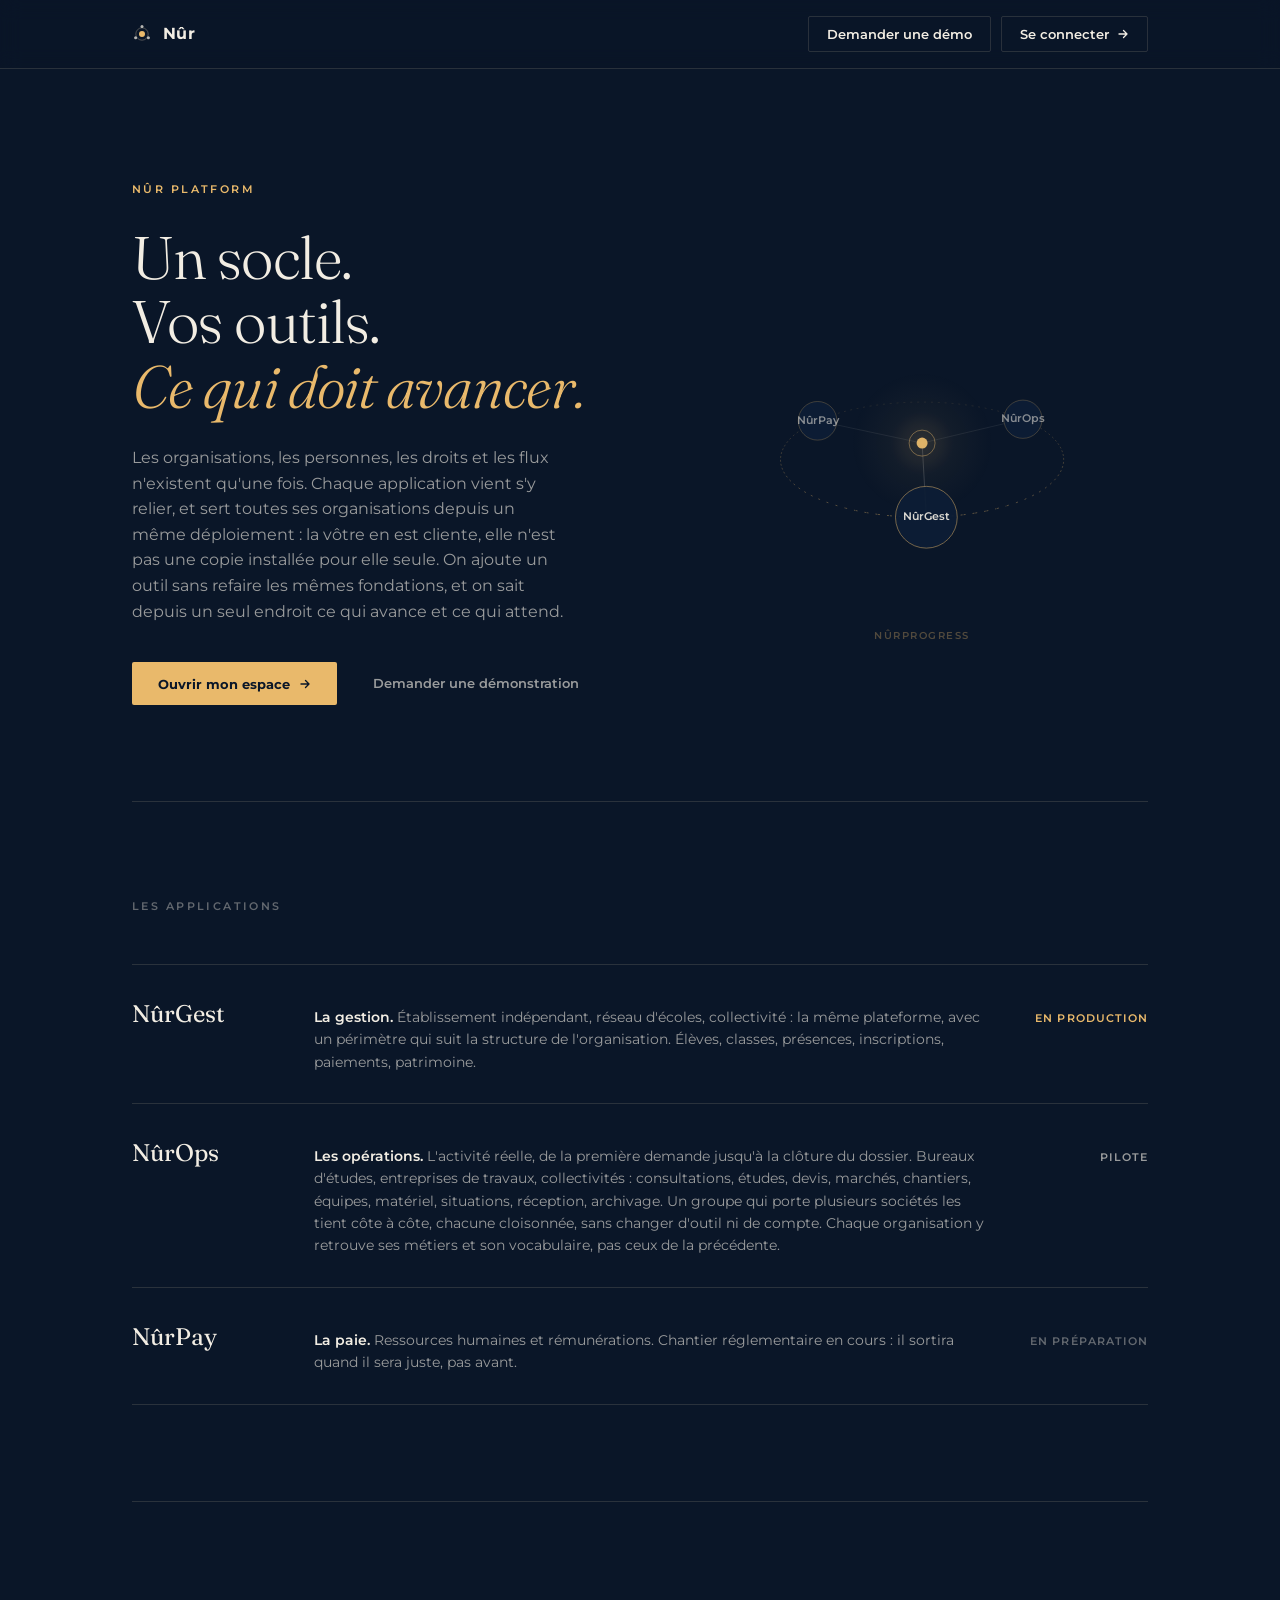
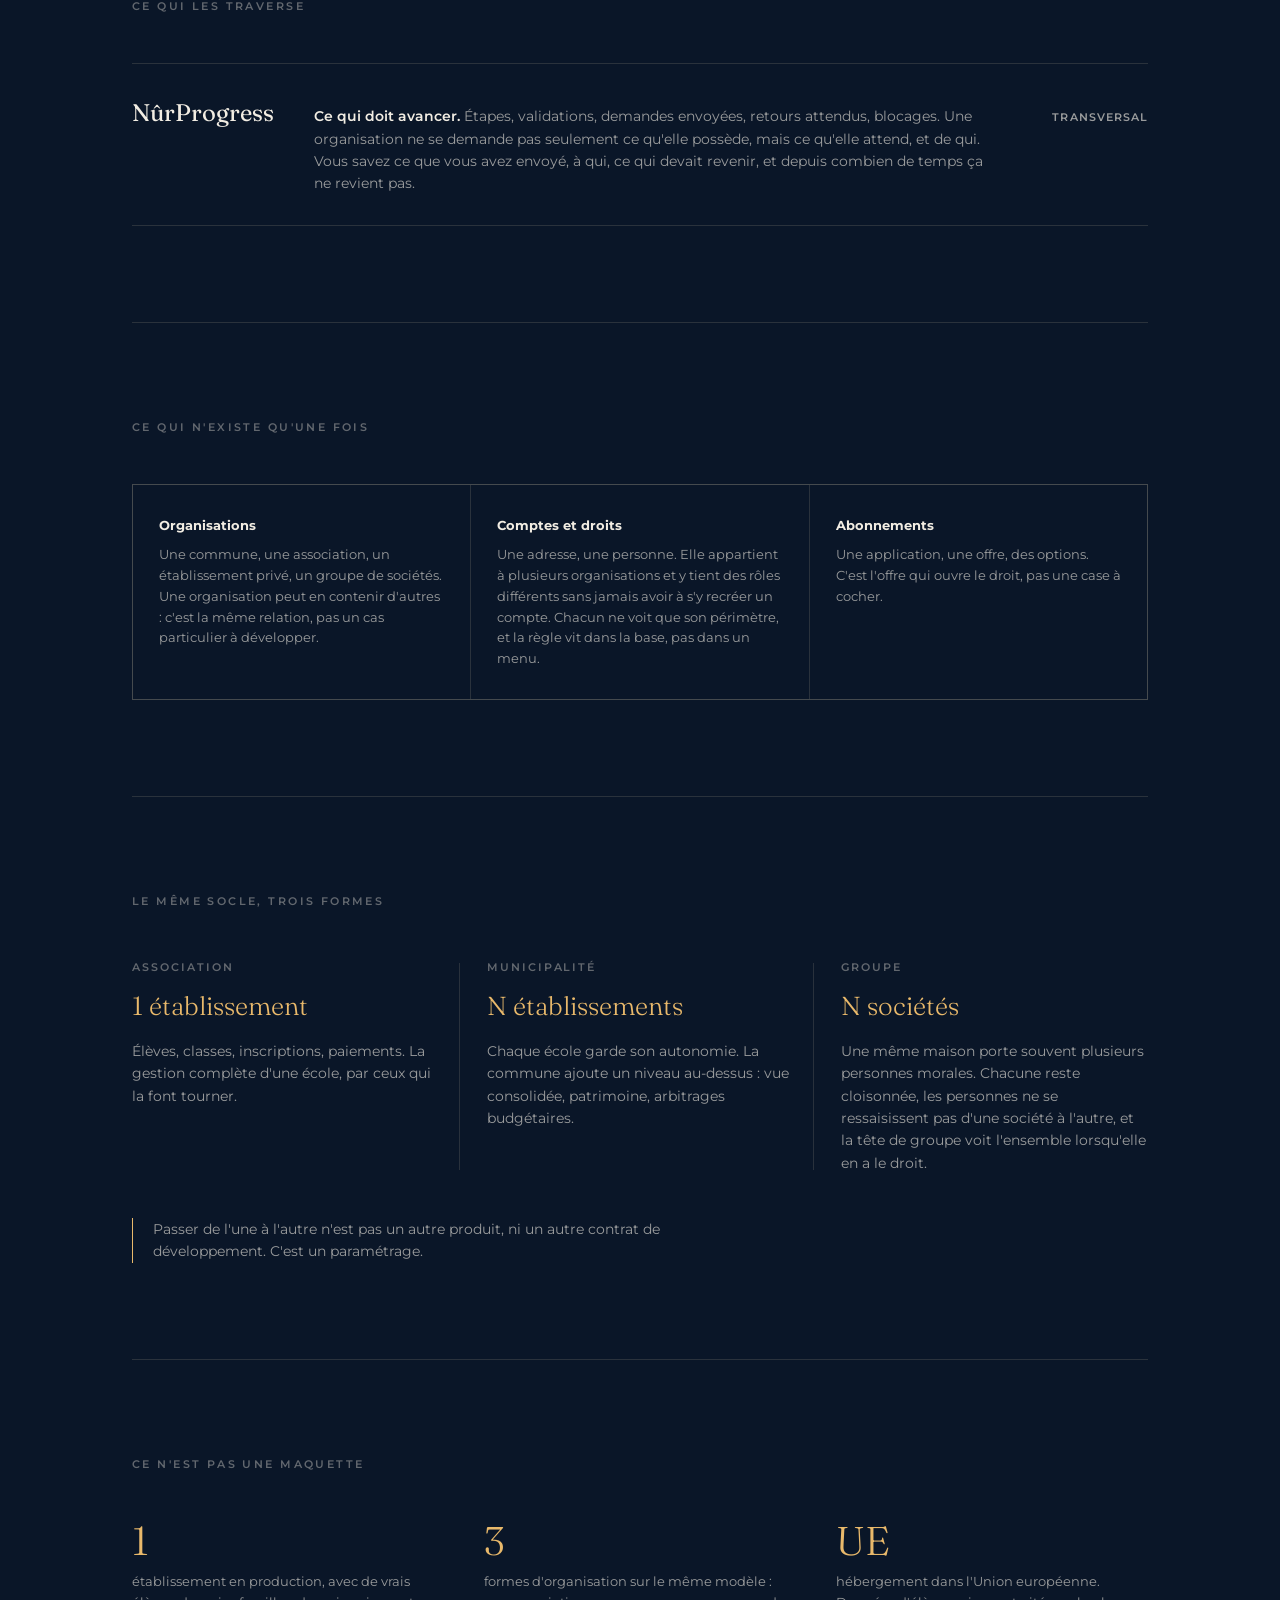
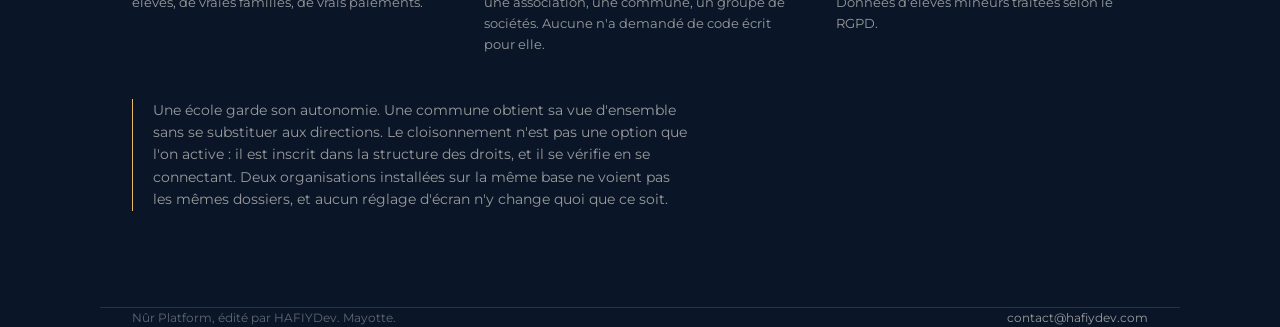
==== index.html @ 494e9f0d "chore(vitrine): l adresse affichee sous une porte vient du lien, pas de la main Elle etait ecrite de" ====
<!doctype html>
<html lang="fr">
  <head>
    <meta charset="utf-8" />
    <meta name="viewport" content="width=device-width, initial-scale=1" />
    <title>Nûr Platform</title>
    <meta
      name="description"
      content="Un socle. Plusieurs outils. Nûr Platform, édité par HAFIYDev à Mayotte."
    />

    <link rel="preconnect" href="https://fonts.googleapis.com" />
    <link rel="preconnect" href="https://fonts.gstatic.com" crossorigin />
    <link
      href="https://fonts.googleapis.com/css2?family=Montserrat:wght@400;500;600;700&family=Fraunces:opsz,wght@9..144,300;9..144,400&display=swap"
      rel="stylesheet"
    />

    <style>
      /* ══════════════════════════════════════════════════════════════════════
   * NÛR PLATFORM
   * ──────────────────────────────────────────────────────────────────────
   * L'IDÉE, ET ELLE TIENT EN UN DESSIN
   *   Nûr veut dire la lumière. Un noeud, c'est ce qui relie.
   *   Les applications ne sont pas trois produits posés côte à côte : elles
   *   sont RELIÉES AU MÊME POINT. C'est ce que dit le dessin, et c'est ce
   *   qui est vrai dans le code (un seul socle : organisations, comptes,
   *   droits, abonnements).
   *
   * CE QUE J'AI ÉVITÉ, VOLONTAIREMENT
   *   Pas de dégradé violet, pas de verre dépoli, pas de carte qui flotte,
   *   pas d'icône ronde, pas de promesse creuse. Ce sont les tics d'une page
   *   générique, et ils sentent le gabarit.
   *   À la place : de la nuit, une seule source de lumière, des filets fins,
   *   beaucoup d'air, et une typographie qui respire. La sobriété se
   *   remarque plus qu'un effet.
   * ══════════════════════════════════════════════════════════════════════ */

      /* ══════════════════════════════════════════════════════════════════════
   * ✎ LES RÉGLAGES. Tout se change ici, et nulle part ailleurs.
   *   --lumiere : la seule couleur chaude de la page. C'est elle qui donne
   *               le ton. Un bleu ou un vert changerait toute l'identité.
   *   --nuit    : le fond. Plus clair = moins solennel.
   * ══════════════════════════════════════════════════════════════════════ */
      :root {
        --nuit: #0a1628; /* le fond : une nuit, pas un noir */
        --nuit-2: #0e1e36;
        --trait: rgba(232, 216, 186, 0.14);
        --ivoire: #f2ede3;
        --ivoire-2: rgba(242, 237, 227, 0.62);
        --ivoire-3: rgba(242, 237, 227, 0.38);
        --lumiere: #e9b96b; /* la seule couleur chaude de la page */
        --lumiere-f: rgba(233, 185, 107, 0.1);
      }

      * {
        margin: 0;
        padding: 0;
        box-sizing: border-box;
      }

      html {
        scroll-behavior: smooth;
      }

      body {
        background: var(--nuit);
        color: var(--ivoire);
        font-family: "Montserrat", system-ui, sans-serif;
        font-size: 15px;
        line-height: 1.6;
        -webkit-font-smoothing: antialiased;
        overflow-x: hidden;
      }

      .cadre {
        width: 100%;
        max-width: 1080px;
        margin: 0 auto;
        padding: 0 32px;
      }

      /* ── L'en-tête : un filet, un nom, une porte ─────────────────────────── */
      header {
        position: sticky;
        top: 0;
        z-index: 20;
        background: rgba(10, 22, 40, 0.72);
        backdrop-filter: blur(10px);
        border-bottom: 1px solid var(--trait);
      }
      .barre {
        display: flex;
        align-items: center;
        justify-content: space-between;
        height: 68px;
      }
      .marque {
        display: flex;
        align-items: center;
        gap: 11px;
        font-weight: 700;
        font-size: 16px;
        letter-spacing: 0.02em;
      }
      .marque svg {
        display: block;
      }

      /* ── UN BOUTON QUI DOIT RESSEMBLER À AUTRE CHOSE ──────────────────────
     Un <button> natif arrive avec un fond gris, une bordure système et la
     police du navigateur. Cinq classes neutralisaient cela chacune de leur
     côté : .porte-demo, .btn-vide, .btn-envoi, .btn-verif, .fermer. C'est la
     même règle écrite cinq fois, et une sixième allait s'écrire pour la
     porte d'entrée. Elle vit ici désormais ; les autres ne gardent que ce
     qui les distingue vraiment.
     Elle est déclarée avant elles : ce qu'une classe suivante redéfinit
     (une bordure pour .btn-verif, un fond pour .btn-plein) l'emporte. */
      .bouton {
        appearance: none;
        background: transparent;
        border: none;
        font-family: "Montserrat", sans-serif;
        cursor: pointer;
      }

      .porte {
        display: inline-flex;
        align-items: center;
        gap: 8px;
        padding: 9px 18px;
        border: 1px solid var(--trait);
        border-radius: 2px; /* presque droit : moins « produit SaaS » */
        color: var(--ivoire);
        text-decoration: none;
        font-size: 13px;
        font-weight: 600;
        transition:
          border-color 0.35s,
          background 0.35s,
          color 0.35s;
      }
      .porte:hover {
        border-color: var(--lumiere);
        background: var(--lumiere-f);
        color: var(--lumiere);
      }

      /* ── Le hero ─────────────────────────────────────────────────────────── */
      .hero {
        display: grid;
        grid-template-columns: 1.05fr 0.95fr;
        gap: 64px;
        align-items: center;
        padding: 112px 0 96px;
      }

      .surtitre {
        font-size: 11px;
        font-weight: 600;
        letter-spacing: 0.22em;
        text-transform: uppercase;
        color: var(--lumiere);
        margin-bottom: 26px;
      }

      h1 {
        font-family:
          "Fraunces", Georgia, serif; /* une serif : ça ne fait pas « template » */
        font-weight: 300;
        font-size: clamp(38px, 5vw, 60px);
        line-height: 1.08;
        letter-spacing: -0.015em;
        margin-bottom: 26px;
      }
      h1 em {
        font-style: italic;
        color: var(--lumiere);
      }

      .chapo {
        font-size: 16px;
        color: var(--ivoire-2);
        max-width: 40ch;
        margin-bottom: 38px;
      }

      .actions {
        display: flex;
        gap: 14px;
        flex-wrap: wrap;
      }

      .btn-plein {
        display: inline-flex;
        align-items: center;
        gap: 9px;
        padding: 13px 26px;
        background: var(--lumiere);
        color: var(--nuit);
        text-decoration: none;
        font-size: 13px;
        font-weight: 700;
        border-radius: 2px;
        transition:
          transform 0.25s,
          box-shadow 0.35s;
      }
      .btn-plein:hover {
        transform: translateY(-1px);
        box-shadow: 0 10px 34px -12px rgba(233, 185, 107, 0.55);
      }
      .btn-vide {
        display: inline-flex;
        align-items: center;
        gap: 9px;
        padding: 13px 22px;
        border-bottom: 1px solid transparent;
        color: var(--ivoire-2);
        text-decoration: none;
        font-size: 13px;
        font-weight: 600;
        transition:
          color 0.3s,
          border-color 0.3s;
      }
      .btn-vide:hover {
        color: var(--ivoire);
        border-color: var(--trait);
      }

      /* ── LE NOEUD : le coeur de la page ────────────────────────────────────
     Tout le dessin est rendu au trait par le script en bas de page. Il n'y a
     donc rien à styler ici que le cadre : une surface carrée, et un curseur
     qui annonce qu'on peut agir dessus. Le reste (couleurs, épaisseurs,
     profondeur) est décidé image par image, ce qu'aucune feuille de style ne
     sait faire. */
      .noeud {
        position: relative;
        width: 100%;
        aspect-ratio: 1 / 1;
        cursor: pointer;
      }
      .noeud canvas {
        position: absolute;
        inset: 0;
        width: 100%;
        height: 100%;
        display: block;
      }

      /* ── Les applications : des LIGNES, pas des cartes ───────────────────── */
      section {
        padding: 96px 0;
        border-top: 1px solid var(--trait);
      }

      .titre-section {
        font-size: 11px;
        font-weight: 600;
        letter-spacing: 0.22em;
        text-transform: uppercase;
        color: var(--ivoire-3);
        margin-bottom: 48px;
      }

      .app {
        display: grid;
        grid-template-columns: 150px 1fr 130px;
        gap: 32px;
        align-items: baseline;
        padding: 30px 0;
        border-bottom: 1px solid var(--trait);
        text-decoration: none;
        color: inherit;
        transition: padding-left 0.4s;
      }
      .app:hover {
        padding-left: 10px;
      }
      .app:first-of-type {
        border-top: 1px solid var(--trait);
      }

      .app-nom {
        font-family: "Fraunces", Georgia, serif;
        font-size: 24px;
        font-weight: 400;
        transition: color 0.35s;
      }
      .app:hover .app-nom {
        color: var(--lumiere);
      }

      .app-desc {
        font-size: 14px;
        color: var(--ivoire-2);
      }
      .app-desc b {
        color: var(--ivoire);
        font-weight: 600;
      }

      .etat {
        font-size: 10.5px;
        font-weight: 600;
        letter-spacing: 0.1em;
        text-transform: uppercase;
        text-align: right;
        white-space: nowrap;
      }
      .etat.prod {
        color: var(--lumiere);
      }
      .etat.pilote {
        color: var(--ivoire-2);
      }
      .etat.attente {
        color: var(--ivoire-3);
      }

      /* ── Le socle : ce qui n'existe qu'une fois ──────────────────────────── */
      .socle {
        display: grid;
        grid-template-columns: repeat(3, 1fr);
        gap: 1px;
        background: var(--trait);
        border: 1px solid var(--trait);
      }
      .brique {
        background: var(--nuit);
        padding: 30px 26px;
      }
      .brique h3 {
        font-size: 13px;
        font-weight: 700;
        margin-bottom: 8px;
      }
      .brique p {
        font-size: 13px;
        color: var(--ivoire-2);
      }

      /* ── Les échelles : une colonne par forme d'organisation, un filet entre
     elles. Le filet se pose sur toute colonne qui en suit une autre, et non
     sur la dernière : en ajouter une quatrième ne demandera rien ici. */
      .echelles {
        display: grid;
        grid-template-columns: repeat(3, 1fr);
        gap: 48px;
      }
      .echelle {
        position: relative;
      }
      .echelle + .echelle::before {
        content: "";
        position: absolute;
        left: -28px;
        top: 4px;
        bottom: 4px;
        width: 1px;
        background: var(--trait);
      }
      .echelle-type {
        font-size: 11px;
        font-weight: 600;
        letter-spacing: 0.18em;
        text-transform: uppercase;
        color: var(--ivoire-3);
        margin-bottom: 10px;
      }
      .echelle-nb {
        font-family: "Fraunces", Georgia, serif;
        font-size: 26px;
        font-weight: 300;
        color: var(--lumiere);
        margin-bottom: 12px;
      }
      .echelle-txt {
        font-size: 14px;
        color: var(--ivoire-2);
      }

      /* ── La preuve ───────────────────────────────────────────────────────── */
      .preuve {
        display: grid;
        grid-template-columns: repeat(3, 1fr);
        gap: 40px;
      }
      .chiffre {
        font-family: "Fraunces", Georgia, serif;
        font-size: 40px;
        font-weight: 300;
        color: var(--lumiere);
        line-height: 1;
        margin-bottom: 10px;
      }
      .chiffre-txt {
        font-size: 13px;
        color: var(--ivoire-2);
      }

      .note {
        margin-top: 44px;
        padding-left: 20px;
        border-left: 1px solid var(--lumiere);
        font-size: 14px;
        color: var(--ivoire-2);
        max-width: 62ch;
      }

      /* ── Le tiroir de demande ────────────────────────────────────────────── */
      .voile {
        position: fixed;
        inset: 0;
        z-index: 40;
        background: rgba(4, 10, 20, 0.72);
        opacity: 0;
        pointer-events: none;
        transition: opacity 0.35s;
      }
      .voile.ouvert {
        opacity: 1;
        pointer-events: auto;
      }

      .tiroir {
        position: fixed;
        top: 0;
        right: 0;
        bottom: 0;
        z-index: 50;
        width: min(460px, 100vw);
        background: var(--nuit);
        border-left: 1px solid var(--trait);
        transform: translateX(100%);
        transition: transform 0.42s cubic-bezier(0.2, 0.8, 0.2, 1);
        display: flex;
        flex-direction: column;
      }
      .tiroir.ouvert {
        transform: translateX(0);
      }

      .tiroir-tete {
        display: flex;
        align-items: flex-start;
        justify-content: space-between;
        gap: 16px;
        padding: 26px 30px 20px;
        border-bottom: 1px solid var(--trait);
      }
      .tiroir-sur {
        font-size: 10px;
        font-weight: 600;
        letter-spacing: 0.22em;
        text-transform: uppercase;
        color: var(--lumiere);
        margin-bottom: 8px;
      }
      .tiroir-titre {
        font-family: "Fraunces", Georgia, serif;
        font-size: 22px;
        font-weight: 300;
      }
      .fermer {
        color: var(--ivoire-3);
        font-size: 26px;
        line-height: 1;
        transition: color 0.3s;
      }
      .fermer:hover {
        color: var(--lumiere);
      }

      .tiroir-corps {
        padding: 24px 30px 40px;
        overflow-y: auto;
      }

      .duo {
        display: grid;
        grid-template-columns: 1fr 1fr;
        gap: 12px;
      }

      /* .porte-demo ne dit plus qu'une chose, celle que son nom porte : ce
     bouton-là disparaît sur mobile, où celui du hero suffit. Le reste est
     dans .bouton. */

      /* ── La demande ──────────────────────────────────────────────────────── */
      .demo-grille {
        display: grid;
        grid-template-columns: 1fr 1fr;
        gap: 56px;
      }
      /* Le mot d'entrée d'un tiroir. Il s'appelait .demo-intro quand il n'y
     avait qu'un tiroir ; il y en a deux, le nom aurait menti. */
      .tiroir-mot {
        font-size: 15px;
        color: var(--ivoire-2);
        margin-bottom: 20px;
      }
      .tiroir-mot b {
        color: var(--ivoire);
        font-weight: 600;
      }
      .tiroir-fin {
        font-size: 12.5px;
        line-height: 1.7;
        color: var(--ivoire-3);
        margin-top: 26px;
        padding-top: 20px;
        border-top: 1px solid var(--trait);
      }

      /* ── LES PORTES ───────────────────────────────────────────────────────
     Une porte par application, tant qu'il y en a plusieurs. Ce bloc est
     écrit pour mourir : le jour où les comptes vivront au même endroit, il
     se réduit à une ligne et disparaît. Autant le dire ici plutôt que de le
     découvrir dans trois ans. */
      .entree {
        display: block;
        padding: 17px 0;
        border-bottom: 1px solid var(--trait);
        text-decoration: none;
        color: inherit;
        transition: padding-left 0.35s;
      }
      .entrees > :first-child {
        border-top: 1px solid var(--trait);
      }
      a.entree:hover {
        padding-left: 8px;
      }
      .entree-tete {
        display: flex;
        align-items: baseline;
        justify-content: space-between;
        gap: 14px;
        margin-bottom: 5px;
      }
      .entree-nom {
        font-family: "Fraunces", Georgia, serif;
        font-size: 19px;
        font-weight: 400;
        transition: color 0.35s;
      }
      a.entree:hover .entree-nom {
        color: var(--lumiere);
      }
      .entree-txt {
        font-size: 13px;
        color: var(--ivoire-2);
      }
      /* L'adresse est écrite en clair : on doit savoir où l'on va avant de
     cliquer, surtout quand deux des trois portes ne sont pas sur le même
     domaine que la vitrine. */
      .entree-lieu {
        display: block;
        margin-top: 7px;
        font-size: 11px;
        color: var(--ivoire-3);
      }
      /* Une porte qui n'existe pas ne se comporte pas comme une porte. */
      .entree.close .entree-nom {
        color: var(--ivoire-3);
      }
      .demo-liste {
        list-style: none;
      }
      .demo-liste li {
        font-size: 13px;
        color: var(--ivoire-3);
        padding: 9px 0 9px 18px;
        border-top: 1px solid var(--trait);
        position: relative;
      }
      .demo-liste li::before {
        content: "";
        position: absolute;
        left: 0;
        top: 17px;
        width: 5px;
        height: 1px;
        background: var(--lumiere);
      }

      .etiq {
        display: block;
        font-size: 11px;
        font-weight: 600;
        letter-spacing: 0.1em;
        text-transform: uppercase;
        color: var(--ivoire-3);
        margin: 18px 0 7px;
      }
      .champ {
        width: 100%;
        padding: 11px 13px;
        background: var(--nuit-2);
        border: 1px solid var(--trait);
        border-radius: 2px;
        color: var(--ivoire);
        font-family: "Montserrat", sans-serif;
        font-size: 14px;
        outline: none;
        transition: border-color 0.3s;
      }
      .champ:focus {
        border-color: var(--lumiere);
      }
      .champ::placeholder {
        color: rgba(242, 237, 227, 0.28);
      }

      .ligne-siret {
        display: flex;
        gap: 8px;
      }
      .btn-verif {
        padding: 11px 18px;
        border: 1px solid var(--trait);
        border-radius: 2px;
        color: var(--ivoire-2);
        font-size: 13px;
        font-weight: 600;
        white-space: nowrap;
        transition:
          border-color 0.3s,
          color 0.3s;
      }
      .btn-verif:hover {
        border-color: var(--lumiere);
        color: var(--lumiere);
      }

      .retour {
        font-size: 13px;
        margin-top: 10px;
        min-height: 18px;
      }
      .retour.ok {
        color: var(--lumiere);
      }
      .retour.non {
        color: #e88a6b;
      }

      .coche {
        display: flex;
        gap: 10px;
        align-items: flex-start;
        margin: 20px 0 4px;
        font-size: 13px;
        color: var(--ivoire-2);
        cursor: pointer;
      }
      .coche input {
        margin-top: 3px;
        accent-color: var(--lumiere);
      }

      .btn-envoi {
        margin-top: 20px;
        width: 100%;
        justify-content: center;
      }

      /* ── Pied ────────────────────────────────────────────────────────────── */
      footer {
        border-top: 1px solid var(--trait);
        padding: 40px 0 56px;
        display: flex;
        justify-content: space-between;
        align-items: center;
        flex-wrap: wrap;
        gap: 16px;
        font-size: 12px;
        color: var(--ivoire-3);
      }
      footer a {
        color: var(--ivoire-2);
        text-decoration: none;
      }
      footer a:hover {
        color: var(--lumiere);
      }

      /* ── Mobile ──────────────────────────────────────────────────────────── */
      @media (max-width: 860px) {
        .cadre {
          padding: 0 22px;
        }
        .tiroir {
          width: 100vw;
        }
        .porte-demo {
          display: none;
        } /* le bouton du hero suffit sur mobile */
        .hero {
          grid-template-columns: 1fr;
          gap: 52px;
          padding: 68px 0 72px;
        }
        .noeud {
          order: -1;
          max-width: 320px;
          margin: 0 auto;
        }
        .app {
          grid-template-columns: 1fr;
          gap: 8px;
        }
        .etat {
          text-align: left;
        }
        .socle,
        .preuve,
        .echelles,
        .demo-grille {
          grid-template-columns: 1fr;
        }
        .echelles {
          gap: 36px;
        }
        .echelle + .echelle::before {
          display: none;
        }
        .preuve {
          gap: 30px;
        }
      }

      /* On respecte ceux qui ne veulent pas d'animation. Le socle lit lui-même
     ce réglage et rend alors une image fixe : rien à neutraliser ici. */
    </style>
  </head>

  <body>
    <header>
      <div class="cadre barre">
        <span class="marque">
          <!-- Le noeud, en petit : la marque EST le dessin. -->
          <svg width="20" height="20" viewBox="0 0 20 20" fill="none">
            <circle cx="10" cy="10" r="3" fill="#E9B96B" />
            <circle cx="10" cy="10" r="6.2" stroke="rgba(232,216,186,0.3)" />
            <circle cx="10" cy="2.6" r="1.5" fill="rgba(242,237,227,0.75)" />
            <circle cx="16.4" cy="13.7" r="1.5" fill="rgba(242,237,227,0.75)" />
            <circle cx="3.6" cy="13.7" r="1.5" fill="rgba(242,237,227,0.75)" />
          </svg>
          Nûr
        </span>

        <span style="display: flex; align-items: center; gap: 10px">
          <button
            class="porte bouton porte-demo"
            type="button"
            id="ouvrir-demo-2"
          >
            Demander une démo
          </button>
          <button class="porte bouton" type="button" id="ouvrir-entrer-2">
            Se connecter
            <svg width="12" height="12" viewBox="0 0 12 12" fill="none">
              <path
                d="M2 6h8M6.5 2.5L10 6l-3.5 3.5"
                stroke="currentColor"
                stroke-width="1.3"
                stroke-linecap="round"
                stroke-linejoin="round"
              />
            </svg>
          </button>
        </span>
      </div>
    </header>

    <!-- ══ LE PANNEAU DE DEMANDE ══════════════════════════════════════════════
     Un panneau plutôt qu'une section : la page reste une VITRINE, et la
     demande est une PARENTHÈSE. On ne mélange pas le discours et le
     formulaire ; on ouvre un tiroir, on le referme. ═══════════════════════ -->
    <div class="voile" id="voile"></div>

    <aside class="tiroir" id="tiroir" aria-hidden="true">
      <div class="tiroir-tete">
        <span>
          <p class="tiroir-sur">Nûr Platform</p>
          <h2 class="tiroir-titre">Demander une démonstration</h2>
        </span>
        <button
          class="fermer bouton"
          type="button"
          data-fermer
          aria-label="Fermer"
        >
          &times;
        </button>
      </div>

      <div class="tiroir-corps">
        <!-- ⚠ CE TIROIR OUVRE UNE DÉMONSTRATION DE NûrGest, PAS DE LA
         PLATEFORME. Le contrôle de SIRET plus bas n'accepte que les
         communes, associations et établissements d'enseignement, et
         l'espace généré contient des élèves et des classes. Tant que
         c'est vrai, il faut le dire ici : un bureau d'études qui saisissait
         son numéro se voyait répondre qu'il était hors périmètre, sur une
         page qui lui vend NûrOps trois sections plus haut. -->
        <p class="tiroir-mot">
          La démonstration ouvre un espace <b>NûrGest</b> isolé, avec des
          données fictives, pour <b>quatorze jours</b>. Il se referme tout seul.
        </p>
        <ul class="demo-liste">
          <li>
            Réservée aux collectivités, associations et établissements
            d'enseignement.
          </li>
          <li>Aucune donnée réelle d'élève ne doit y être saisie.</li>
          <li>Chaque demande est validée sous 48 heures.</li>
          <li>
            Pour NûrOps, bureaux d'études, entreprises de travaux et groupes, la
            démonstration se fait avec nous : écrivez-nous.
          </li>
        </ul>

        <form id="form-demo" onsubmit="return false;">
          <label class="etiq" for="siret"
            >SIRET ou SIREN de l'organisation</label
          >
          <div class="ligne-siret">
            <input
              id="siret"
              class="champ"
              inputmode="numeric"
              placeholder="14 chiffres"
              autocomplete="off"
            />
            <button type="button" class="btn-verif bouton" id="btn-verif">
              Vérifier
            </button>
          </div>
          <p id="retour-siret" class="retour"></p>

          <div id="suite" hidden>
            <div class="duo">
              <span>
                <label class="etiq" for="prenom">Prénom</label>
                <input id="prenom" class="champ" autocomplete="given-name" />
              </span>
              <span>
                <label class="etiq" for="nom">Nom</label>
                <input id="nom" class="champ" autocomplete="family-name" />
              </span>
            </div>

            <label class="etiq" for="fonction">Fonction</label>
            <input
              id="fonction"
              class="champ"
              placeholder="Responsable de l'éducation, directeur, DGS..."
            />

            <label class="etiq" for="email"
              >Adresse électronique professionnelle</label
            >
            <input
              id="email"
              class="champ"
              type="email"
              autocomplete="email"
              placeholder="prenom.nom@organisation.fr"
            />

            <label class="etiq" for="tel">Téléphone</label>
            <input
              id="tel"
              class="champ"
              type="tel"
              autocomplete="tel"
              placeholder="0639 00 00 00"
            />

            <label class="etiq" for="message"
              >Ce que vous souhaitez voir (facultatif)</label
            >
            <textarea id="message" class="champ" rows="2"></textarea>

            <label class="coche">
              <input type="checkbox" id="donnees" checked />
              <span
                >Générer un jeu de données de démonstration (élèves, classes,
                incidents). Sinon, l'espace sera vide.</span
              >
            </label>

            <button
              type="button"
              class="btn-plein bouton btn-envoi"
              id="btn-envoi"
            >
              Envoyer la demande
            </button>
            <p id="retour-envoi" class="retour"></p>
          </div>
        </form>
      </div>
    </aside>

    <!-- ══ LE TIROIR D'ENTRÉE ═══════════════════════════════════════════════
     Nûr n'a pas encore une seule porte : NûrGest et NûrOps ont chacun leurs
     comptes, dans deux bases distinctes. « Se connecter » et « Ouvrir mon
     espace » déposaient donc tout le monde sur la connexion d'UNE seule
     application. Pour un utilisateur de NûrOps, c'était une impasse.

     Le tiroir ne résout pas le problème, il le dit. C'est déjà mieux qu'un
     lien qui ment. Il est écrit pour disparaître : le jour où les comptes
     vivront au même endroit, il se réduit à une ligne.

     ✎ POUR AJOUTER OU CHANGER UNE PORTE : copie un bloc <a class="entree">.
        L'adresse est écrite en clair sous le nom, à mettre à jour avec le
        href. Une application sans porte prend <span class="entree close">.
     ══════════════════════════════════════════════════════════════════════ -->
    <aside class="tiroir" id="tiroir-entrer" aria-hidden="true">
      <div class="tiroir-tete">
        <span>
          <p class="tiroir-sur">Nûr Platform</p>
          <h2 class="tiroir-titre">Ouvrir mon espace</h2>
        </span>
        <button
          class="fermer bouton"
          type="button"
          data-fermer
          aria-label="Fermer"
        >
          &times;
        </button>
      </div>

      <div class="tiroir-corps">
        <p class="tiroir-mot">
          Nûr n'a pas encore <b>une seule porte</b>. Chaque application garde la
          sienne, le temps que les comptes vivent au même endroit. Entrez par
          celle où vous en avez déjà un.
        </p>

        <div class="entrees">
          <a class="entree" href="https://www.aecs-yt.fr/login">
            <span class="entree-tete">
              <span class="entree-nom">NûrGest</span>
              <span class="etat prod">En production</span>
            </span>
            <span class="entree-txt">
              Élèves, classes, présences, inscriptions, paiements, patrimoine.
            </span>
            <span class="entree-lieu">www.aecs-yt.fr</span>
          </a>

          <a
            class="entree"
            href="https://nurops-portail-metier.vercel.app/login"
          >
            <span class="entree-tete">
              <span class="entree-nom">NûrOps</span>
              <span class="etat pilote">Pilote</span>
            </span>
            <span class="entree-txt">
              Affaires, études, marchés, chantiers, équipes, matériel,
              documents.
            </span>
            <span class="entree-lieu">nurops-portail-metier.vercel.app</span>
          </a>

          <span class="entree close">
            <span class="entree-tete">
              <span class="entree-nom">NûrPay</span>
              <span class="etat attente">En préparation</span>
            </span>
            <span class="entree-txt">
              Pas encore de porte. Le chantier réglementaire n'est pas fini, et
              une paie approximative ne se rattrape pas.
            </span>
          </span>
        </div>

        <p class="tiroir-fin">
          Vous êtes la même personne des deux côtés. Ce n'est pas encore le même
          compte : les identités vivent dans deux bases, et les réunir est le
          chantier en cours. Tant qu'il n'est pas fini, mieux vaut deux portes
          annoncées qu'une porte qui promet trop.
        </p>
      </div>
    </aside>

    <main class="cadre">
      <!-- ══ HERO ══════════════════════════════════════════════════════════ -->
      <div class="hero">
        <div>
          <!-- ✎✎✎ TEXTES MODIFIABLES : tout ce qui suit se change librement ✎✎✎ -->

          <p class="surtitre">Nûr Platform</p>

          <h1>Un socle.<br />Vos outils.<br /><em>Ce qui doit avancer.</em></h1>

          <p class="chapo">
            Les organisations, les personnes, les droits et les flux n'existent
            qu'une fois. Chaque application vient s'y relier, et sert toutes ses
            organisations depuis un même déploiement : la vôtre en est cliente,
            elle n'est pas une copie installée pour elle seule. On ajoute un
            outil sans refaire les mêmes fondations, et on sait depuis un seul
            endroit ce qui avance et ce qui attend.
          </p>

          <div class="actions">
            <!-- Ce bouton disait « Accéder à NûrGest ». Sur la vitrine d'une
             PLATEFORME, c'était un aveu : tout se résumerait donc à une seule
             application. Le nom a changé pour « Ouvrir mon espace », mais le
             lien, lui, menait toujours à la connexion de NûrGest : le texte
             promettait la plateforme, l'adresse livrait une application. Un
             utilisateur de NûrOps arrivait sur une porte qui n'était pas la
             sienne.
             Il ouvre désormais le tiroir des portes. Le jour où la connexion
             routera chacun vers SES outils, ce bouton redeviendra un lien. -->
            <button class="btn-plein bouton" type="button" id="ouvrir-entrer">
              Ouvrir mon espace
              <svg width="12" height="12" viewBox="0 0 12 12" fill="none">
                <path
                  d="M2 6h8M6.5 2.5L10 6l-3.5 3.5"
                  stroke="currentColor"
                  stroke-width="1.4"
                  stroke-linecap="round"
                  stroke-linejoin="round"
                />
              </svg>
            </button>
            <button class="btn-vide bouton" type="button" id="ouvrir-demo">
              Demander une démonstration
            </button>
          </div>
        </div>

        <!-- ══ LE NOEUD ══════════════════════════════════════════════════════
         Trois applications, un seul point. Une lumière au centre alimente
         chaque application, et reçoit en retour la leur : les grains dorés
         descendent du socle, les grains ivoire y remontent. C'est la thèse
         de la plateforme, et elle se lit dans le mouvement.

         Le dessin est rendu au trait sur un canevas, en perspective, sans
         aucune bibliothèque : trois cents lignes lisibles valent mieux
         qu'un moteur 3D de six cents kilo-octets pour trois ronds et un
         anneau. Au repos il respire à peine ; il s'anime quand on s'y
         intéresse, et il s'arrête tout seul dès qu'il sort de l'écran.
         ══════════════════════════════════════════════════════════════════ -->
        <div
          class="noeud"
          id="noeud"
          role="img"
          aria-label="Le socle Nûr et les trois applications qui s'y relient, traversées par l'anneau NûrProgress"
        >
          <canvas id="coeur-canvas"></canvas>
        </div>
      </div>

      <!-- ══ LES APPLICATIONS ══════════════════════════════════════════════ -->
      <!-- ✎ LES APPLICATIONS. Pour en ajouter une, copie un bloc <a class="app">
       entier. Pour changer un état : classe "prod" (ambre), "pilote" (clair)
       ou "attente" (gris). -->
      <section id="applications">
        <p class="titre-section">Les applications</p>

        <!-- ⚠ Cette adresse était « aecs-black.vercel.app », un alias attribué
         par Vercel. Il répond aujourd'hui, mais il n'appartient à personne :
         il se réattribue au gré des déploiements, et le jour où il tombera
         rien ici ne le signalera. Le domaine possédé est www.aecs-yt.fr. -->
        <a class="app" href="https://www.aecs-yt.fr/login">
          <span class="app-nom">NûrGest</span>
          <span class="app-desc">
            <b>La gestion.</b> Établissement indépendant, réseau d'écoles,
            collectivité : la même plateforme, avec un périmètre qui suit la
            structure de l'organisation. Élèves, classes, présences,
            inscriptions, paiements, patrimoine.
          </span>
          <span class="etat prod">En production</span>
        </a>

        <!-- NûrOps renvoyait vers #contact alors que sa porte existe et
         répond. Un utilisateur de SERCORP qui cherchait son espace sur cette
         page tombait sur une adresse e-mail. -->
        <a class="app" href="https://nurops-portail-metier.vercel.app/login">
          <span class="app-nom">NûrOps</span>
          <span class="app-desc">
            <b>Les opérations.</b> L'activité réelle, de la première demande
            jusqu'à la clôture du dossier. Bureaux d'études, entreprises de
            travaux, collectivités : consultations, études, devis, marchés,
            chantiers, équipes, matériel, situations, réception, archivage. Un
            groupe qui porte plusieurs sociétés les tient côte à côte, chacune
            cloisonnée, sans changer d'outil ni de compte. Chaque organisation y
            retrouve ses métiers et son vocabulaire, pas ceux de la précédente.
          </span>
          <span class="etat pilote">Pilote</span>
        </a>

        <a class="app" href="#contact">
          <span class="app-nom">NûrPay</span>
          <span class="app-desc">
            <b>La paie.</b> Ressources humaines et rémunérations. Chantier
            réglementaire en cours : il sortira quand il sera juste, pas avant.
          </span>
          <span class="etat attente">En préparation</span>
        </a>
      </section>

      <!-- ══ CE QUI LES TRAVERSE ═══════════════════════════════════════════
       ✎ NûrProgress n'est pas une quatrième application, et l'annoncer comme
       telle serait un contresens : on ne l'ouvre pas, on le rencontre. Il vit
       DANS les autres. D'où une section à part, après la liste, et non une
       quatrième ligne dedans, qui l'aurait mis au même rang que ce qu'il
       traverse. -->
      <section>
        <p class="titre-section">Ce qui les traverse</p>

        <a class="app" href="#contact">
          <span class="app-nom">NûrProgress</span>
          <span class="app-desc">
            <b>Ce qui doit avancer.</b> Étapes, validations, demandes envoyées,
            retours attendus, blocages. Une organisation ne se demande pas
            seulement ce qu'elle possède, mais ce qu'elle attend, et de qui.
            Vous savez ce que vous avez envoyé, à qui, ce qui devait revenir, et
            depuis combien de temps ça ne revient pas.
          </span>
          <span class="etat pilote">Transversal</span>
        </a>
      </section>

      <!-- ══ LE SOCLE ══════════════════════════════════════════════════════ -->
      <!-- ✎ LE SOCLE : trois briques. -->
      <section>
        <p class="titre-section">Ce qui n'existe qu'une fois</p>

        <div class="socle">
          <div class="brique">
            <h3>Organisations</h3>
            <p>
              Une commune, une association, un établissement privé, un groupe de
              sociétés. Une organisation peut en contenir d'autres : c'est la
              même relation, pas un cas particulier à développer.
            </p>
          </div>
          <div class="brique">
            <h3>Comptes et droits</h3>
            <p>
              Une adresse, une personne. Elle appartient à plusieurs
              organisations et y tient des rôles différents sans jamais avoir à
              s'y recréer un compte. Chacun ne voit que son périmètre, et la
              règle vit dans la base, pas dans un menu.
            </p>
          </div>
          <div class="brique">
            <h3>Abonnements</h3>
            <p>
              Une application, une offre, des options. C'est l'offre qui ouvre
              le droit, pas une case à cocher.
            </p>
          </div>
        </div>
      </section>

      <!-- ══ LA PREUVE ═════════════════════════════════════════════════════ -->
      <!-- ✎ LE PÉRIMÈTRE. La réserve la plus juste qu'on m'ait faite : NûrGest
       n'est pas « un logiciel pour les écoles ». C'est le MÊME logiciel, dont
       le périmètre s'élargit avec l'organisation. Le dire est une chose ; le
       MONTRER en est une autre.
       La troisième colonne, le groupe, a été ajoutée quand elle est devenue
       vraie et pas avant : un groupe qui porte plusieurs sociétés est entré
       sur le socle sans qu'une ligne soit écrite pour lui. -->
      <section>
        <p class="titre-section">Le même socle, trois formes</p>

        <div class="echelles">
          <div class="echelle">
            <p class="echelle-type">Association</p>
            <p class="echelle-nb">1 établissement</p>
            <p class="echelle-txt">
              Élèves, classes, inscriptions, paiements. La gestion complète
              d'une école, par ceux qui la font tourner.
            </p>
          </div>

          <div class="echelle">
            <p class="echelle-type">Municipalité</p>
            <p class="echelle-nb">N établissements</p>
            <p class="echelle-txt">
              Chaque école garde son autonomie. La commune ajoute un niveau
              au-dessus : vue consolidée, patrimoine, arbitrages budgétaires.
            </p>
          </div>

          <div class="echelle">
            <p class="echelle-type">Groupe</p>
            <p class="echelle-nb">N sociétés</p>
            <p class="echelle-txt">
              Une même maison porte souvent plusieurs personnes morales. Chacune
              reste cloisonnée, les personnes ne se ressaisissent pas d'une
              société à l'autre, et la tête de groupe voit l'ensemble
              lorsqu'elle en a le droit.
            </p>
          </div>
        </div>

        <p class="note">
          Passer de l'une à l'autre n'est pas un autre produit, ni un autre
          contrat de développement. C'est un paramétrage.
        </p>
      </section>

      <!-- ✎ LA PREUVE : trois chiffres, et la phrase de conclusion. -->
      <section>
        <p class="titre-section">Ce n'est pas une maquette</p>

        <div class="preuve">
          <div>
            <p class="chiffre">1</p>
            <p class="chiffre-txt">
              établissement en production, avec de vrais élèves, de vraies
              familles, de vrais paiements.
            </p>
          </div>
          <div>
            <p class="chiffre">3</p>
            <p class="chiffre-txt">
              formes d'organisation sur le même modèle : une association, une
              commune, un groupe de sociétés. Aucune n'a demandé de code écrit
              pour elle.
            </p>
          </div>
          <div>
            <p class="chiffre">UE</p>
            <p class="chiffre-txt">
              hébergement dans l'Union européenne. Données d'élèves mineurs
              traitées selon le RGPD.
            </p>
          </div>
        </div>

        <p class="note">
          Une école garde son autonomie. Une commune obtient sa vue d'ensemble
          sans se substituer aux directions. Le cloisonnement n'est pas une
          option que l'on active : il est inscrit dans la structure des droits,
          et il se vérifie en se connectant. Deux organisations installées sur
          la même base ne voient pas les mêmes dossiers, et aucun réglage
          d'écran n'y change quoi que ce soit.
        </p>
      </section>
    </main>

    <!-- ✎ LE PIED DE PAGE : ton nom, ton adresse. -->
    <footer class="cadre" id="contact">
      <span>Nûr Platform, édité par HAFIYDev. Mayotte.</span>
      <span>
        <a href="mailto:contact@hafiydev.com">contact@hafiydev.com</a>
      </span>
    </footer>

    <script>
      /* ══════════════════════════════════════════════════════════════════════════
       * LA VÉRIFICATION DU SIRET
       * ──────────────────────────────────────────────────────────────────────────
       * Elle interroge l'Annuaire des Entreprises (recherche-entreprises.api.gouv.fr),
       * une API publique, gratuite, sans clé.
       *
       * ⚠️ CE QU'ELLE FAIT, ET CE QU'ELLE NE FAIT PAS
       *   Elle QUALIFIE : elle écarte automatiquement une organisation qui n'est ni
       *   une commune, ni une association, ni un établissement d'enseignement. Les
       *   curieux du dimanche s'arrêtent là.
       *
       *   Elle N'AUTHENTIFIE PAS. Le SIRET d'une mairie est PUBLIC : n'importe qui
       *   peut le saisir. Confondre les deux serait une faute de raisonnement.
       *   La vraie porte reste humaine : l'éditeur approuve, ou non.
       *
       * ✎ À CONFIGURER : mets ici l'URL et la clé publique (anon) de ton projet
       *    Supabase. La clé « anon » est PRÉVUE pour être publique : elle ne donne
       *    accès qu'à ce que la RLS autorise, c'est-à-dire ici une seule fonction.
       * ══════════════════════════════════════════════════════════════════════════ */
      const SUPABASE_URL = "https://eurjhseysppbrfvduzry.supabase.co";
      const SUPABASE_ANON =
        "eyJhbGciOiJIUzI1NiIsInR5cCI6IkpXVCJ9.eyJpc3MiOiJzdXBhYmFzZSIsInJlZiI6ImV1cmpoc2V5c3BwYnJmdmR1enJ5Iiwicm9sZSI6ImFub24iLCJpYXQiOjE3ODE1NjY1OTEsImV4cCI6MjA5NzE0MjU5MX0.HSI5deeu7V8mxiJZ53wAAPyIIkyYvm7oow1xmoVgqNk";

      let organisation = null;

      const $ = (id) => document.getElementById(id);

      /* ══════════════════════════════════════════════════════════════════════════
       * LE SOCLE EN MOUVEMENT
       * ──────────────────────────────────────────────────────────────────────────
       * Une lumière au centre alimente chaque application, et reçoit en retour
       * la leur. Les grains dorés descendent du socle vers les modules, les
       * grains ivoire remontent des modules vers le socle. Le sens compte : une
       * plateforme qui ne recevrait rien serait un serveur, pas un socle.
       *
       * DEUX RÉGIMES, ET RIEN ENTRE LES DEUX QU'UNE TRANSITION DOUCE.
       *   Au repos, le dessin respire à peine : il ne demande rien à l'oeil de
       *   quelqu'un qui lit le texte à côté. À l'attention (survol, ou toucher
       *   sur mobile), il rend. C'est la même règle que dans les applications :
       *   on ne réclame pas l'attention, on la récompense.
       *
       * POURQUOI PAS THREE.JS. Six cents kilo-octets pour trois ronds, un anneau
       * et des points. La projection tient en quatre lignes (pointOrbite,
       * projeter) et se relit. Une dépendance qu'on ne saurait pas réécrire est
       * une dette, pas un outil.
       *
       * ✎ POUR RENOMMER UNE APPLICATION : change le texte dans MODULES, et rien
       *    d'autre. Les angles se répartissent tout seuls.
       * ══════════════════════════════════════════════════════════════════════════ */
      (() => {
        "use strict";

        const canvas = document.getElementById("coeur-canvas");
        const hote = document.getElementById("noeud");
        if (!canvas || !hote) return;
        const ctx = canvas.getContext("2d");

        /* Les couleurs viennent de la charte, pas d'un choix local. */
        const LUMIERE = [233, 185, 107]; // #e9b96b
        const IVOIRE = [242, 237, 227]; // #f2ede3

        const rgba = (c, a) => `rgba(${c[0]},${c[1]},${c[2]},${a})`;

        /* NûrGest reste en haut, comme dans l'ancien dessin : on ne réoriente
       pas ce que les visiteurs ont déjà appris. */
        const MODULES = [
          { nom: "NûrGest", angle: -Math.PI / 2 },
          { nom: "NûrOps", angle: -Math.PI / 2 + (2 * Math.PI) / 3 },
          { nom: "NûrPay", angle: -Math.PI / 2 + (4 * Math.PI) / 3 },
        ];

        const RAYON = 1.0; // rayon de l'orbite, en unités de scène
        const INCLIN = 0.4; // inclinaison de l'orbite, en radians
        const FOCALE = 3.2; // plus c'est grand, plus la perspective est douce

        const REPOS = { vitesse: 0.018, debit: 0.55, halo: 0.55 };
        const EVEIL = { vitesse: 0.23, debit: 3.2, halo: 1.0 };

        let eveil = 0; // 0 = repos, 1 = éveillé
        let vise = 0;
        let theta = 0; // rotation courante de l'orbite
        let W = 0,
          H = 0,
          cx = 0,
          cy = 0,
          echelle = 0;
        let dernier = 0,
          visible = true,
          anime = false;

        const grains = [];

        /* Qui demande moins de mouvement en obtient. */
        const moinsDeMouvement = window.matchMedia(
          "(prefers-reduced-motion: reduce)",
        );

        /* ── Géométrie ─────────────────────────────────────────────────────── */

        /* Un point de l'orbite, tourné puis incliné. */
        function pointOrbite(a) {
          const x = RAYON * Math.cos(a + theta);
          const z = RAYON * Math.sin(a + theta);
          return { x, y: -z * Math.sin(INCLIN), z: z * Math.cos(INCLIN) };
        }

        /* Projection perspective. Rend aussi l'échelle k, qui dimensionne ce
       qu'on dessine : ce qui est loin est plus petit ET plus pâle. */
        function projeter(p) {
          const k = FOCALE / (FOCALE + p.z);
          return {
            x: cx + p.x * echelle * k,
            y: cy + p.y * echelle * k,
            k,
            z: p.z,
          };
        }

        const melange = (a, b, t) => a + (b - a) * t;

        function dimensionner() {
          const r = hote.getBoundingClientRect();
          if (!r.width) return;
          const dpr = Math.min(window.devicePixelRatio || 1, 2);
          W = r.width;
          H = r.height;
          canvas.width = Math.round(W * dpr);
          canvas.height = Math.round(H * dpr);
          ctx.setTransform(dpr, 0, 0, dpr, 0, 0);
          cx = W / 2;
          cy = H / 2;
          echelle = Math.min(W, H) * 0.3;
        }

        /* ── Les grains ────────────────────────────────────────────────────── */

        /* sens = +1 : le socle alimente le module.
       sens = -1 : le module rend sa lumière au socle. */
        function semer() {
          const m = MODULES[(Math.random() * MODULES.length) | 0];
          const sens = Math.random() < 0.5 ? 1 : -1;
          grains.push({
            angle: m.angle,
            t: sens > 0 ? 0 : 1,
            sens,
            vitesse: 0.35 + Math.random() * 0.25,
            vie: 1,
          });
        }

        /* ── Rendu ─────────────────────────────────────────────────────────── */

        function dessiner(dt) {
          const vitesse = melange(REPOS.vitesse, EVEIL.vitesse, eveil);
          const halo = melange(REPOS.halo, EVEIL.halo, eveil);
          theta += vitesse * dt;

          ctx.clearRect(0, 0, W, H);

          const centre = projeter({ x: 0, y: 0, z: 0 });
          const pts = MODULES.map((m) => ({
            m,
            p: projeter(pointOrbite(m.angle)),
          }));

          /* 1. L'anneau NûrProgress. Il ne s'ajoute pas en quatrième satellite :
             il PASSE par les trois. Dessiné en premier, donc derrière tout. */
          ctx.lineWidth = 1;
          ctx.setLineDash([2, 7]);
          ctx.lineDashOffset = -theta * 26;
          for (let i = 0; i < 96; i++) {
            const p1 = projeter(pointOrbite((i / 96) * Math.PI * 2));
            const p2 = projeter(pointOrbite(((i + 1) / 96) * Math.PI * 2));
            /* Ce qui passe derrière s'efface : c'est ce qui donne le volume. */
            const prof = (p1.k - 0.72) / 0.56;
            ctx.strokeStyle = rgba(LUMIERE, 0.06 + Math.max(0, prof) * 0.26);
            ctx.beginPath();
            ctx.moveTo(p1.x, p1.y);
            ctx.lineTo(p2.x, p2.y);
            ctx.stroke();
          }
          ctx.setLineDash([]);

          /* 2. Les liens, du plus loin au plus proche. */
          const ordonnes = [...pts].sort((a, b) => b.p.z - a.p.z);
          for (const { p } of ordonnes) {
            const prof = (p.k - 0.72) / 0.56;
            ctx.strokeStyle = rgba(IVOIRE, 0.05 + Math.max(0, prof) * 0.1);
            ctx.lineWidth = 1;
            ctx.beginPath();
            ctx.moveTo(centre.x, centre.y);
            ctx.lineTo(p.x, p.y);
            ctx.stroke();
          }

          /* 3. Le halo. Une seule source de lumière, au centre. */
          const rH = echelle * (0.95 + 0.06 * Math.sin(theta * 1.7)) * halo;
          const g = ctx.createRadialGradient(
            centre.x,
            centre.y,
            0,
            centre.x,
            centre.y,
            rH,
          );
          g.addColorStop(0, rgba(LUMIERE, 0.3 * halo));
          g.addColorStop(0.45, rgba(LUMIERE, 0.07 * halo));
          g.addColorStop(1, rgba(LUMIERE, 0));
          ctx.fillStyle = g;
          ctx.beginPath();
          ctx.arc(centre.x, centre.y, rH, 0, Math.PI * 2);
          ctx.fill();

          /* 4. Les grains, sur les liens. */
          for (const grain of grains) {
            grain.t += grain.sens * grain.vitesse * dt;
            if (grain.t < -0.05 || grain.t > 1.05) {
              grain.vie = 0;
              continue;
            }
            const cible = pointOrbite(grain.angle);
            const t = Math.max(0, Math.min(1, grain.t));
            const p = projeter({
              x: cible.x * t,
              y: cible.y * t,
              z: cible.z * t,
            });
            /* Il s'efface aux deux bouts : on ne voit jamais apparaître un
               point, ni disparaître. */
            const bord = Math.min(t, 1 - t) * 4;
            const a = Math.min(1, bord) * (0.35 + 0.45 * eveil);
            const couleur = grain.sens > 0 ? LUMIERE : IVOIRE;
            ctx.fillStyle = rgba(couleur, a * (grain.sens > 0 ? 1 : 0.55));
            ctx.beginPath();
            ctx.arc(p.x, p.y, 1.7 * p.k, 0, Math.PI * 2);
            ctx.fill();
          }
          for (let i = grains.length - 1; i >= 0; i--) {
            if (!grains[i].vie) grains.splice(i, 1);
          }

          /* 5. Le coeur. */
          ctx.fillStyle = rgba(LUMIERE, 0.95);
          ctx.beginPath();
          ctx.arc(centre.x, centre.y, 5.5, 0, Math.PI * 2);
          ctx.fill();
          ctx.strokeStyle = rgba(LUMIERE, 0.42);
          ctx.lineWidth = 1;
          ctx.beginPath();
          ctx.arc(centre.x, centre.y, 13, 0, Math.PI * 2);
          ctx.stroke();

          /* 6. Les applications, du plus loin au plus proche. */
          ctx.font = "600 11px Montserrat, sans-serif";
          ctx.textAlign = "center";
          ctx.textBaseline = "middle";
          for (const { m, p } of ordonnes) {
            const prof = Math.max(0, Math.min(1, (p.k - 0.72) / 0.56));
            const r = 22 * p.k;

            ctx.fillStyle = rgba([14, 30, 54], 0.92);
            ctx.beginPath();
            ctx.arc(p.x, p.y, r, 0, Math.PI * 2);
            ctx.fill();

            ctx.strokeStyle = rgba(LUMIERE, 0.14 + prof * 0.34 + eveil * 0.2);
            ctx.lineWidth = 1;
            ctx.stroke();

            ctx.fillStyle = rgba(IVOIRE, 0.4 + prof * 0.5);
            ctx.fillText(m.nom, p.x, p.y);
          }

          /* 7. Le nom de l'anneau, sous le socle. */
          ctx.font = "600 9.5px Montserrat, sans-serif";
          ctx.fillStyle = rgba(LUMIERE, 0.32 + eveil * 0.22);
          ctx.letterSpacing = "0.16em";
          ctx.fillText("NÛRPROGRESS", cx, cy + echelle * 1.42);
          ctx.letterSpacing = "0px";
        }

        /* ── Boucle ────────────────────────────────────────────────────────── */

        let debitReste = 0;

        function boucle(maintenant) {
          if (!anime) return;
          const dt = Math.min((maintenant - dernier) / 1000 || 0, 0.05);
          dernier = maintenant;

          eveil += (vise - eveil) * Math.min(1, dt * 3.2);

          debitReste += melange(REPOS.debit, EVEIL.debit, eveil) * dt;
          while (debitReste >= 1) {
            semer();
            debitReste -= 1;
          }

          dessiner(dt);
          requestAnimationFrame(boucle);
        }

        function demarrer() {
          if (anime || moinsDeMouvement.matches) return;
          anime = true;
          dernier = performance.now();
          requestAnimationFrame(boucle);
        }
        function arreter() {
          anime = false;
        }

        /* ── Interactions ──────────────────────────────────────────────────── */

        hote.addEventListener("pointerenter", () => {
          vise = 1;
        });
        hote.addEventListener("pointerleave", () => {
          vise = 0;
        });
        /* Sur mobile il n'y a pas de survol : le toucher réveille, puis ça
       retombe tout seul. Personne n'a à éteindre ce qu'il a allumé. */
        hote.addEventListener("pointerdown", () => {
          vise = 1;
          clearTimeout(hote._t);
          hote._t = setTimeout(() => {
            vise = 0;
          }, 2600);
        });

        /* On ne fait pas tourner une animation que personne ne regarde : ni hors
       écran, ni dans un onglet en arrière-plan. C'est de la batterie. */
        if ("IntersectionObserver" in window) {
          new IntersectionObserver(
            (entrees) => {
              visible = entrees[0].isIntersecting;
              visible ? demarrer() : arreter();
            },
            { threshold: 0.05 },
          ).observe(hote);
        }
        document.addEventListener("visibilitychange", () => {
          document.hidden ? arreter() : visible && demarrer();
        });

        window.addEventListener("resize", () => {
          dimensionner();
          if (!anime) dessiner(0);
        });

        /* ── Départ ────────────────────────────────────────────────────────── */

        dimensionner();

        if (moinsDeMouvement.matches) {
          /* Une image fixe, correcte, plutôt qu'un mouvement imposé. Elle est
         dessinée une seule fois : si Montserrat arrive après, les noms des
         applications resteraient dans la police de secours. On redessine
         donc quand les polices sont là. */
          theta = 0.6;
          for (let i = 0; i < 14; i++) semer();
          dessiner(0);
          if (document.fonts) {
            document.fonts.ready.then(() => {
              if (!anime) dessiner(0);
            });
          }
        } else {
          demarrer();
        }
      })();

      /* ── Les tiroirs ──────────────────────────────────────────────────────────
   On ferme à l'échappement et au clic sur le voile : un panneau dont on ne
   sait pas sortir est un piège, pas une commodité.

   Ce code ne connaissait qu'un tiroir, celui de la démonstration : le nom du
   panneau et celui du champ à focaliser y étaient écrits en dur. Il y en a
   deux maintenant. Plutôt que de recopier la mécanique, on la rend générale :
   un seul voile, une seule touche d'échappement, et le tiroir courant retenu.

   Le focus revient sur le bouton qui a ouvert. Sans cela, quelqu'un qui
   navigue au clavier se retrouve renvoyé en haut du document à chaque
   fermeture, et doit refaire tout le chemin. */
      const voile = $("voile");
      let tiroirOuvert = null;
      let rappelFocus = null;

      function ouvrirTiroir(tiroir, declencheur) {
        if (!tiroir) return;
        if (tiroirOuvert && tiroirOuvert !== tiroir) fermerTiroir();
        tiroirOuvert = tiroir;
        rappelFocus = declencheur || null;
        tiroir.classList.add("ouvert");
        voile.classList.add("ouvert");
        tiroir.setAttribute("aria-hidden", "false");
        document.body.style.overflow = "hidden";
        /* On attend la fin du glissement : focaliser un panneau encore hors
       de l'écran fait sauter la page. Le premier élément actionnable du
       tiroir suffit, quel qu'il soit : ici un champ, là un lien. */
        setTimeout(() => {
          const premier = tiroir.querySelector(
            "input, select, textarea, a[href], button:not([data-fermer])",
          );
          if (premier) premier.focus();
        }, 420);
      }

      function fermerTiroir() {
        if (!tiroirOuvert) return;
        tiroirOuvert.classList.remove("ouvert");
        tiroirOuvert.setAttribute("aria-hidden", "true");
        voile.classList.remove("ouvert");
        document.body.style.overflow = "";
        tiroirOuvert = null;
        if (rappelFocus) {
          rappelFocus.focus();
          rappelFocus = null;
        }
      }

      /* Quel bouton ouvre quel tiroir. Ajouter une entrée ici suffit. */
      const OUVREURS = {
        "ouvrir-demo": "tiroir",
        "ouvrir-demo-2": "tiroir",
        "ouvrir-entrer": "tiroir-entrer",
        "ouvrir-entrer-2": "tiroir-entrer",
      };
      Object.entries(OUVREURS).forEach(([bouton, panneau]) => {
        const b = $(bouton);
        if (b) b.addEventListener("click", () => ouvrirTiroir($(panneau), b));
      });

      /* Toute croix ferme, sans qu'il faille l'inscrire une par une. */
      document.querySelectorAll("[data-fermer]").forEach((b) => {
        b.addEventListener("click", fermerTiroir);
      });
      voile.addEventListener("click", fermerTiroir);
      document.addEventListener("keydown", (e) => {
        if (e.key === "Escape") fermerTiroir();
      });

      /* ── L'ADRESSE ÉCRITE SOUS CHAQUE PORTE ───────────────────────────────
   Elle annonce où le lien mène. L'écrire à la main sous le href, c'est deux
   sources pour une même vérité : le jour où le domaine change, on en met une
   à jour et pas l'autre, et la vitrine affiche alors une adresse qui n'est
   pas celle où l'on va. C'est exactement le défaut corrigé ailleurs sur
   cette page ; le réintroduire ici serait sot.

   Elle est donc lue sur le lien lui-même. Le texte reste écrit dans le HTML
   pour que la page dise quelque chose de juste sans JavaScript, mais c'est
   le href qui tranche. Changer de domaine se fait en une modification. */
      document.querySelectorAll("a.entree[href]").forEach((porte) => {
        const lieu = porte.querySelector(".entree-lieu");
        if (lieu) lieu.textContent = new URL(porte.href).host;
      });

      const dire = (el, texte, ok) => {
        el.textContent = texte;
        el.className =
          "retour " + (ok === true ? "ok" : ok === false ? "non" : "");
      };

      /* Le type d'organisation, déduit de la nature juridique (INSEE) et de
   l'activité (code NAF). C'est ce qui décide si NûrGest la concerne. */
      function typeOrganisation(nature, naf) {
        const n = String(nature || "");
        const a = String(naf || "");
        if (n.startsWith("71") || n.startsWith("72") || n.startsWith("73"))
          return "municipalite";
        if (n.startsWith("92")) return "association";
        if (a.startsWith("85")) return "ecole_privee";
        return "autre";
      }

      const LIBELLES = {
        municipalite: "Collectivité territoriale",
        association: "Association",
        ecole_privee: "Établissement d'enseignement",
        autre: "Hors périmètre",
      };

      $("btn-verif").addEventListener("click", async () => {
        const brut = $("siret").value.replace(/\D/g, "");
        const retour = $("retour-siret");

        if (brut.length !== 9 && brut.length !== 14) {
          dire(retour, "Un SIRET compte 14 chiffres, un SIREN 9.", false);
          return;
        }

        dire(retour, "Vérification auprès de l'Annuaire des Entreprises...");
        $("suite").hidden = true;

        try {
          const siren = brut.slice(0, 9);
          const r = await fetch(
            "https://recherche-entreprises.api.gouv.fr/search?q=" +
              siren +
              "&per_page=1",
          );
          const data = await r.json();
          const e = (data.results || [])[0];

          if (!e) {
            dire(retour, "Aucune organisation trouvée pour ce numéro.", false);
            return;
          }

          const type = typeOrganisation(
            e.nature_juridique,
            e.activite_principale,
          );

          /* « Hors périmètre » ne veut pas dire « hors plateforme ». Ce
             contrôle qualifie pour la démonstration AUTOMATIQUE de NûrGest,
             qui provisionne des élèves et des classes. Une entreprise de
             travaux n'y a rien à faire, mais elle a toute sa place dans
             NûrOps : le message le disait autrefois comme un refus sec, ce
             qui envoyait promener exactement les prospects que la page
             cherche à convaincre. */
          if (type === "autre") {
            dire(
              retour,
              e.nom_complet +
                " : la démonstration automatique est réservée aux communes, " +
                "associations et établissements d'enseignement, qui relèvent de " +
                "NûrGest. Si vos métiers sont les affaires, les études ou les " +
                "chantiers, c'est NûrOps qu'il vous faut : écrivez-nous et nous " +
                "vous la montrons.",
              false,
            );
            return;
          }

          organisation = {
            siret:
              brut.length === 14 ? brut : (e.siege && e.siege.siret) || brut,
            raison_sociale: e.nom_complet,
            categorie_juridique: e.nature_juridique,
            code_ape: e.activite_principale,
            commune: (e.siege && e.siege.libelle_commune) || null,
            type_detecte: type,
          };

          dire(
            retour,
            e.nom_complet +
              " - " +
              LIBELLES[type] +
              (organisation.commune ? " (" + organisation.commune + ")" : ""),
            true,
          );
          $("suite").hidden = false;
        } catch (err) {
          dire(
            retour,
            "L'annuaire est momentanément indisponible. Réessayez, ou écrivez-nous.",
            false,
          );
        }
      });

      $("btn-envoi").addEventListener("click", async () => {
        const retour = $("retour-envoi");
        if (!organisation) return;

        const prenom = $("prenom").value.trim();
        const nom = $("nom").value.trim();
        const email = $("email").value.trim();
        const tel = $("tel").value.trim();

        /* Le minimum utile : de quoi RAPPELER quelqu'un. Un courriel sans nom ni
     téléphone, c'est une demande qu'on ne peut ni qualifier ni relancer. */
        if (!prenom || !nom || !email || !tel) {
          dire(
            retour,
            "Nom, prénom, adresse professionnelle et téléphone sont nécessaires.",
            false,
          );
          return;
        }

        dire(retour, "Envoi...");

        try {
          const r = await fetch(
            SUPABASE_URL + "/rest/v1/rpc/deposer_demande_demo",
            {
              method: "POST",
              headers: {
                "Content-Type": "application/json",
                apikey: SUPABASE_ANON,
                Authorization: "Bearer " + SUPABASE_ANON,
              },
              body: JSON.stringify({
                p_siret: organisation.siret,
                p_raison_sociale: organisation.raison_sociale,
                p_categorie_juridique: organisation.categorie_juridique,
                p_code_ape: organisation.code_ape,
                p_commune: organisation.commune,
                p_type_detecte: organisation.type_detecte,
                p_contact_nom: prenom + " " + nom,
                p_contact_fonction: $("fonction").value.trim() || null,
                p_contact_email: email,
                p_contact_tel: tel,
                p_message: $("message").value.trim() || null,
                p_avec_donnees: $("donnees").checked,
              }),
            },
          );

          const texte = await r.text();
          if (!r.ok) {
            let msg = "Envoi impossible.";
            try {
              msg = JSON.parse(texte).message || msg;
            } catch (e) {}
            dire(retour, msg, false);
            return;
          }

          dire(
            retour,
            "Demande enregistrée. Vous recevrez votre accès sous 48 heures.",
            true,
          );
          $("form-demo")
            .querySelectorAll("input, textarea, button")
            .forEach((c) => (c.disabled = true));
        } catch (err) {
          dire(retour, "Envoi impossible. Écrivez-nous directement.", false);
        }
      });
    </script>
  </body>
</html>
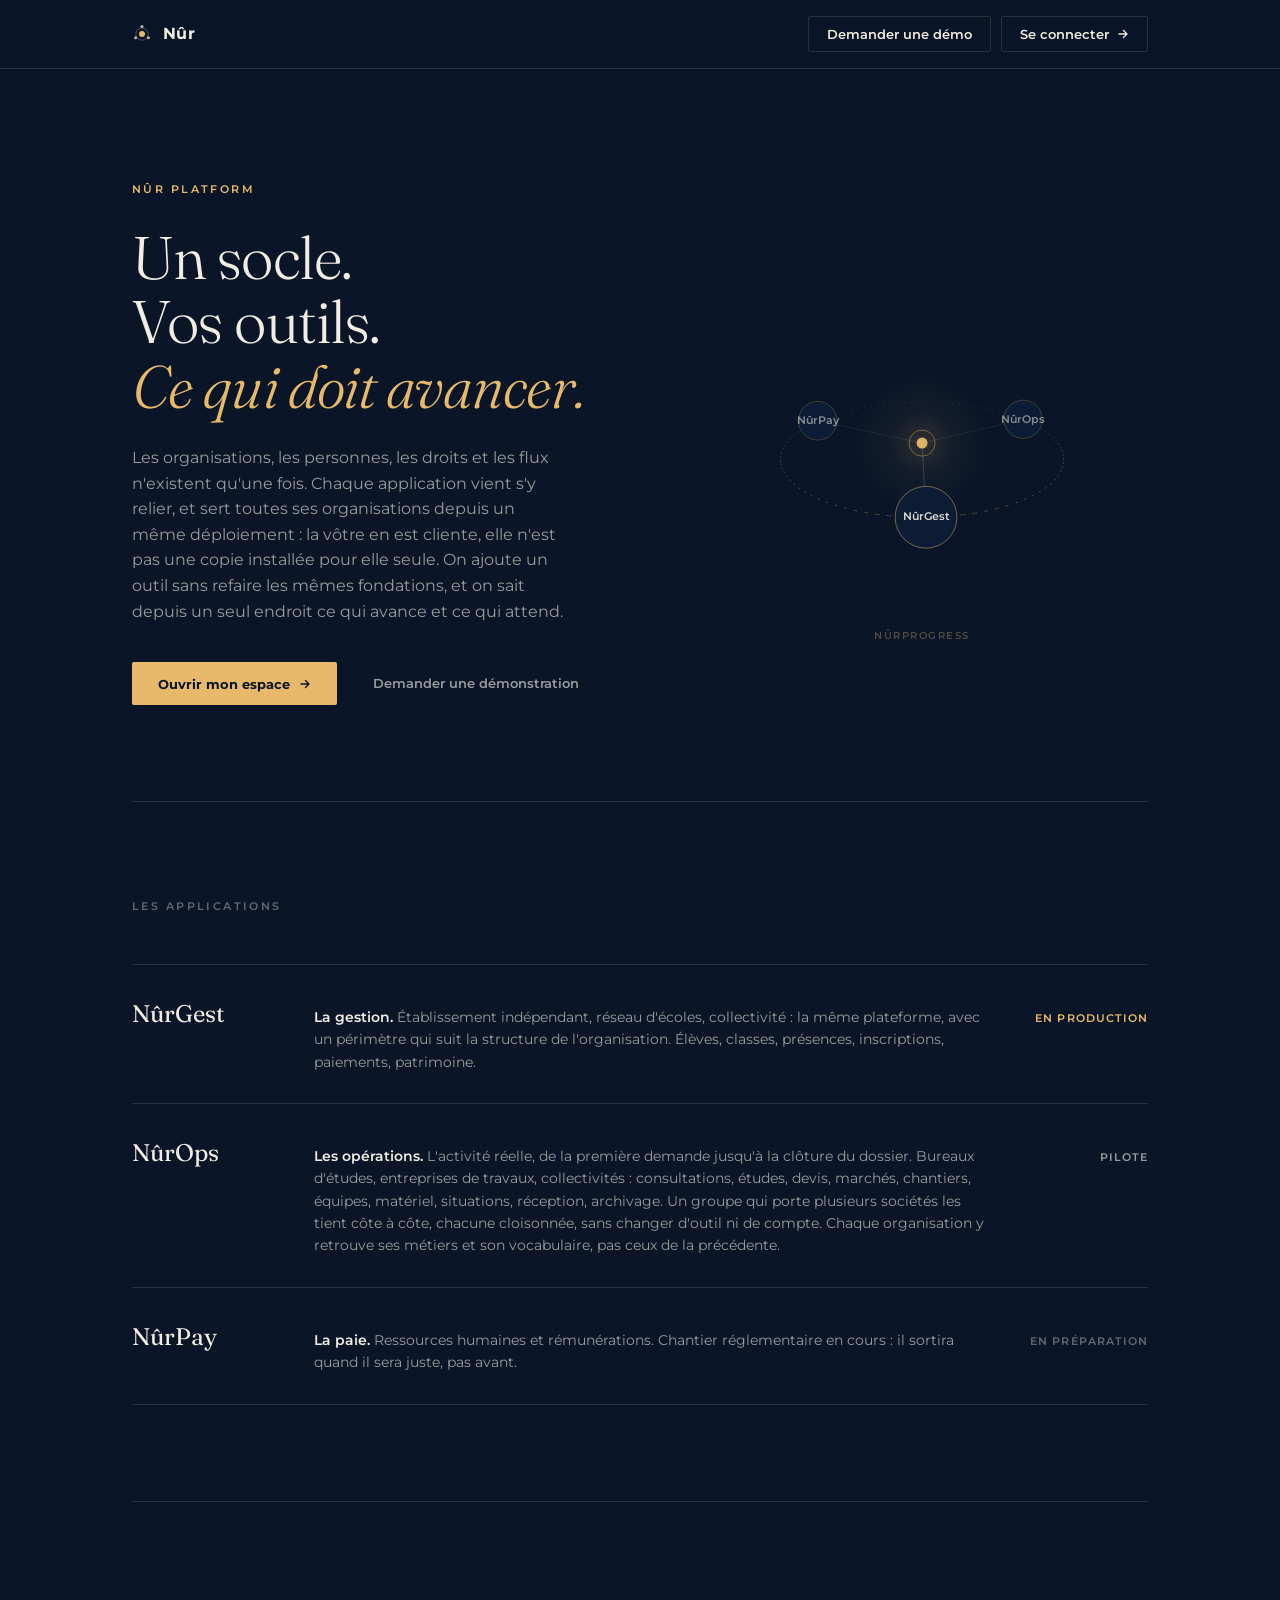
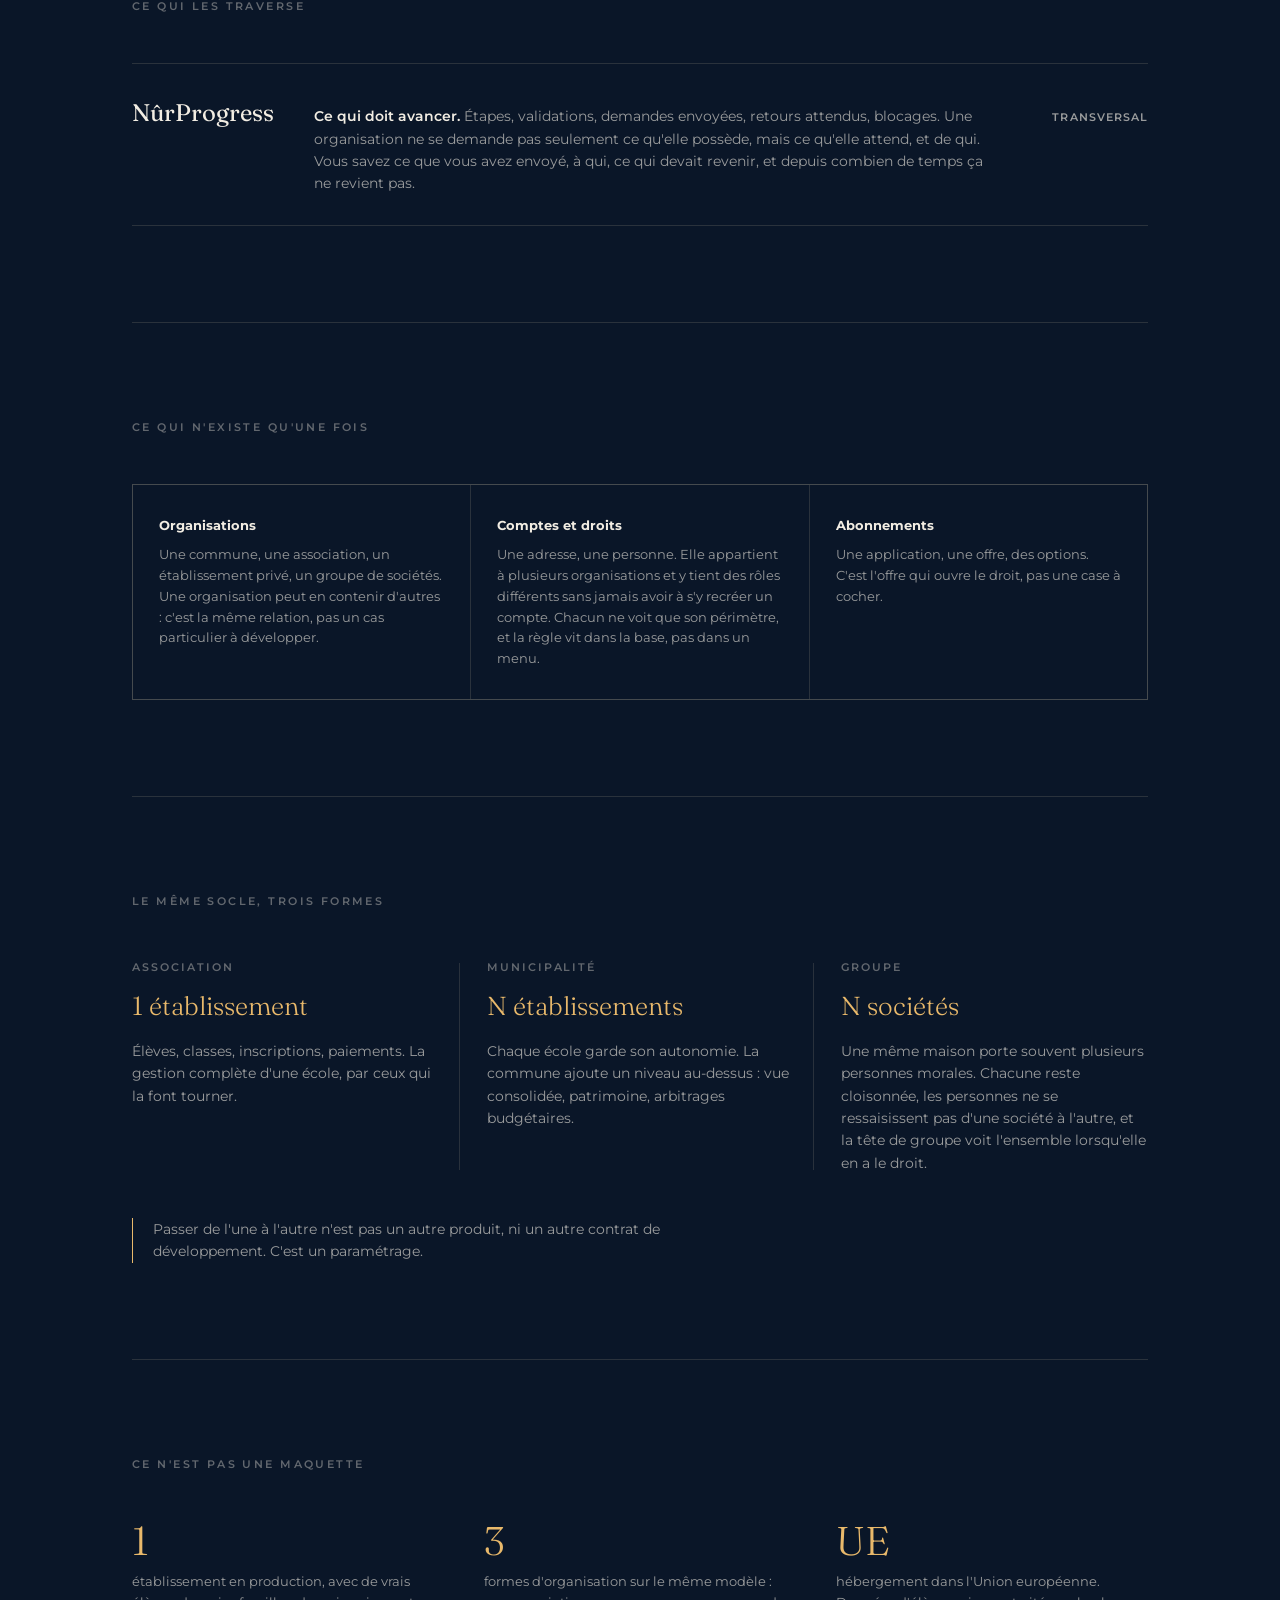
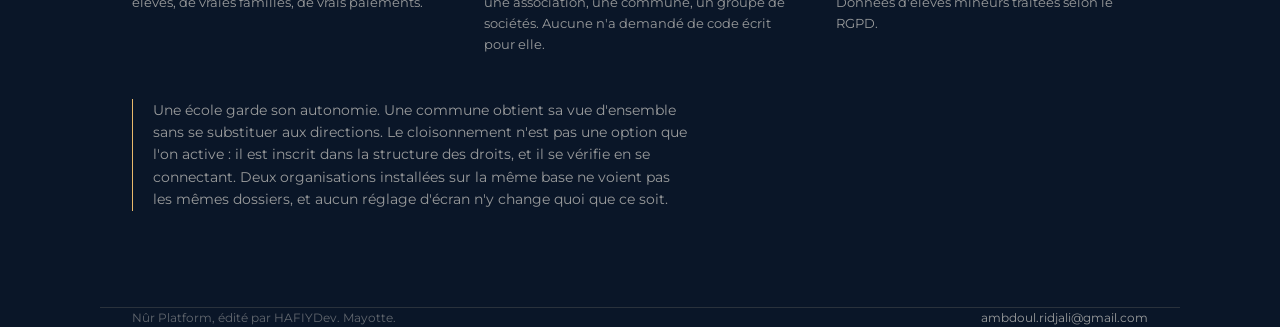
==== commit 25872b1b: "fix(vitrine): l adresse de contact menait dans le vide contact@hafiydev.com etait la seule adresse d" ====
--- a/index.html
+++ b/index.html
@@ -679,12 +679,27 @@
         font-size: 12px;
         color: var(--ivoire-3);
       }
-      footer a {
+      /* Un lien posé dans une phrase. Sans style, il arrive en bleu souligné
+     du navigateur, ce qui n'a rien à faire ici. La règle du pied de page
+     disait déjà exactement cela : on l'élargit au lieu de la recopier. */
+      footer a,
+      .lien-mot {
         color: var(--ivoire-2);
         text-decoration: none;
-      }
-      footer a:hover {
+        border-bottom: 1px solid var(--trait);
+        transition:
+          color 0.3s,
+          border-color 0.3s;
+      }
+      footer a:hover,
+      .lien-mot:hover {
         color: var(--lumiere);
+        border-color: var(--lumiere);
+      }
+      /* Le pied de page n'a pas besoin du soulignement : l'adresse y est déjà
+     seule sur sa ligne, rien ne la confond avec du texte courant. */
+      footer a {
+        border-bottom-color: transparent;
       }
 
       /* ── Mobile ──────────────────────────────────────────────────────────── */
@@ -817,9 +832,14 @@
           </li>
           <li>Aucune donnée réelle d'élève ne doit y être saisie.</li>
           <li>Chaque demande est validée sous 48 heures.</li>
+          <!-- ✎ L'adresse n'est PAS recopiée ici. Le script pose le mailto sur
+           tout lien marqué data-courriel, en le lisant sur le pied de page.
+           Le repli pointe vers le pied de page, qui porte l'adresse en
+           clair : sans JavaScript le lien mène quand même quelque part. -->
           <li>
             Pour NûrOps, bureaux d'études, entreprises de travaux et groupes, la
-            démonstration se fait avec nous : écrivez-nous.
+            démonstration se fait avec nous :
+            <a class="lien-mot" data-courriel href="#contact">écrivez-nous</a>.
           </li>
         </ul>
 
@@ -1252,11 +1272,23 @@
       </section>
     </main>
 
-    <!-- ✎ LE PIED DE PAGE : ton nom, ton adresse. -->
+    <!-- ✎ LE PIED DE PAGE : ton nom, ton adresse.
+
+     ⚠ ADRESSE PROVISOIRE. Elle disait contact@hafiydev.com, et le domaine
+     hafiydev.com n'était pas enregistré : ni serveur de noms, ni MX, et le
+     registre du .com répondait qu'il n'existait pas. Tout ce qui invitait à
+     écrire sur cette page tombait donc dans le vide, y compris le dernier
+     recours affiché quand l'envoi du formulaire échoue.
+
+     ✎ C'EST ICI, ET NULLE PART AILLEURS, QU'ON CHANGE L'ADRESSE. Le script
+        la relit sur ce lien pour la glisser dans les messages d'erreur : une
+        seule modification suffit, le jour où le nom de domaine sera pris. -->
     <footer class="cadre" id="contact">
       <span>Nûr Platform, édité par HAFIYDev. Mayotte.</span>
       <span>
-        <a href="mailto:contact@hafiydev.com">contact@hafiydev.com</a>
+        <a id="courriel" href="mailto:ambdoul.ridjali@gmail.com">
+          ambdoul.ridjali@gmail.com
+        </a>
       </span>
     </footer>
 
@@ -1718,6 +1750,28 @@
         if (lieu) lieu.textContent = new URL(porte.href).host;
       });
 
+      /* ── L'ADRESSE OÙ L'ON PEUT ÉCRIRE ────────────────────────────────────
+   Même règle que pour les portes : une seule source. C'est le lien du pied
+   de page qui fait foi, et le href plutôt que le texte affiché, parce que
+   c'est lui qui décide où part le courrier.
+   Les messages d'échec la citent. Dire « écrivez-nous » à quelqu'un dont
+   l'envoi vient de rater, sans lui donner l'adresse, c'est le renvoyer
+   chercher en bas de page ce qu'on aurait pu lui tendre. */
+      const lienCourriel = $("courriel");
+      const COURRIEL = lienCourriel
+        ? lienCourriel.href.replace(/^mailto:/, "")
+        : "";
+      const ecrivezNous = COURRIEL ? " Écrivez-nous : " + COURRIEL : "";
+
+      /* Tout lien marqué data-courriel ouvre le courrier. Son href écrit dans
+     le HTML mène au pied de page : c'est le repli si le script ne tourne
+     pas, et il reste juste puisque l'adresse y est affichée. */
+      if (COURRIEL) {
+        document.querySelectorAll("[data-courriel]").forEach((a) => {
+          a.href = "mailto:" + COURRIEL;
+        });
+      }
+
       const dire = (el, texte, ok) => {
         el.textContent = texte;
         el.className =
@@ -1789,8 +1843,9 @@
                 " : la démonstration automatique est réservée aux communes, " +
                 "associations et établissements d'enseignement, qui relèvent de " +
                 "NûrGest. Si vos métiers sont les affaires, les études ou les " +
-                "chantiers, c'est NûrOps qu'il vous faut : écrivez-nous et nous " +
-                "vous la montrons.",
+                "chantiers, c'est NûrOps qu'il vous faut, et nous vous la " +
+                "montrons." +
+                ecrivezNous,
               false,
             );
             return;
@@ -1818,7 +1873,8 @@
         } catch (err) {
           dire(
             retour,
-            "L'annuaire est momentanément indisponible. Réessayez, ou écrivez-nous.",
+            "L'annuaire est momentanément indisponible. Réessayez." +
+              ecrivezNous,
             false,
           );
         }
@@ -1892,7 +1948,17 @@
             .querySelectorAll("input, textarea, button")
             .forEach((c) => (c.disabled = true));
         } catch (err) {
-          dire(retour, "Envoi impossible. Écrivez-nous directement.", false);
+          /* Le vrai cul-de-sac : quelqu'un a rempli le formulaire en entier et
+         l'envoi a raté. C'est le seul moment où l'adresse doit être sous
+         les yeux, pas en bas de page. */
+          dire(
+            retour,
+            "Envoi impossible, et votre demande n'est pas partie." +
+              (COURRIEL
+                ? " Écrivez-nous directement : " + COURRIEL
+                : " Réessayez dans un instant."),
+            false,
+          );
         }
       });
     </script>
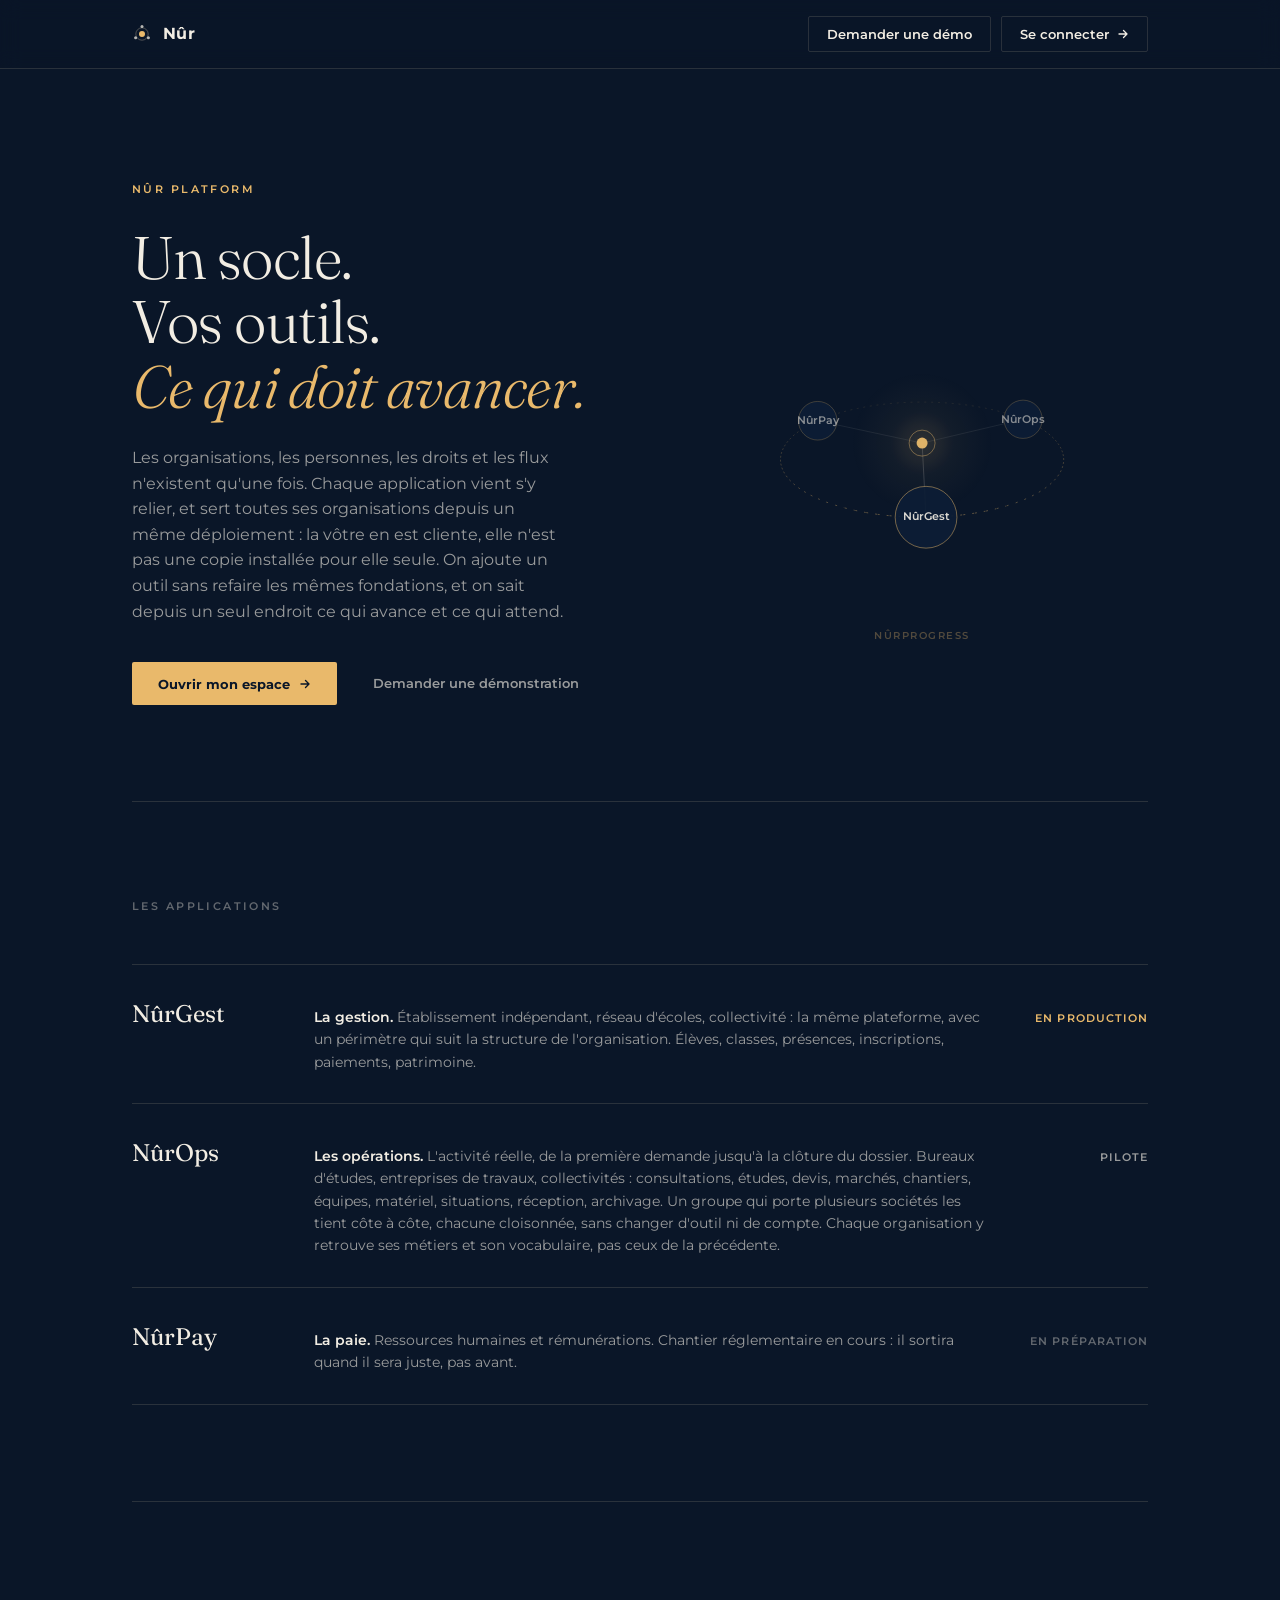
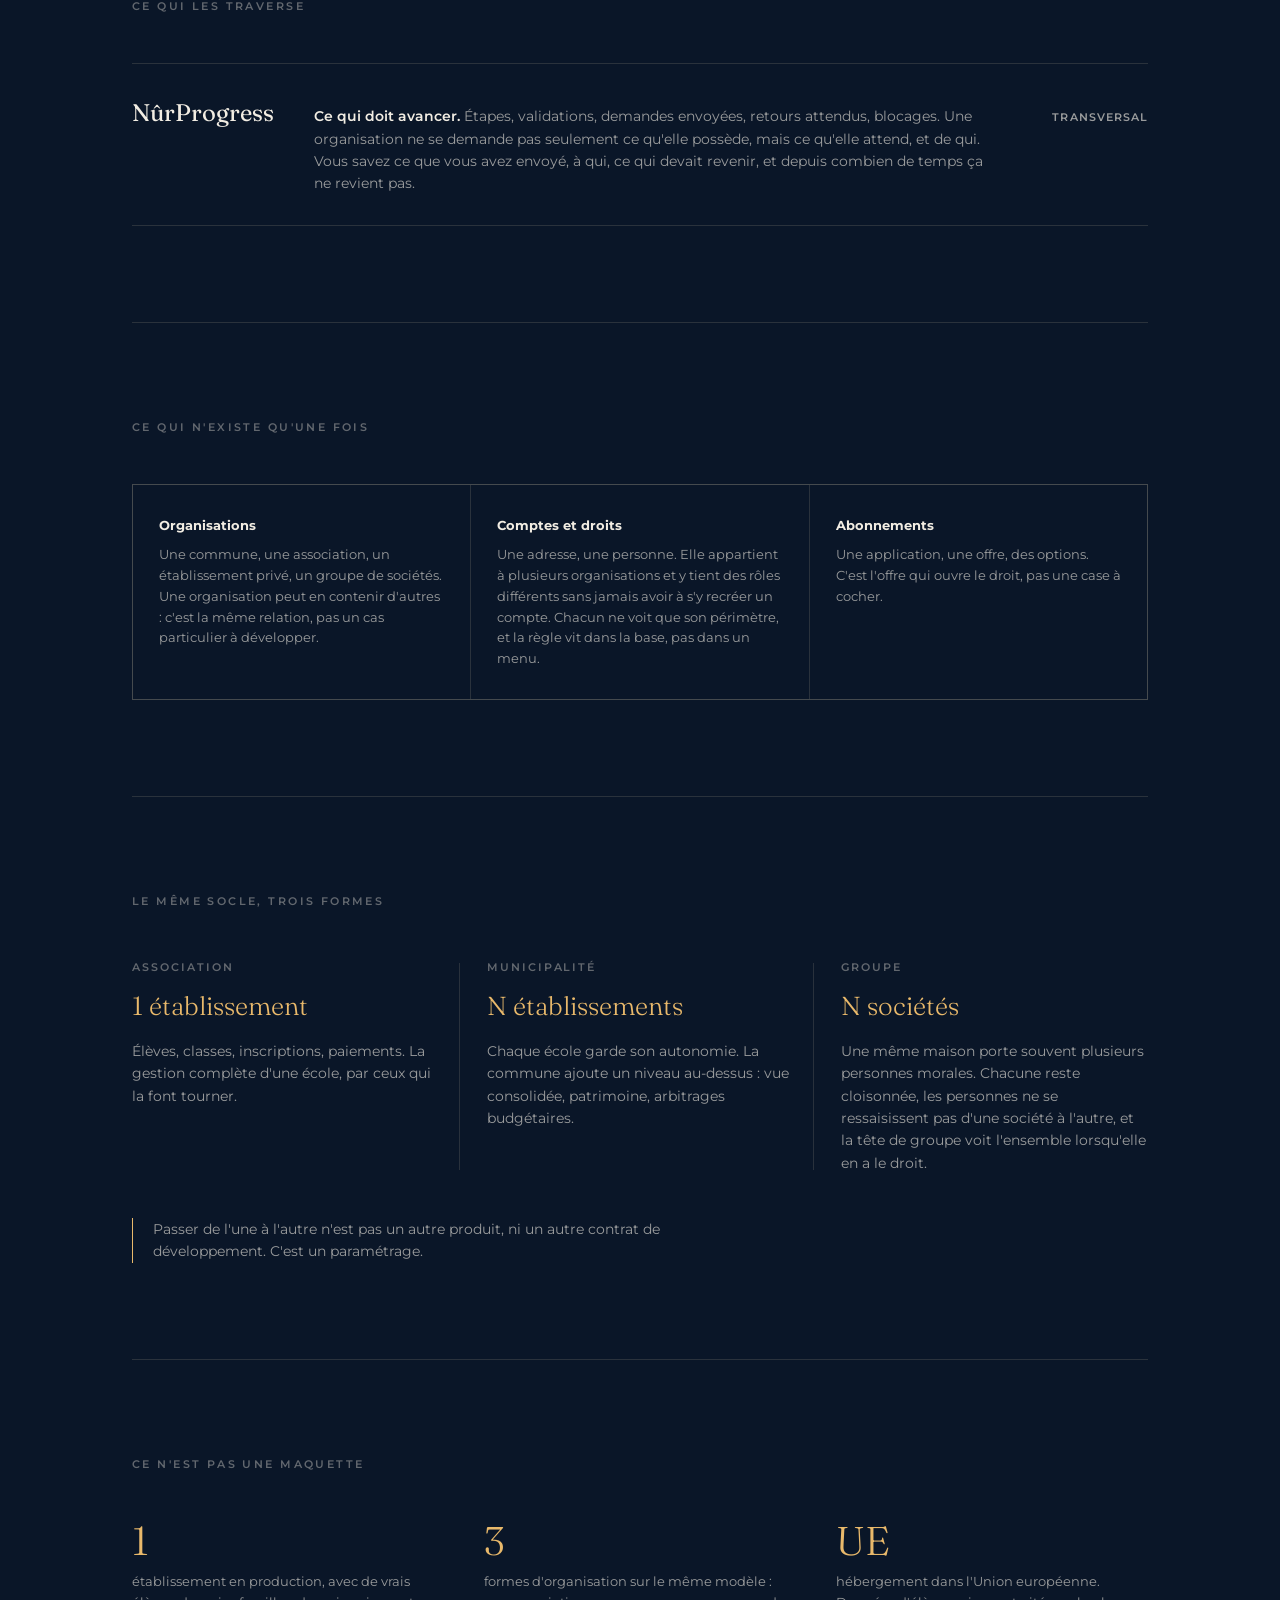
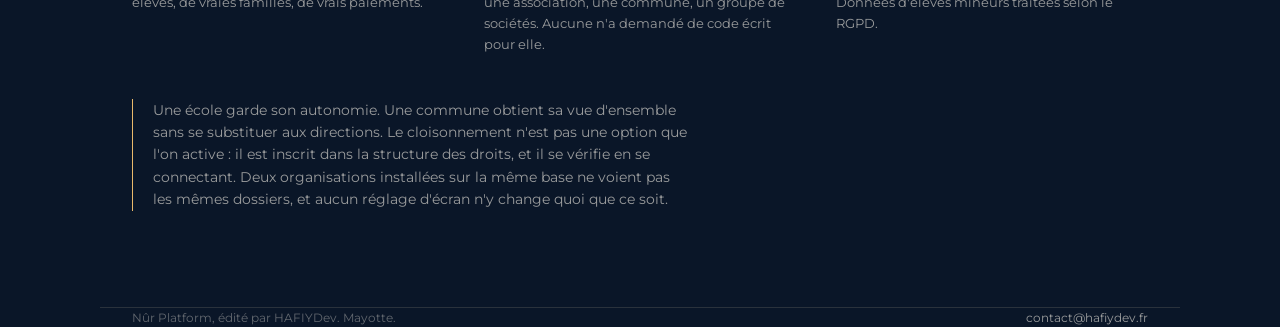
==== commit 8b1c90fc: "Chaque application a son adresse, et la vitrine ne nomme aucun client Les domaines sont acquis et br" ====
--- a/index.html
+++ b/index.html
@@ -964,7 +964,7 @@
         </p>
 
         <div class="entrees">
-          <a class="entree" href="https://www.aecs-yt.fr/login">
+          <a class="entree" href="https://app.nurgest.fr/login?retour=nur">
             <span class="entree-tete">
               <span class="entree-nom">NûrGest</span>
               <span class="etat prod">En production</span>
@@ -972,12 +972,12 @@
             <span class="entree-txt">
               Élèves, classes, présences, inscriptions, paiements, patrimoine.
             </span>
-            <span class="entree-lieu">www.aecs-yt.fr</span>
+            <span class="entree-lieu">app.nurgest.fr</span>
           </a>
 
           <a
             class="entree"
-            href="https://nurops-portail-metier.vercel.app/login"
+            href="https://app.nurops.fr/login"
           >
             <span class="entree-tete">
               <span class="entree-nom">NûrOps</span>
@@ -987,7 +987,7 @@
               Affaires, études, marchés, chantiers, équipes, matériel,
               documents.
             </span>
-            <span class="entree-lieu">nurops-portail-metier.vercel.app</span>
+            <span class="entree-lieu">app.nurops.fr</span>
           </a>
 
           <span class="entree close">
@@ -1087,11 +1087,11 @@
       <section id="applications">
         <p class="titre-section">Les applications</p>
 
-        <!-- ⚠ Cette adresse était « aecs-black.vercel.app », un alias attribué
-         par Vercel. Il répond aujourd'hui, mais il n'appartient à personne :
-         il se réattribue au gré des déploiements, et le jour où il tombera
-         rien ici ne le signalera. Le domaine possédé est www.aecs-yt.fr. -->
-        <a class="app" href="https://www.aecs-yt.fr/login">
+            <!-- ⚠ Cette adresse fut d'abord un alias attribué par Vercel, puis le
+                 domaine d'un CLIENT. Les deux étaient fautifs, et le second surtout :
+                 la vitrine de l'éditeur ne nomme aucun client, pas même dans un
+                 commentaire, car cette source part chez le visiteur. -->
+        <a class="app" href="https://app.nurgest.fr/login?retour=nur">
           <span class="app-nom">NûrGest</span>
           <span class="app-desc">
             <b>La gestion.</b> Établissement indépendant, réseau d'écoles,
@@ -1103,9 +1103,9 @@
         </a>
 
         <!-- NûrOps renvoyait vers #contact alors que sa porte existe et
-         répond. Un utilisateur de SERCORP qui cherchait son espace sur cette
-         page tombait sur une adresse e-mail. -->
-        <a class="app" href="https://nurops-portail-metier.vercel.app/login">
+             répond. Quelqu'un qui cherchait son espace sur cette page
+             tombait sur une adresse e-mail. -->
+        <a class="app" href="https://app.nurops.fr/login">
           <span class="app-nom">NûrOps</span>
           <span class="app-desc">
             <b>Les opérations.</b> L'activité réelle, de la première demande
@@ -1286,8 +1286,8 @@
     <footer class="cadre" id="contact">
       <span>Nûr Platform, édité par HAFIYDev. Mayotte.</span>
       <span>
-        <a id="courriel" href="mailto:ambdoul.ridjali@gmail.com">
-          ambdoul.ridjali@gmail.com
+        <a id="courriel" href="mailto:contact@hafiydev.fr">
+          contact@hafiydev.fr
         </a>
       </span>
     </footer>
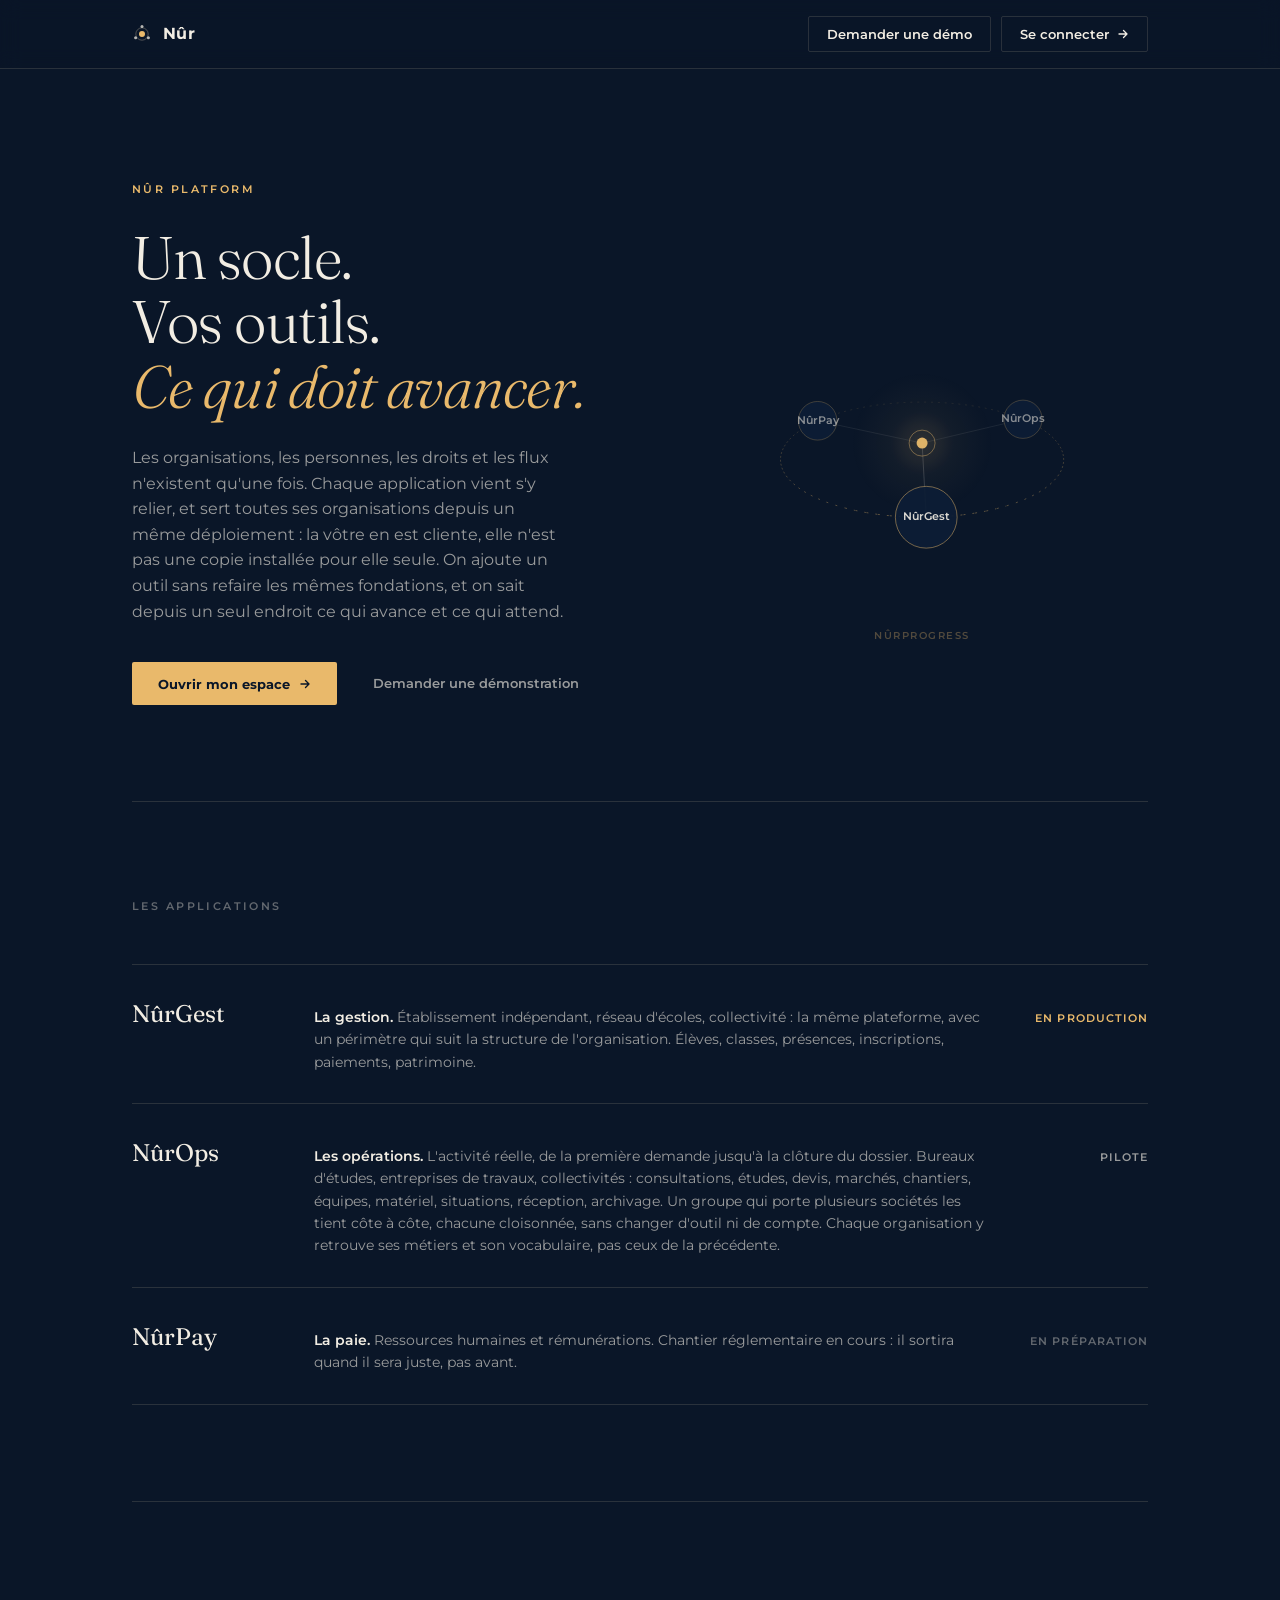
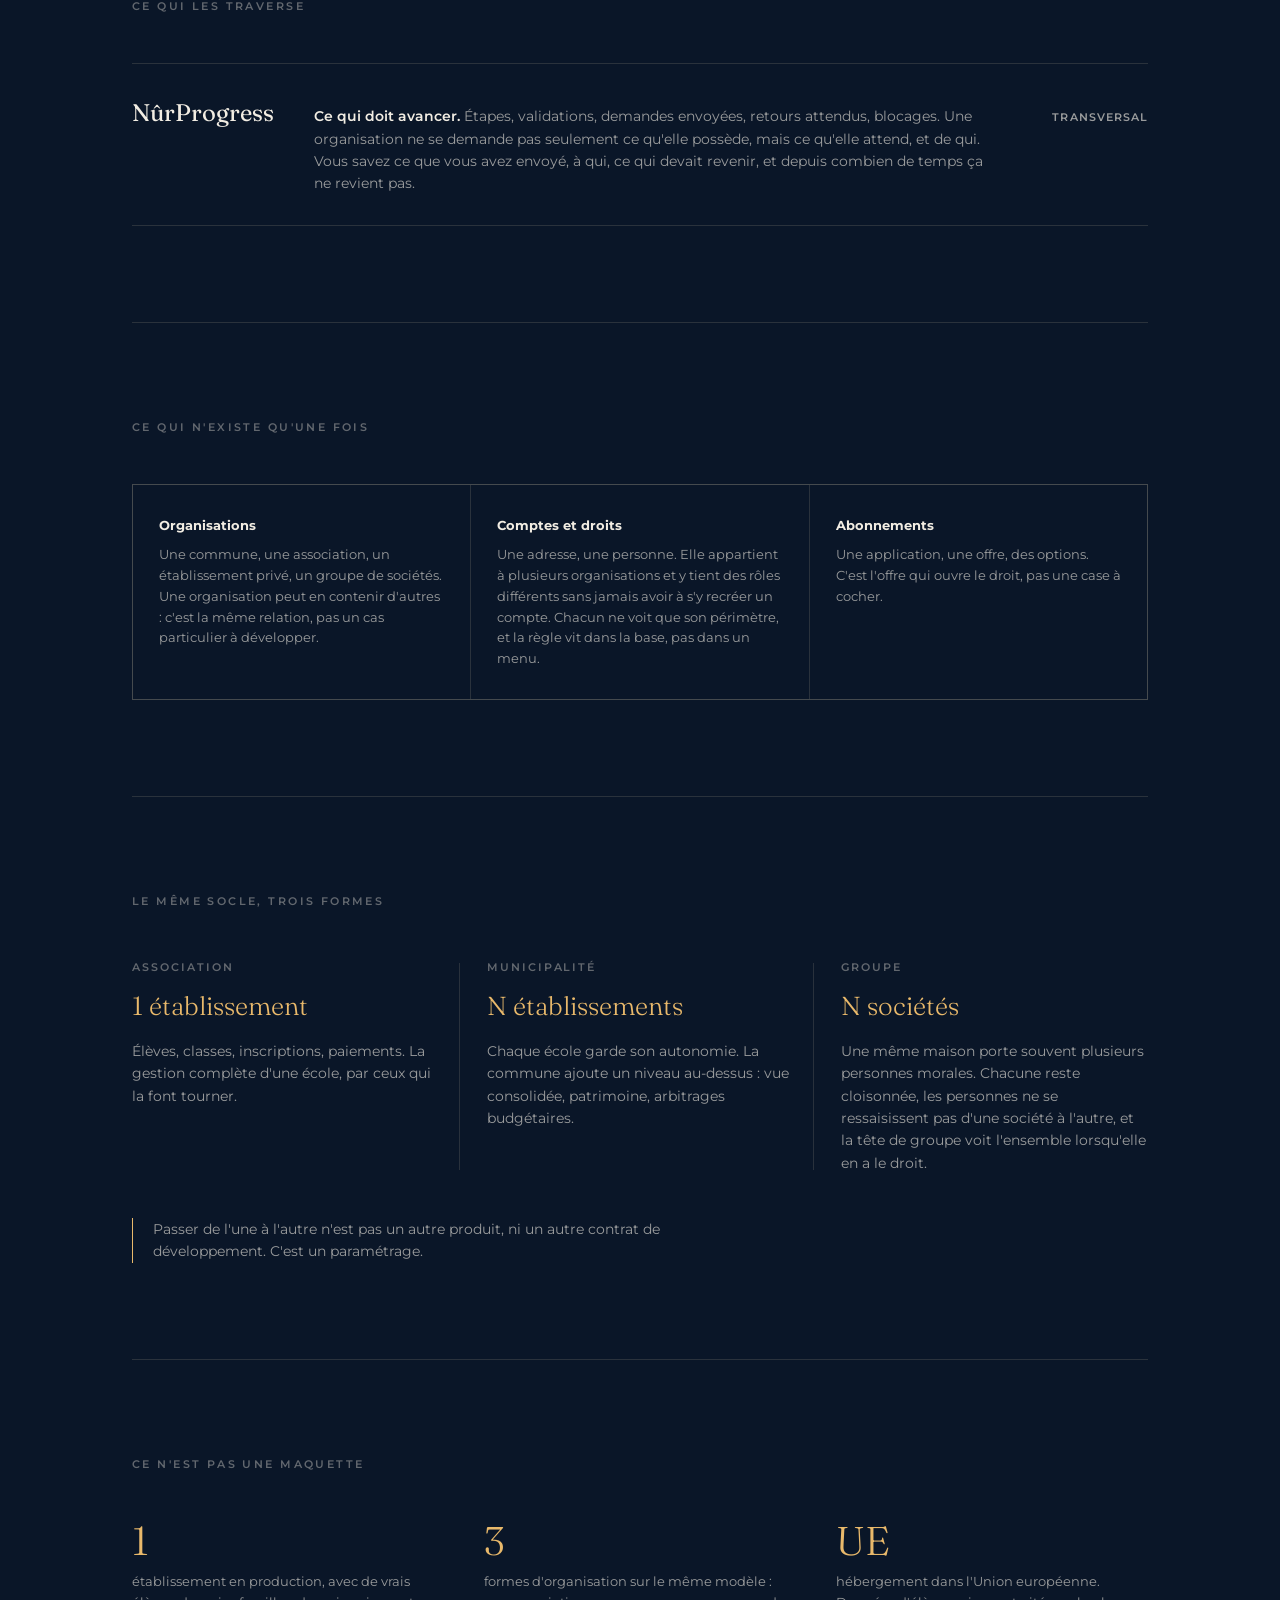
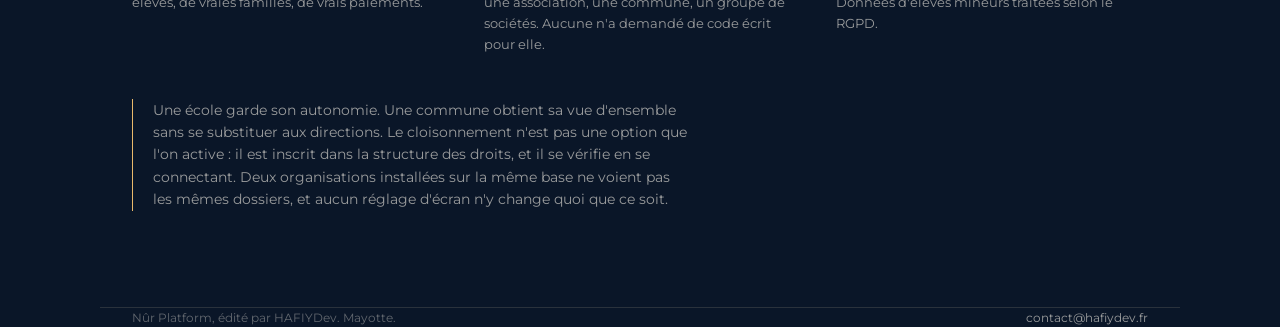
==== commit ce5fb332: "Le formulaire de demande annonce ses champs obligatoires Le telephone etait exige a l envoi sans que" ====
--- a/index.html
+++ b/index.html
@@ -594,6 +594,17 @@
         text-transform: uppercase;
         color: var(--ivoire-3);
         margin: 18px 0 7px;
+      }
+      /* Un champ obligatoire se dit AVANT l'envoi, pas dans le refus qui le
+     suit : le téléphone était exigé sans que rien ne l'annonce. */
+      .requis {
+        color: var(--lumiere);
+        margin-left: 3px;
+      }
+      .legende-requis {
+        margin: 14px 0 0;
+        font-size: 11px;
+        color: var(--ivoire-3);
       }
       .champ {
         width: 100%;
@@ -844,8 +855,11 @@
         </ul>
 
         <form id="form-demo" onsubmit="return false;">
+          <p class="legende-requis">
+            <span class="requis" aria-hidden="true">*</span> Champ obligatoire
+          </p>
           <label class="etiq" for="siret"
-            >SIRET ou SIREN de l'organisation</label
+            >SIRET ou SIREN de l'organisation<span class="requis" aria-hidden="true">*</span></label
           >
           <div class="ligne-siret">
             <input
@@ -854,6 +868,7 @@
               inputmode="numeric"
               placeholder="14 chiffres"
               autocomplete="off"
+              required
             />
             <button type="button" class="btn-verif bouton" id="btn-verif">
               Vérifier
@@ -864,12 +879,12 @@
           <div id="suite" hidden>
             <div class="duo">
               <span>
-                <label class="etiq" for="prenom">Prénom</label>
-                <input id="prenom" class="champ" autocomplete="given-name" />
+                <label class="etiq" for="prenom">Prénom<span class="requis" aria-hidden="true">*</span></label>
+                <input id="prenom" class="champ" autocomplete="given-name" required />
               </span>
               <span>
-                <label class="etiq" for="nom">Nom</label>
-                <input id="nom" class="champ" autocomplete="family-name" />
+                <label class="etiq" for="nom">Nom<span class="requis" aria-hidden="true">*</span></label>
+                <input id="nom" class="champ" autocomplete="family-name" required />
               </span>
             </div>
 
@@ -881,7 +896,7 @@
             />
 
             <label class="etiq" for="email"
-              >Adresse électronique professionnelle</label
+              >Adresse électronique professionnelle<span class="requis" aria-hidden="true">*</span></label
             >
             <input
               id="email"
@@ -889,15 +904,17 @@
               type="email"
               autocomplete="email"
               placeholder="prenom.nom@organisation.fr"
+              required
             />
 
-            <label class="etiq" for="tel">Téléphone</label>
+            <label class="etiq" for="tel">Téléphone<span class="requis" aria-hidden="true">*</span></label>
             <input
               id="tel"
               class="champ"
               type="tel"
               autocomplete="tel"
               placeholder="0639 00 00 00"
+              required
             />
 
             <label class="etiq" for="message"
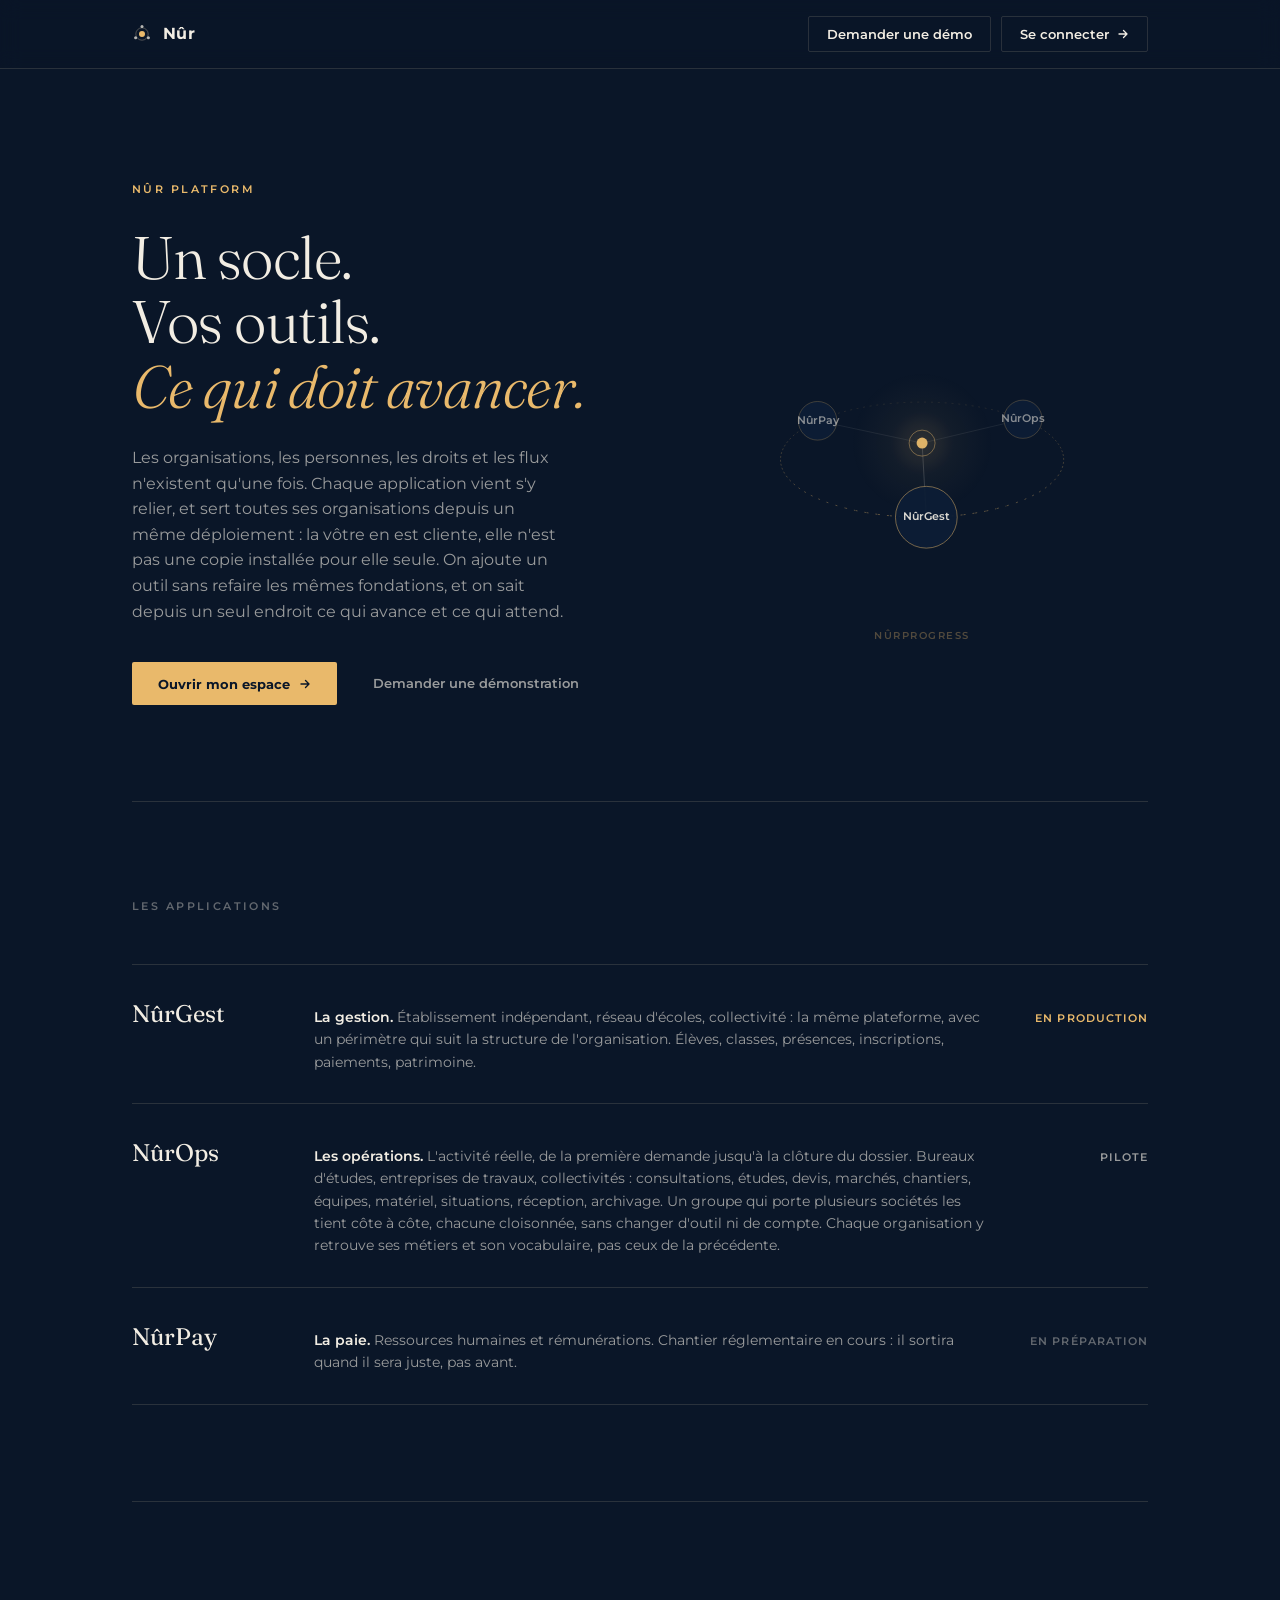
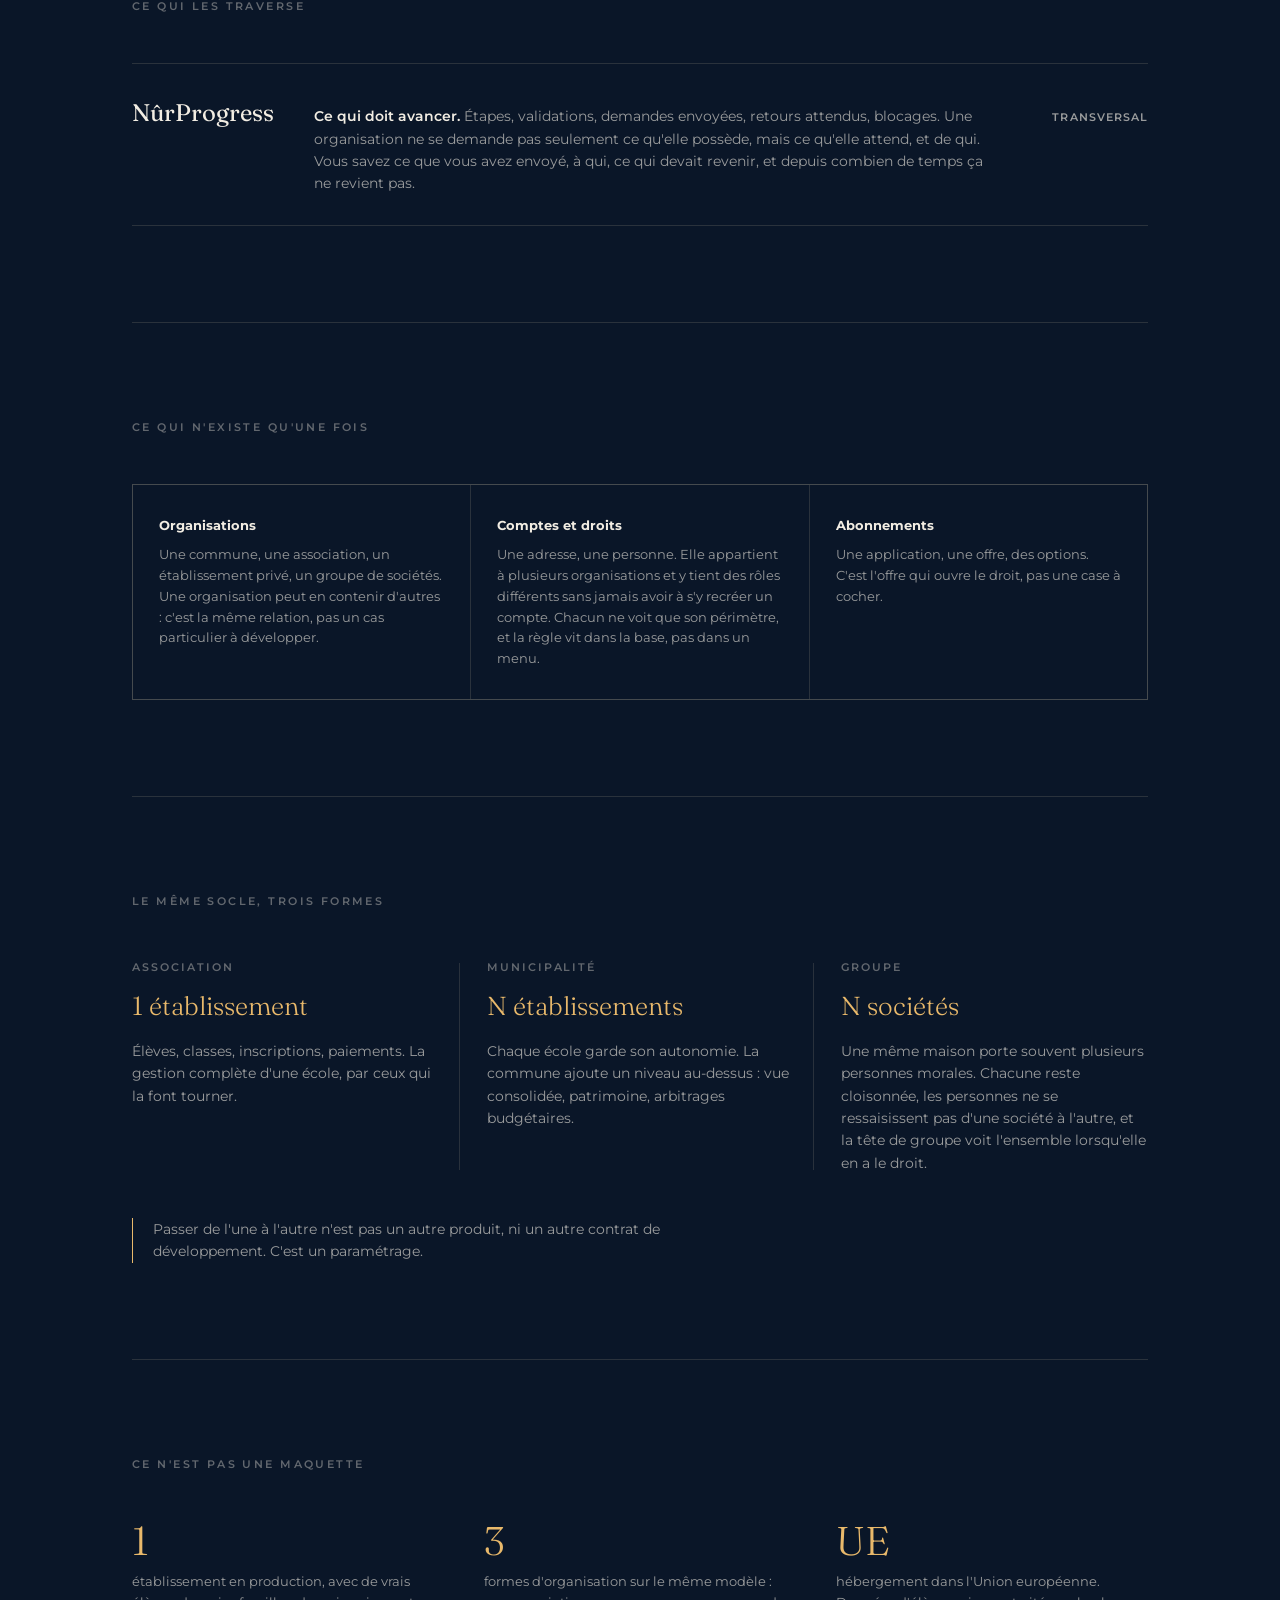
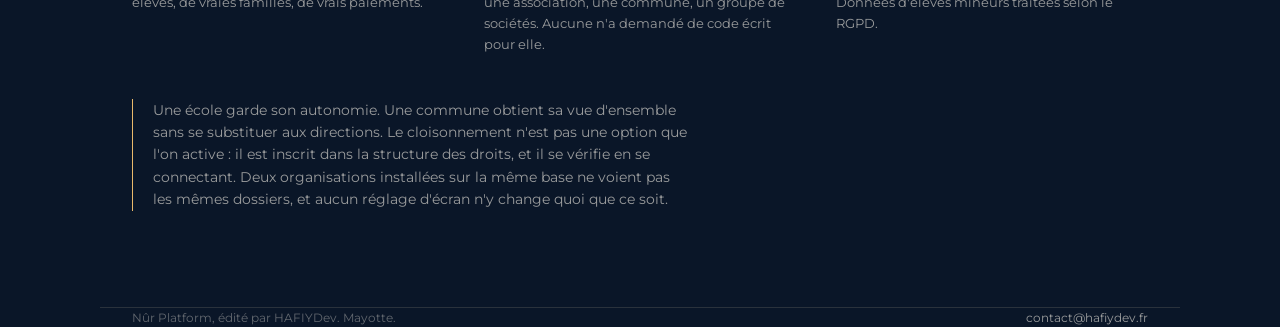
==== commit d55720f6: "Demande de demonstration : le type d etablissement est demande L annuaire dit « association », il ne" ====
--- a/index.html
+++ b/index.html
@@ -605,6 +605,17 @@
         margin: 14px 0 0;
         font-size: 11px;
         color: var(--ivoire-3);
+      }
+      .aide-champ {
+        margin: 6px 0 0;
+        font-size: 11px;
+        color: var(--ivoire-3);
+      }
+      /* La liste déroulante garde la nuit de la page : sans cela, certains
+     navigateurs ouvrent ses options sur fond blanc, texte ivoire illisible. */
+      select.champ option {
+        background: var(--nuit-2);
+        color: var(--ivoire);
       }
       .champ {
         width: 100%;
@@ -877,6 +888,27 @@
           <p id="retour-siret" class="retour"></p>
 
           <div id="suite" hidden>
+            <!-- Le type décide de ce qu'on prépare : des groupes et un Hifz pour
+                 une école coranique, PS à GS pour une maternelle. L'annuaire
+                 dit « association », il ne dit pas quelle école elle tient.
+                 Une commune n'a rien à choisir : elle reçoit ses trois écoles. -->
+            <div id="bloc-type">
+              <label class="etiq" for="type-etab"
+                >Type d'établissement<span class="requis" aria-hidden="true">*</span></label
+              >
+              <select id="type-etab" class="champ" required>
+                <option value="" selected disabled>Choisissez</option>
+                <option value="madrassa">École coranique (madrassa)</option>
+                <option value="maternelle">École maternelle</option>
+                <option value="elementaire">École élémentaire</option>
+                <option value="college">Collège</option>
+                <option value="autre">Autre structure éducative</option>
+              </select>
+              <p class="aide-champ">
+                Votre espace sera préparé avec les classes de ce type.
+              </p>
+            </div>
+
             <div class="duo">
               <span>
                 <label class="etiq" for="prenom">Prénom<span class="requis" aria-hidden="true">*</span></label>
@@ -1886,6 +1918,7 @@
               (organisation.commune ? " (" + organisation.commune + ")" : ""),
             true,
           );
+          $("bloc-type").hidden = type === "municipalite";
           $("suite").hidden = false;
         } catch (err) {
           dire(
@@ -1905,6 +1938,13 @@
         const nom = $("nom").value.trim();
         const email = $("email").value.trim();
         const tel = $("tel").value.trim();
+        const commune = organisation.type_detecte === "municipalite";
+        const typeEtab = commune ? null : $("type-etab").value;
+
+        if (!commune && !typeEtab) {
+          dire(retour, "Indiquez le type d'établissement.", false);
+          return;
+        }
 
         /* Le minimum utile : de quoi RAPPELER quelqu'un. Un courriel sans nom ni
      téléphone, c'est une demande qu'on ne peut ni qualifier ni relancer. */
@@ -1942,6 +1982,7 @@
                 p_contact_tel: tel,
                 p_message: $("message").value.trim() || null,
                 p_avec_donnees: $("donnees").checked,
+                p_type_etablissement: typeEtab,
               }),
             },
           );
@@ -1958,11 +1999,11 @@
 
           dire(
             retour,
-            "Demande enregistrée. Vous recevrez votre accès sous 48 heures.",
+            "Demande enregistrée. Vous recevrez votre lien d'accès par courriel sous 48 heures.",
             true,
           );
           $("form-demo")
-            .querySelectorAll("input, textarea, button")
+            .querySelectorAll("input, select, textarea, button")
             .forEach((c) => (c.disabled = true));
         } catch (err) {
           /* Le vrai cul-de-sac : quelqu'un a rempli le formulaire en entier et
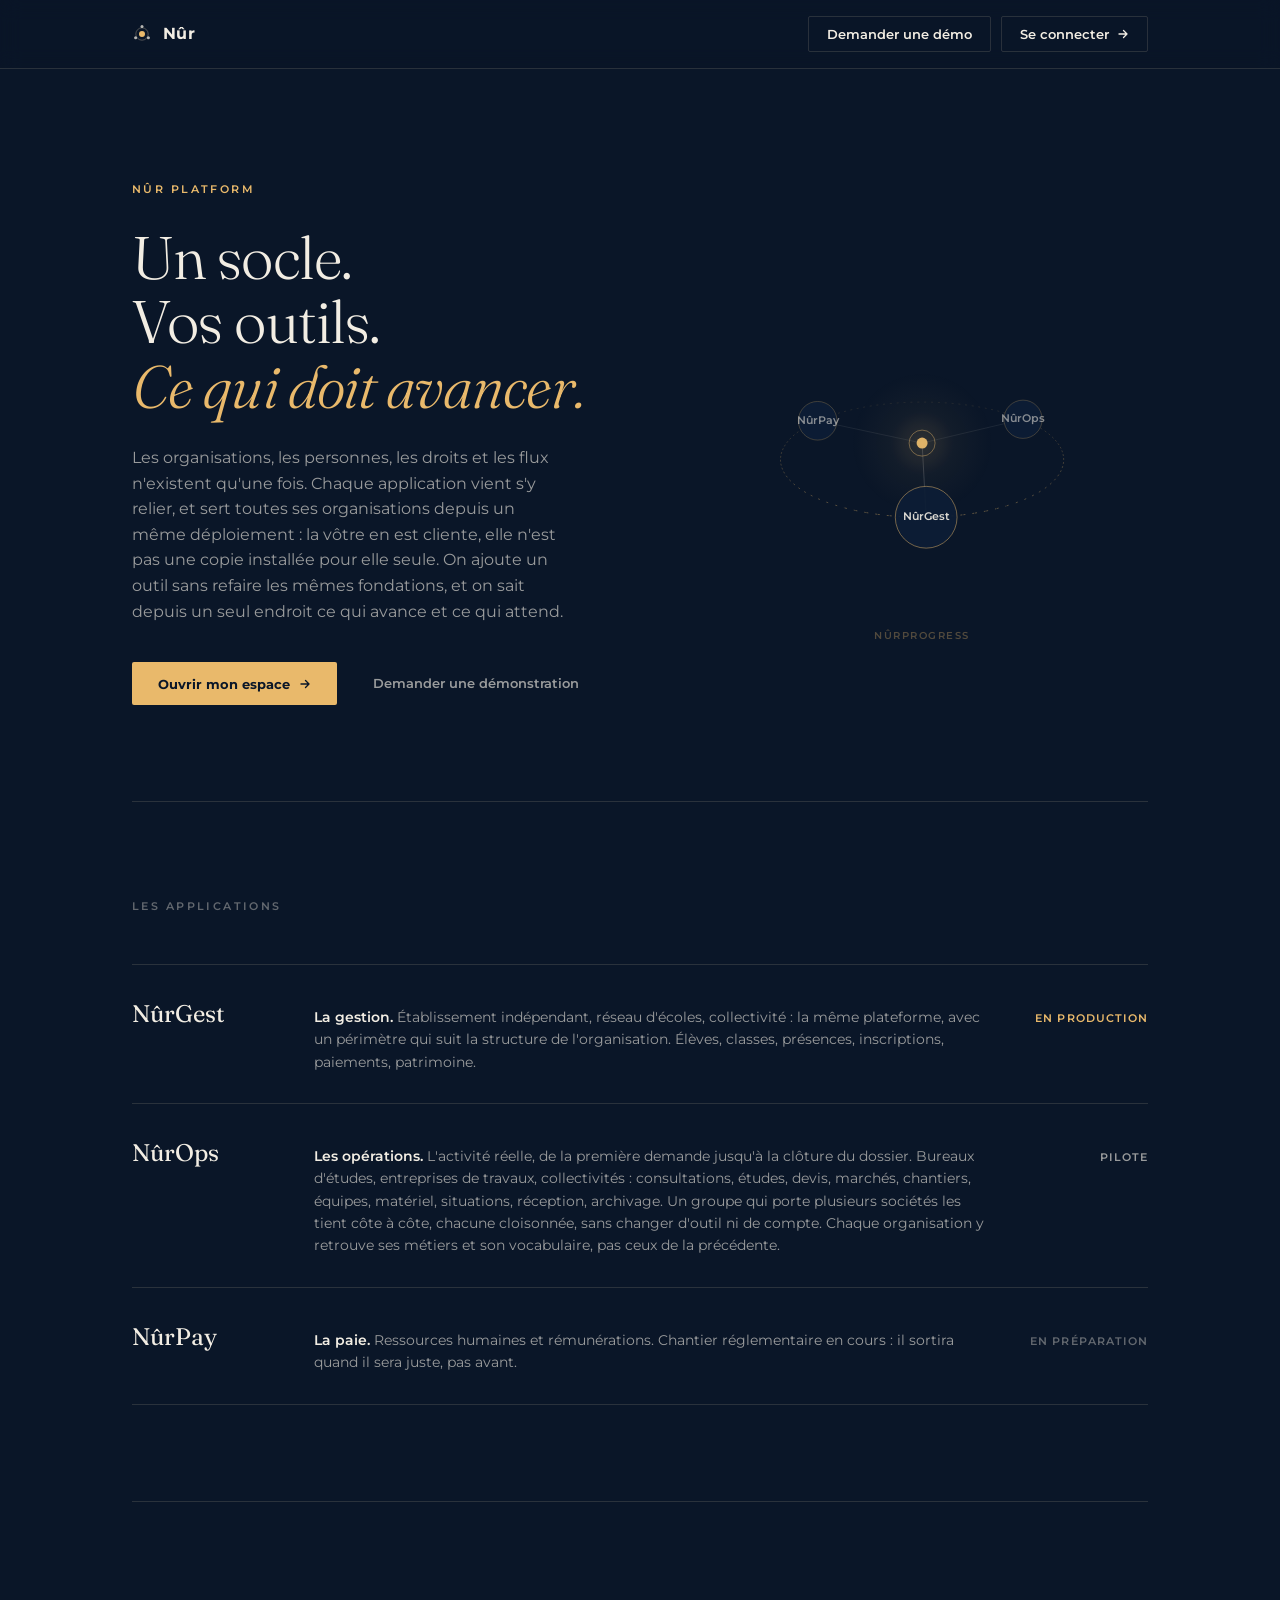
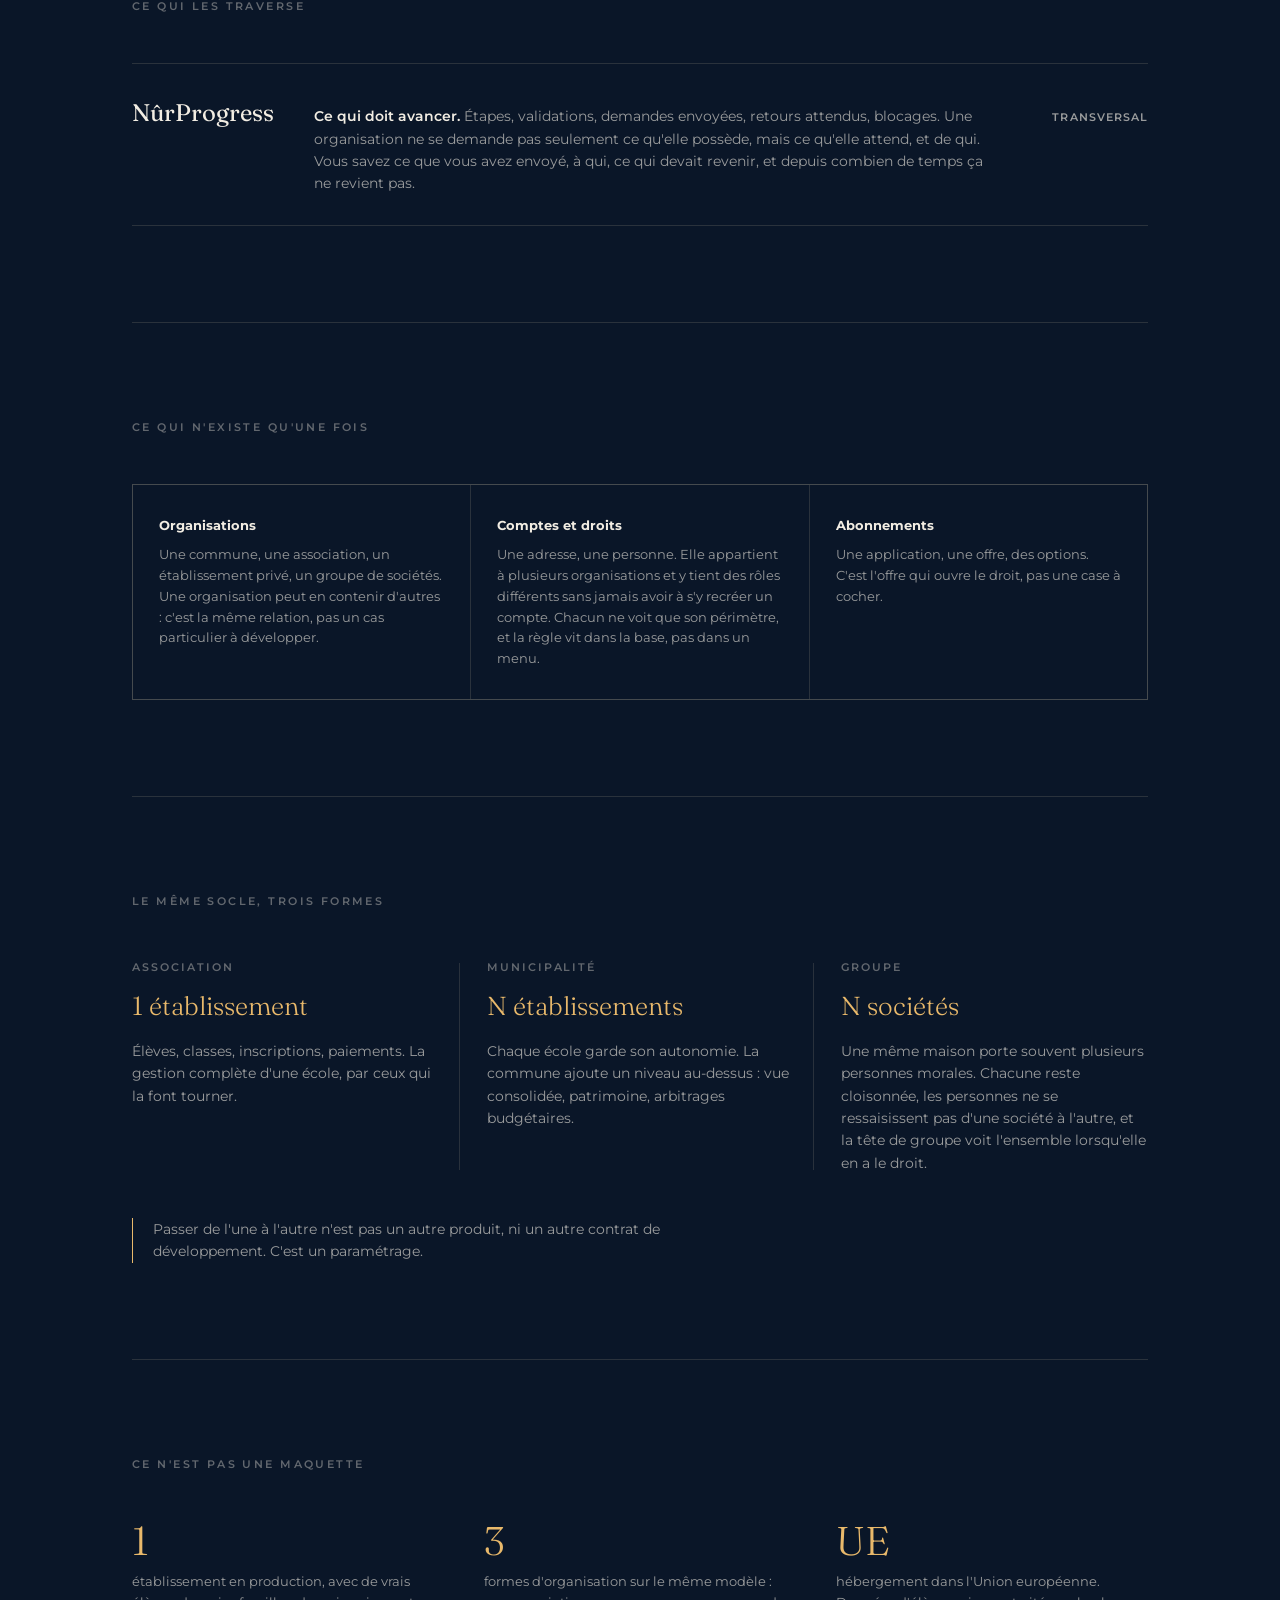
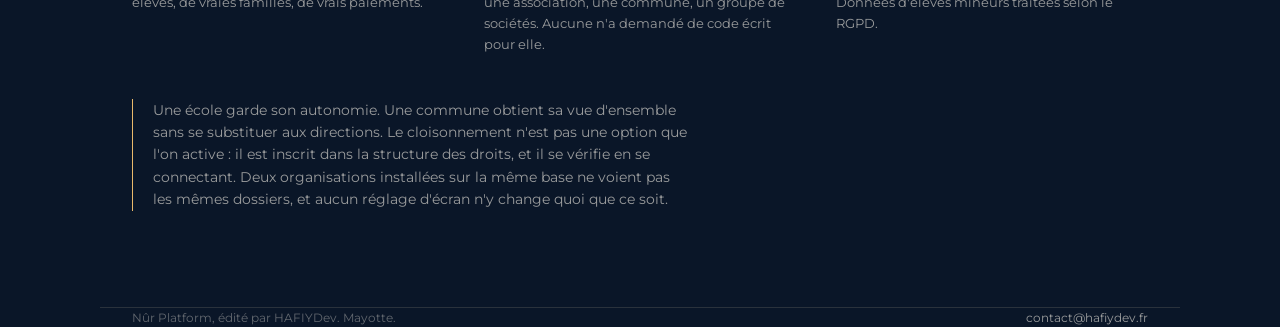
==== commit d585252a: "La demande garde le prenom et le nom separes, et ne promet plus de donnees Le formulaire recueille p" ====
--- a/index.html
+++ b/index.html
@@ -844,8 +844,7 @@
          son numéro se voyait répondre qu'il était hors périmètre, sur une
          page qui lui vend NûrOps trois sections plus haut. -->
         <p class="tiroir-mot">
-          La démonstration ouvre un espace <b>NûrGest</b> isolé, avec des
-          données fictives, pour <b>quatorze jours</b>. Il se referme tout seul.
+          La démonstration ouvre un espace <b>NûrGest</b> isolé pour <b>quatorze jours</b>, avec des données fictives ou vide, selon votre choix. Il se referme tout seul.
         </p>
         <ul class="demo-liste">
           <li>
@@ -1976,7 +1975,11 @@
                 p_code_ape: organisation.code_ape,
                 p_commune: organisation.commune,
                 p_type_detecte: organisation.type_detecte,
-                p_contact_nom: prenom + " " + nom,
+                /* Prénom et nom SÉPARÉS (20/09). Les concaténer ici faisait arriver
+                   l'activation avec un prénom vide et le nom complet dans « Nom » : le
+                   prospect devait redécouper son propre nom. Le serveur les garde. */
+                p_contact_prenom: prenom,
+                p_contact_nom: nom,
                 p_contact_fonction: $("fonction").value.trim() || null,
                 p_contact_email: email,
                 p_contact_tel: tel,
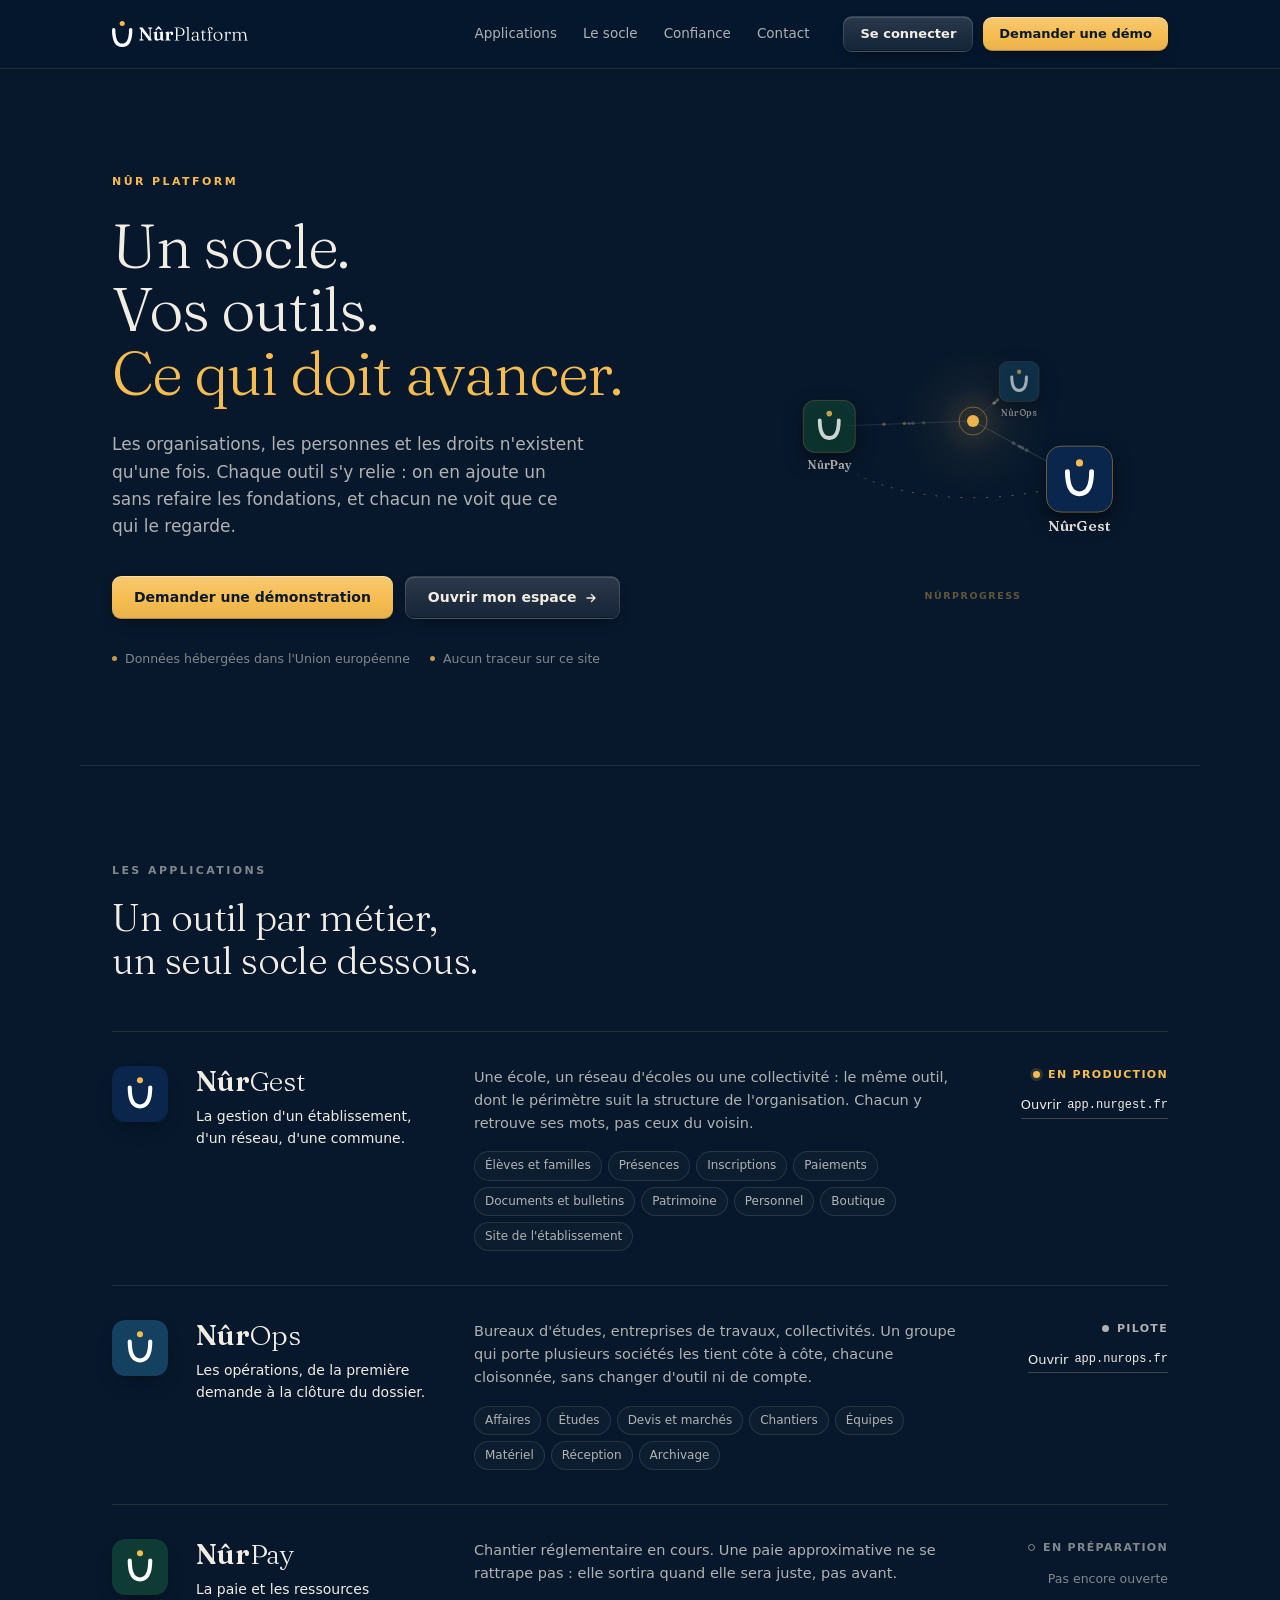
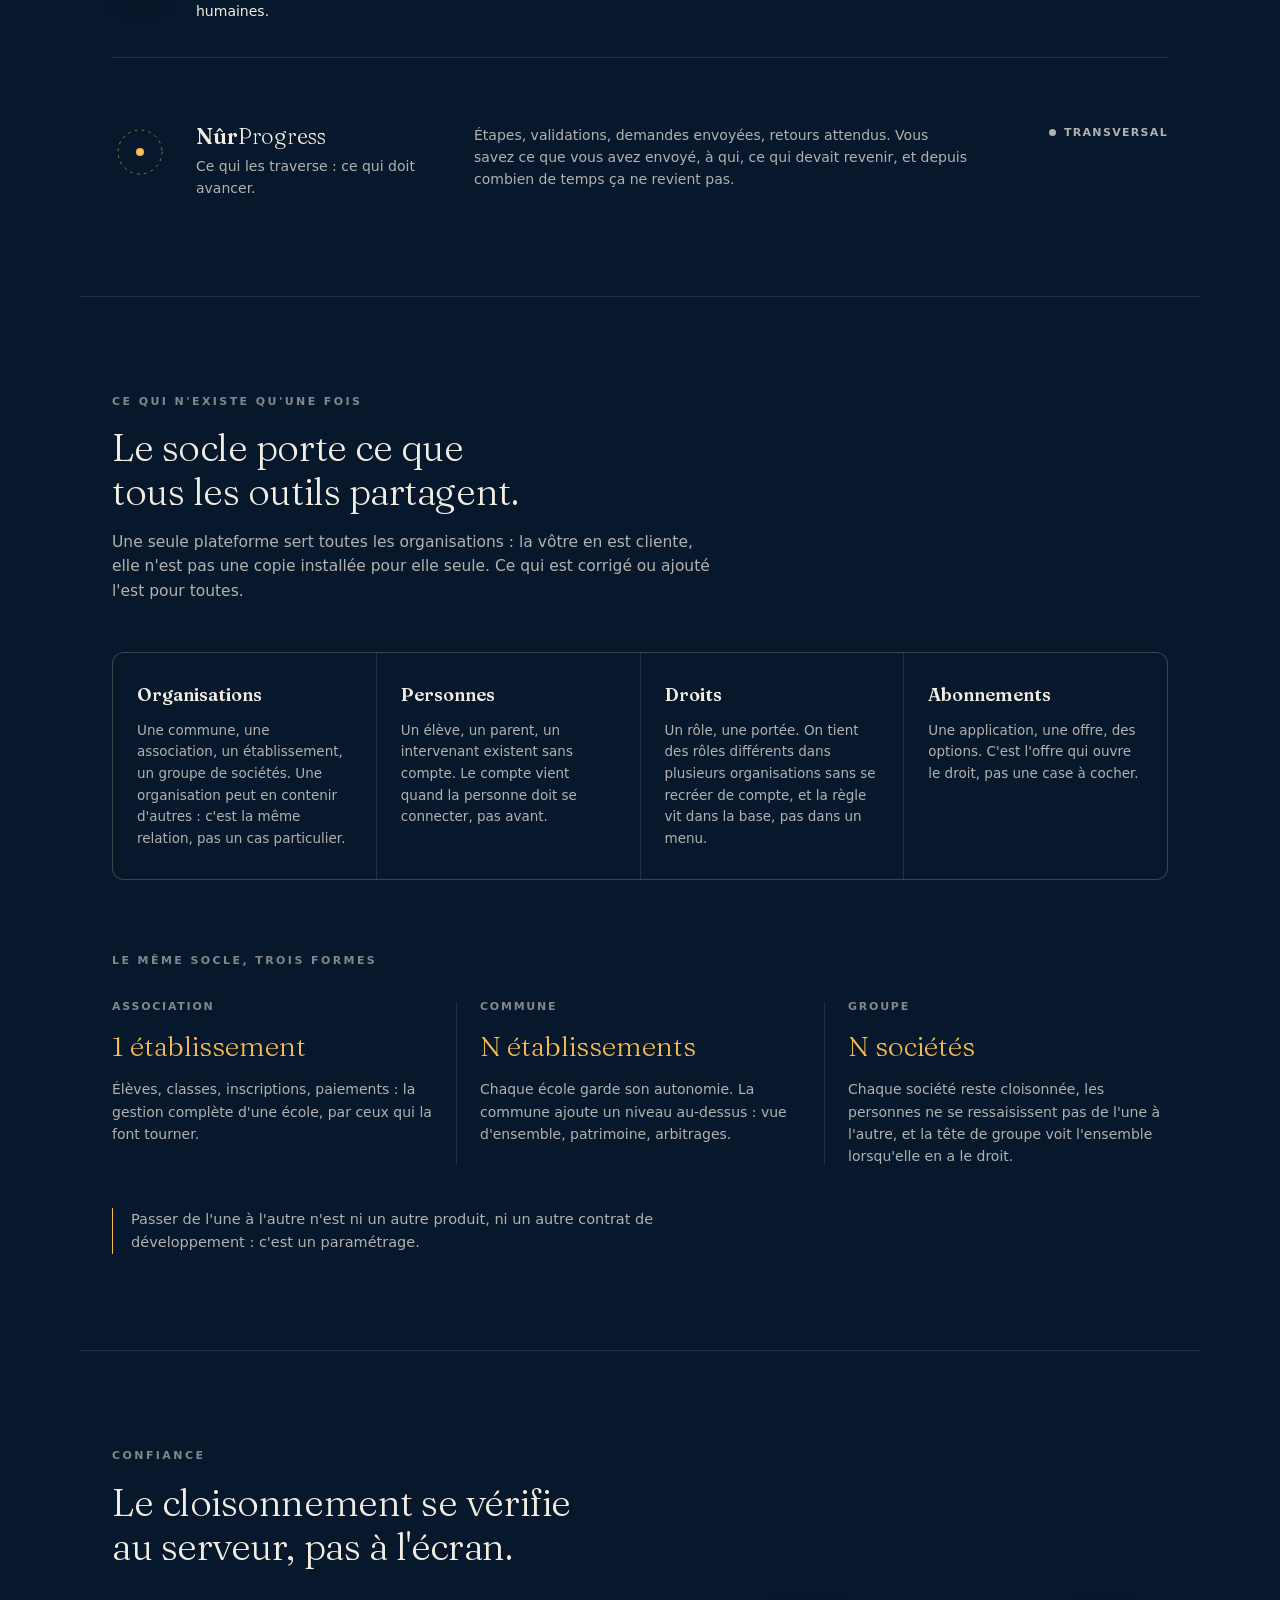
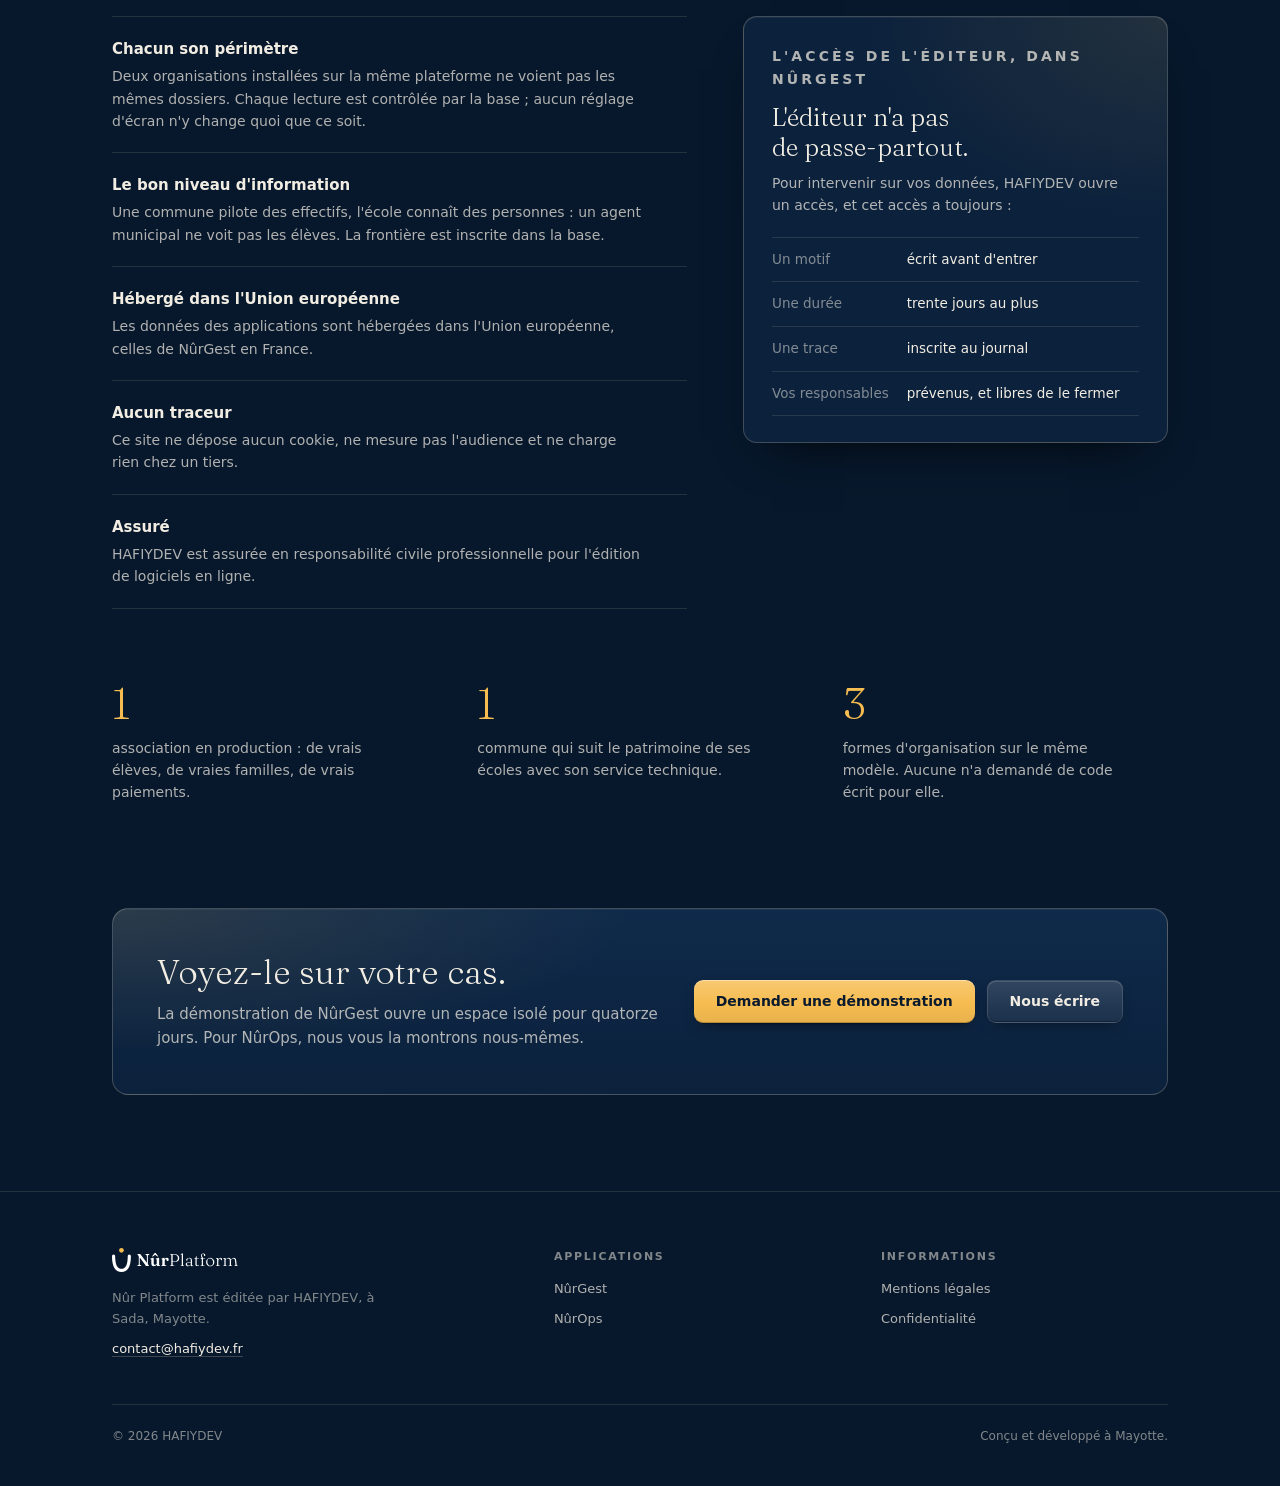
==== commit 28a9f4e0: "La vitrine prend la charte du nun, et ses pages legales Identite : logo trace du kit v3 (nun blanc, " ====
--- a/index.html
+++ b/index.html
@@ -2,239 +2,111 @@
 <html lang="fr">
   <head>
     <meta charset="utf-8" />
-    <meta name="viewport" content="width=device-width, initial-scale=1" />
+    <meta name="viewport" content="width=device-width, initial-scale=1, viewport-fit=cover" />
     <title>Nûr Platform</title>
     <meta
       name="description"
-      content="Un socle. Plusieurs outils. Nûr Platform, édité par HAFIYDev à Mayotte."
+      content="Un socle, vos outils. NûrGest pour les établissements et les communes, NûrOps pour les opérations. Nûr Platform est éditée par HAFIYDEV, à Mayotte."
     />
-
-    <link rel="preconnect" href="https://fonts.googleapis.com" />
-    <link rel="preconnect" href="https://fonts.gstatic.com" crossorigin />
-    <link
-      href="https://fonts.googleapis.com/css2?family=Montserrat:wght@400;500;600;700&family=Fraunces:opsz,wght@9..144,300;9..144,400&display=swap"
-      rel="stylesheet"
+    <link rel="canonical" href="https://nurplatform.fr/" />
+    <meta name="theme-color" content="#07182C" />
+    <link rel="icon" href="/favicon.svg" type="image/svg+xml" />
+    <link rel="apple-touch-icon" href="/apple-touch-icon.png" />
+
+    <!-- L'aperçu d'un lien partagé (messagerie, réseau). -->
+    <meta property="og:type" content="website" />
+    <meta property="og:locale" content="fr_FR" />
+    <meta property="og:url" content="https://nurplatform.fr/" />
+    <meta property="og:title" content="Nûr Platform · Un socle, vos outils" />
+    <meta
+      property="og:description"
+      content="NûrGest pour les établissements et les communes, NûrOps pour les opérations. Un seul socle dessous."
     />
+    <meta property="og:image" content="https://nurplatform.fr/og.png" />
+    <meta property="og:image:width" content="1200" />
+    <meta property="og:image:height" content="630" />
+    <meta name="twitter:card" content="summary_large_image" />
+
+    <!-- Les polices sont servies d'ici : aucune requête vers un tiers à l'ouverture. -->
+    <link rel="preload" href="/assets/fraunces-300.woff" as="font" type="font/woff" crossorigin />
+    <link rel="stylesheet" href="/assets/nur.css" />
 
     <style>
       /* ══════════════════════════════════════════════════════════════════════
-   * NÛR PLATFORM
-   * ──────────────────────────────────────────────────────────────────────
-   * L'IDÉE, ET ELLE TIENT EN UN DESSIN
-   *   Nûr veut dire la lumière. Un noeud, c'est ce qui relie.
-   *   Les applications ne sont pas trois produits posés côte à côte : elles
-   *   sont RELIÉES AU MÊME POINT. C'est ce que dit le dessin, et c'est ce
-   *   qui est vrai dans le code (un seul socle : organisations, comptes,
-   *   droits, abonnements).
-   *
-   * CE QUE J'AI ÉVITÉ, VOLONTAIREMENT
-   *   Pas de dégradé violet, pas de verre dépoli, pas de carte qui flotte,
-   *   pas d'icône ronde, pas de promesse creuse. Ce sont les tics d'une page
-   *   générique, et ils sentent le gabarit.
-   *   À la place : de la nuit, une seule source de lumière, des filets fins,
-   *   beaucoup d'air, et une typographie qui respire. La sobriété se
-   *   remarque plus qu'un effet.
-   * ══════════════════════════════════════════════════════════════════════ */
-
-      /* ══════════════════════════════════════════════════════════════════════
-   * ✎ LES RÉGLAGES. Tout se change ici, et nulle part ailleurs.
-   *   --lumiere : la seule couleur chaude de la page. C'est elle qui donne
-   *               le ton. Un bleu ou un vert changerait toute l'identité.
-   *   --nuit    : le fond. Plus clair = moins solennel.
-   * ══════════════════════════════════════════════════════════════════════ */
-      :root {
-        --nuit: #0a1628; /* le fond : une nuit, pas un noir */
-        --nuit-2: #0e1e36;
-        --trait: rgba(232, 216, 186, 0.14);
-        --ivoire: #f2ede3;
-        --ivoire-2: rgba(242, 237, 227, 0.62);
-        --ivoire-3: rgba(242, 237, 227, 0.38);
-        --lumiere: #e9b96b; /* la seule couleur chaude de la page */
-        --lumiere-f: rgba(233, 185, 107, 0.1);
-      }
-
-      * {
-        margin: 0;
-        padding: 0;
-        box-sizing: border-box;
-      }
-
-      html {
-        scroll-behavior: smooth;
-      }
-
-      body {
-        background: var(--nuit);
-        color: var(--ivoire);
-        font-family: "Montserrat", system-ui, sans-serif;
-        font-size: 15px;
-        line-height: 1.6;
-        -webkit-font-smoothing: antialiased;
-        overflow-x: hidden;
-      }
-
-      .cadre {
-        width: 100%;
-        max-width: 1080px;
-        margin: 0 auto;
-        padding: 0 32px;
-      }
-
-      /* ── L'en-tête : un filet, un nom, une porte ─────────────────────────── */
-      header {
-        position: sticky;
-        top: 0;
-        z-index: 20;
-        background: rgba(10, 22, 40, 0.72);
-        backdrop-filter: blur(10px);
-        border-bottom: 1px solid var(--trait);
-      }
-      .barre {
-        display: flex;
-        align-items: center;
-        justify-content: space-between;
-        height: 68px;
-      }
-      .marque {
-        display: flex;
-        align-items: center;
-        gap: 11px;
-        font-weight: 700;
-        font-size: 16px;
-        letter-spacing: 0.02em;
-      }
-      .marque svg {
-        display: block;
-      }
-
-      /* ── UN BOUTON QUI DOIT RESSEMBLER À AUTRE CHOSE ──────────────────────
-     Un <button> natif arrive avec un fond gris, une bordure système et la
-     police du navigateur. Cinq classes neutralisaient cela chacune de leur
-     côté : .porte-demo, .btn-vide, .btn-envoi, .btn-verif, .fermer. C'est la
-     même règle écrite cinq fois, et une sixième allait s'écrire pour la
-     porte d'entrée. Elle vit ici désormais ; les autres ne gardent que ce
-     qui les distingue vraiment.
-     Elle est déclarée avant elles : ce qu'une classe suivante redéfinit
-     (une bordure pour .btn-verif, un fond pour .btn-plein) l'emporte. */
-      .bouton {
-        appearance: none;
-        background: transparent;
-        border: none;
-        font-family: "Montserrat", sans-serif;
-        cursor: pointer;
-      }
-
-      .porte {
-        display: inline-flex;
-        align-items: center;
-        gap: 8px;
-        padding: 9px 18px;
-        border: 1px solid var(--trait);
-        border-radius: 2px; /* presque droit : moins « produit SaaS » */
-        color: var(--ivoire);
-        text-decoration: none;
-        font-size: 13px;
-        font-weight: 600;
-        transition:
-          border-color 0.35s,
-          background 0.35s,
-          color 0.35s;
-      }
-      .porte:hover {
-        border-color: var(--lumiere);
-        background: var(--lumiere-f);
-        color: var(--lumiere);
-      }
+       * L'ACCUEIL. Ce qui est commun aux trois pages (couleurs de la charte,
+       * polices, en-tête, boutons, pied) vit dans /assets/nur.css.
+       *
+       * L'idée tient toujours en un dessin : Nûr veut dire la lumière, et les
+       * outils ne sont pas posés côte à côte, ils sont RELIÉS AU MÊME POINT.
+       * La charte v3 lui donne enfin sa forme : le point d'or du nûn est cette
+       * lumière, et chaque outil garde sa nuit (Gest, Ops, Pay).
+       * ══════════════════════════════════════════════════════════════════════ */
 
       /* ── Le hero ─────────────────────────────────────────────────────────── */
       .hero {
         display: grid;
-        grid-template-columns: 1.05fr 0.95fr;
-        gap: 64px;
+        grid-template-columns: minmax(0, 1.22fr) minmax(0, 0.78fr);
+        gap: 56px;
         align-items: center;
-        padding: 112px 0 96px;
-      }
-
-      .surtitre {
+        padding-block: 104px 96px;
+      }
+      .surtitre,
+      .titre-section {
         font-size: 11px;
         font-weight: 600;
         letter-spacing: 0.22em;
         text-transform: uppercase;
-        color: var(--lumiere);
+      }
+      .surtitre {
+        color: var(--or);
+        margin-bottom: 24px;
+      }
+      .hero h1 {
+        font-family: var(--f-titre);
+        font-weight: 300;
+        font-size: clamp(40px, 5vw, 60px);
+        line-height: 1.06;
+        letter-spacing: -0.02em;
         margin-bottom: 26px;
       }
-
-      h1 {
-        font-family:
-          "Fraunces", Georgia, serif; /* une serif : ça ne fait pas « template » */
-        font-weight: 300;
-        font-size: clamp(38px, 5vw, 60px);
-        line-height: 1.08;
-        letter-spacing: -0.015em;
-        margin-bottom: 26px;
-      }
-      h1 em {
-        font-style: italic;
-        color: var(--lumiere);
-      }
-
+      .hero h1 span {
+        color: var(--or);
+      }
       .chapo {
-        font-size: 16px;
+        font-size: 17px;
+        line-height: 1.6;
         color: var(--ivoire-2);
-        max-width: 40ch;
-        margin-bottom: 38px;
-      }
-
+        max-width: 44ch;
+        margin-bottom: 36px;
+      }
       .actions {
         display: flex;
-        gap: 14px;
         flex-wrap: wrap;
-      }
-
-      .btn-plein {
+        gap: 12px;
+      }
+      .garanties {
+        display: flex;
+        flex-wrap: wrap;
+        gap: 6px 20px;
+        margin-top: 30px;
+        font-size: 12.5px;
+        color: var(--ivoire-3);
+      }
+      .garanties span {
         display: inline-flex;
         align-items: center;
-        gap: 9px;
-        padding: 13px 26px;
-        background: var(--lumiere);
-        color: var(--nuit);
-        text-decoration: none;
-        font-size: 13px;
-        font-weight: 700;
-        border-radius: 2px;
-        transition:
-          transform 0.25s,
-          box-shadow 0.35s;
-      }
-      .btn-plein:hover {
-        transform: translateY(-1px);
-        box-shadow: 0 10px 34px -12px rgba(233, 185, 107, 0.55);
-      }
-      .btn-vide {
-        display: inline-flex;
-        align-items: center;
-        gap: 9px;
-        padding: 13px 22px;
-        border-bottom: 1px solid transparent;
-        color: var(--ivoire-2);
-        text-decoration: none;
-        font-size: 13px;
-        font-weight: 600;
-        transition:
-          color 0.3s,
-          border-color 0.3s;
-      }
-      .btn-vide:hover {
-        color: var(--ivoire);
-        border-color: var(--trait);
-      }
-
-      /* ── LE NOEUD : le coeur de la page ────────────────────────────────────
-     Tout le dessin est rendu au trait par le script en bas de page. Il n'y a
-     donc rien à styler ici que le cadre : une surface carrée, et un curseur
-     qui annonce qu'on peut agir dessus. Le reste (couleurs, épaisseurs,
-     profondeur) est décidé image par image, ce qu'aucune feuille de style ne
-     sait faire. */
+        gap: 8px;
+      }
+      .garanties span::before {
+        content: "";
+        width: 5px;
+        height: 5px;
+        border-radius: 50%;
+        background: var(--or);
+        opacity: 0.8;
+      }
+
+      /* Le noeud : tout le dessin est rendu par le script, image par image. */
       .noeud {
         position: relative;
         width: 100%;
@@ -246,107 +118,213 @@
         inset: 0;
         width: 100%;
         height: 100%;
-        display: block;
+      }
+
+      /* ── Les sections ────────────────────────────────────────────────────── */
+      .bloc {
+        padding-block: 96px;
+        border-top: 1px solid var(--trait);
+      }
+      .titre-section {
+        color: var(--ivoire-3);
+        margin-bottom: 16px;
+      }
+      .bloc h2 {
+        font-family: var(--f-titre);
+        font-weight: 300;
+        font-size: clamp(28px, 3.4vw, 38px);
+        line-height: 1.15;
+        letter-spacing: -0.012em;
+        max-width: 24ch;
+      }
+      .bloc-intro {
+        margin-top: 16px;
+        font-size: 15.5px;
+        color: var(--ivoire-2);
+        max-width: 62ch;
+      }
+      .bloc-tete {
+        margin-bottom: 48px;
       }
 
       /* ── Les applications : des LIGNES, pas des cartes ───────────────────── */
-      section {
-        padding: 96px 0;
+      .app {
+        display: grid;
+        grid-template-columns: 56px minmax(0, 250px) minmax(0, 1fr) 170px;
+        gap: 28px;
+        align-items: start;
+        padding-block: 34px;
         border-top: 1px solid var(--trait);
       }
-
-      .titre-section {
+      .app:last-child {
+        border-bottom: 1px solid var(--trait);
+      }
+      .app-icone {
+        width: 56px;
+        height: 56px;
+        box-shadow: 0 10px 24px -14px rgb(0 0 0 / 0.9);
+        border-radius: 13px;
+      }
+      .app h3 {
+        font-size: 28px;
+        line-height: 1.1;
+        margin-bottom: 8px;
+      }
+      .app-question {
+        font-size: 14px;
+        color: var(--ivoire);
+        max-width: 28ch;
+      }
+      .app-corps p {
+        font-size: 14.5px;
+        color: var(--ivoire-2);
+        max-width: 60ch;
+      }
+      .puces {
+        list-style: none;
+        display: flex;
+        flex-wrap: wrap;
+        gap: 6px;
+        margin-top: 16px;
+      }
+      .puces li {
+        font-size: 12px;
+        color: var(--ivoire-2);
+        padding: 4px 10px;
+        border: 1px solid var(--trait);
+        border-radius: 999px;
+        background: rgb(242 237 227 / 0.025);
+      }
+      .app-etat {
+        display: grid;
+        gap: 12px;
+        justify-items: end;
+        text-align: right;
+      }
+      .etat {
+        display: inline-flex;
+        align-items: center;
+        gap: 8px;
         font-size: 11px;
         font-weight: 600;
-        letter-spacing: 0.22em;
+        letter-spacing: 0.12em;
         text-transform: uppercase;
-        color: var(--ivoire-3);
-        margin-bottom: 48px;
-      }
-
-      .app {
-        display: grid;
-        grid-template-columns: 150px 1fr 130px;
-        gap: 32px;
-        align-items: baseline;
-        padding: 30px 0;
-        border-bottom: 1px solid var(--trait);
-        text-decoration: none;
-        color: inherit;
-        transition: padding-left 0.4s;
-      }
-      .app:hover {
-        padding-left: 10px;
-      }
-      .app:first-of-type {
-        border-top: 1px solid var(--trait);
-      }
-
-      .app-nom {
-        font-family: "Fraunces", Georgia, serif;
-        font-size: 24px;
-        font-weight: 400;
-        transition: color 0.35s;
-      }
-      .app:hover .app-nom {
-        color: var(--lumiere);
-      }
-
-      .app-desc {
-        font-size: 14px;
-        color: var(--ivoire-2);
-      }
-      .app-desc b {
-        color: var(--ivoire);
-        font-weight: 600;
-      }
-
-      .etat {
-        font-size: 10.5px;
-        font-weight: 600;
-        letter-spacing: 0.1em;
-        text-transform: uppercase;
-        text-align: right;
         white-space: nowrap;
       }
+      .etat::before {
+        content: "";
+        width: 7px;
+        height: 7px;
+        border-radius: 50%;
+      }
       .etat.prod {
-        color: var(--lumiere);
+        color: var(--or);
+      }
+      .etat.prod::before {
+        background: var(--or);
+        box-shadow: 0 0 0 3px rgb(246 188 80 / 0.16);
       }
       .etat.pilote {
         color: var(--ivoire-2);
       }
+      .etat.pilote::before {
+        background: var(--ivoire-2);
+      }
       .etat.attente {
         color: var(--ivoire-3);
       }
-
-      /* ── Le socle : ce qui n'existe qu'une fois ──────────────────────────── */
+      .etat.attente::before {
+        border: 1px solid var(--ivoire-3);
+      }
+      .porte-app {
+        display: inline-flex;
+        align-items: center;
+        gap: 6px;
+        font-size: 13px;
+        color: var(--ivoire);
+        text-decoration: none;
+        border-bottom: 1px solid var(--trait-fort);
+        padding-bottom: 2px;
+        transition:
+          color 0.2s,
+          border-color 0.2s;
+      }
+      .porte-app:hover {
+        color: var(--or);
+        border-color: var(--or);
+      }
+      .lieu {
+        font-family: var(--f-code);
+        font-size: 12px;
+      }
+      .sans-porte {
+        font-size: 12.5px;
+        color: var(--ivoire-3);
+      }
+
+      /* NûrProgress n'est pas une quatrième application : on ne l'ouvre pas, on
+         le rencontre dans les autres. Il vient après la liste, en retrait. */
+      .traverse {
+        display: grid;
+        grid-template-columns: 56px minmax(0, 250px) minmax(0, 1fr) 170px;
+        gap: 28px;
+        align-items: start;
+        margin-top: 40px;
+        padding: 26px 0 0;
+      }
+      .anneau {
+        width: 56px;
+        height: 56px;
+      }
+      .traverse h3 {
+        font-size: 22px;
+        line-height: 1.15;
+        margin-bottom: 6px;
+      }
+      .traverse .app-question {
+        color: var(--ivoire-2);
+      }
+      .traverse .app-corps p {
+        font-size: 14px;
+      }
+      .traverse .etat {
+        justify-self: end;
+      }
+
+      /* ── Le socle ────────────────────────────────────────────────────────── */
       .socle {
         display: grid;
-        grid-template-columns: repeat(3, 1fr);
+        grid-template-columns: repeat(4, minmax(0, 1fr));
         gap: 1px;
         background: var(--trait);
         border: 1px solid var(--trait);
+        border-radius: 12px;
+        overflow: hidden;
       }
       .brique {
         background: var(--nuit);
-        padding: 30px 26px;
+        padding: 28px 24px 30px;
       }
       .brique h3 {
-        font-size: 13px;
-        font-weight: 700;
-        margin-bottom: 8px;
+        font-family: var(--f-titre);
+        font-weight: 600;
+        font-size: 18px;
+        margin-bottom: 10px;
       }
       .brique p {
-        font-size: 13px;
+        font-size: 13.5px;
         color: var(--ivoire-2);
       }
 
-      /* ── Les échelles : une colonne par forme d'organisation, un filet entre
-     elles. Le filet se pose sur toute colonne qui en suit une autre, et non
-     sur la dernière : en ajouter une quatrième ne demandera rien ici. */
+      .formes {
+        margin-top: 72px;
+      }
+      .formes > .titre-section {
+        margin-bottom: 28px;
+      }
       .echelles {
         display: grid;
-        grid-template-columns: repeat(3, 1fr);
+        grid-template-columns: repeat(3, minmax(0, 1fr));
         gap: 48px;
       }
       .echelle {
@@ -355,7 +333,7 @@
       .echelle + .echelle::before {
         content: "";
         position: absolute;
-        left: -28px;
+        left: -24px;
         top: 4px;
         bottom: 4px;
         width: 1px;
@@ -364,57 +342,167 @@
       .echelle-type {
         font-size: 11px;
         font-weight: 600;
-        letter-spacing: 0.18em;
+        letter-spacing: 0.16em;
         text-transform: uppercase;
         color: var(--ivoire-3);
+        margin-bottom: 8px;
+      }
+      .echelle-nb {
+        font-family: var(--f-titre);
+        font-size: 28px;
+        font-weight: 300;
+        color: var(--or);
         margin-bottom: 10px;
-      }
-      .echelle-nb {
-        font-family: "Fraunces", Georgia, serif;
-        font-size: 26px;
-        font-weight: 300;
-        color: var(--lumiere);
-        margin-bottom: 12px;
       }
       .echelle-txt {
         font-size: 14px;
         color: var(--ivoire-2);
       }
-
-      /* ── La preuve ───────────────────────────────────────────────────────── */
+      .note {
+        margin-top: 40px;
+        padding-left: 18px;
+        border-left: 1px solid var(--or);
+        font-size: 14.5px;
+        color: var(--ivoire-2);
+        max-width: 62ch;
+      }
+
+      /* ── La confiance ────────────────────────────────────────────────────── */
+      .confiance {
+        display: grid;
+        grid-template-columns: minmax(0, 1.15fr) minmax(0, 0.85fr);
+        gap: 56px;
+        align-items: start;
+      }
+      .engagements {
+        list-style: none;
+        display: grid;
+        gap: 0;
+      }
+      .engagements li {
+        padding-block: 20px;
+        border-top: 1px solid var(--trait);
+      }
+      .engagements li:last-child {
+        border-bottom: 1px solid var(--trait);
+      }
+      .engagements h3 {
+        font-size: 15px;
+        font-weight: 600;
+        margin-bottom: 4px;
+      }
+      .engagements p {
+        font-size: 14px;
+        color: var(--ivoire-2);
+        max-width: 60ch;
+      }
+
+      /* La règle de l'accès de l'éditeur, montrée comme ce qu'elle est : une
+         fiche, avec ses champs. Ce n'est pas une capture d'écran inventée. */
+      .intervention {
+        position: relative;
+        padding: 28px 28px 26px;
+        border-radius: 14px;
+        background:
+          radial-gradient(120% 80% at 100% 0%, rgb(246 188 80 / 0.1), transparent 60%),
+          var(--nuit-2);
+        border: 1px solid var(--trait-fort);
+        box-shadow:
+          inset 0 1px 0 rgb(255 255 255 / 0.06),
+          0 24px 48px -28px rgb(0 0 0 / 0.9);
+      }
+      .intervention .surtitre {
+        margin-bottom: 12px;
+      }
+      .intervention h3 {
+        font-family: var(--f-titre);
+        font-weight: 300;
+        font-size: 25px;
+        line-height: 1.2;
+        margin-bottom: 10px;
+      }
+      .intervention > p {
+        font-size: 14px;
+        color: var(--ivoire-2);
+        margin-bottom: 20px;
+      }
+      .intervention dl {
+        display: grid;
+        grid-template-columns: max-content minmax(0, 1fr);
+        border-top: 1px solid var(--trait);
+      }
+      .intervention dt,
+      .intervention dd {
+        padding-block: 11px;
+        border-bottom: 1px solid var(--trait);
+        font-size: 13.5px;
+      }
+      .intervention dt {
+        color: var(--ivoire-3);
+        padding-right: 18px;
+      }
+      .intervention dd {
+        color: var(--ivoire);
+      }
+
       .preuve {
         display: grid;
-        grid-template-columns: repeat(3, 1fr);
+        grid-template-columns: repeat(3, minmax(0, 1fr));
         gap: 40px;
+        margin-top: 72px;
       }
       .chiffre {
-        font-family: "Fraunces", Georgia, serif;
-        font-size: 40px;
+        font-family: var(--f-titre);
+        font-size: 44px;
         font-weight: 300;
-        color: var(--lumiere);
         line-height: 1;
-        margin-bottom: 10px;
+        color: var(--or);
+        margin-bottom: 12px;
       }
       .chiffre-txt {
-        font-size: 13px;
-        color: var(--ivoire-2);
-      }
-
-      .note {
-        margin-top: 44px;
-        padding-left: 20px;
-        border-left: 1px solid var(--lumiere);
         font-size: 14px;
         color: var(--ivoire-2);
-        max-width: 62ch;
-      }
-
-      /* ── Le tiroir de demande ────────────────────────────────────────────── */
+        max-width: 32ch;
+      }
+
+      /* ── L'appel final ───────────────────────────────────────────────────── */
+      .appel {
+        display: grid;
+        grid-template-columns: minmax(0, 1fr) auto;
+        gap: 32px;
+        align-items: center;
+        padding: 44px 44px;
+        margin-block: 8px 96px;
+        border-radius: 16px;
+        background:
+          radial-gradient(90% 140% at 0% 0%, rgb(246 188 80 / 0.12), transparent 55%),
+          linear-gradient(180deg, var(--nuit-3), var(--nuit-2));
+        border: 1px solid var(--trait-fort);
+        box-shadow: inset 0 1px 0 rgb(255 255 255 / 0.06);
+      }
+      .appel h2 {
+        font-family: var(--f-titre);
+        font-weight: 300;
+        font-size: clamp(26px, 3vw, 34px);
+        line-height: 1.15;
+        margin-bottom: 10px;
+      }
+      .appel p {
+        font-size: 15px;
+        color: var(--ivoire-2);
+        max-width: 56ch;
+      }
+      .appel .actions {
+        justify-content: flex-end;
+      }
+
+      /* ══ LES TIROIRS ══════════════════════════════════════════════════════ */
       .voile {
         position: fixed;
         inset: 0;
         z-index: 40;
-        background: rgba(4, 10, 20, 0.72);
+        background: rgba(3, 10, 20, 0.7);
+        backdrop-filter: blur(2px);
         opacity: 0;
         pointer-events: none;
         transition: opacity 0.35s;
@@ -423,83 +511,79 @@
         opacity: 1;
         pointer-events: auto;
       }
-
       .tiroir {
         position: fixed;
         top: 0;
         right: 0;
         bottom: 0;
         z-index: 50;
-        width: min(460px, 100vw);
+        width: min(480px, 100vw);
         background: var(--nuit);
-        border-left: 1px solid var(--trait);
+        border-left: 1px solid var(--trait-fort);
+        box-shadow: -30px 0 60px -30px rgb(0 0 0 / 0.8);
         transform: translateX(100%);
-        transition: transform 0.42s cubic-bezier(0.2, 0.8, 0.2, 1);
+        visibility: hidden;
+        transition:
+          transform 0.42s cubic-bezier(0.2, 0.8, 0.2, 1),
+          visibility 0s linear 0.42s;
         display: flex;
         flex-direction: column;
       }
       .tiroir.ouvert {
         transform: translateX(0);
-      }
-
+        visibility: visible;
+        transition:
+          transform 0.42s cubic-bezier(0.2, 0.8, 0.2, 1),
+          visibility 0s;
+      }
       .tiroir-tete {
         display: flex;
         align-items: flex-start;
         justify-content: space-between;
         gap: 16px;
-        padding: 26px 30px 20px;
+        padding: 24px 28px 18px;
+        padding-top: calc(24px + env(safe-area-inset-top, 0px));
         border-bottom: 1px solid var(--trait);
       }
       .tiroir-sur {
-        font-size: 10px;
+        font-size: 10.5px;
         font-weight: 600;
         letter-spacing: 0.22em;
         text-transform: uppercase;
-        color: var(--lumiere);
+        color: var(--or);
         margin-bottom: 8px;
       }
       .tiroir-titre {
-        font-family: "Fraunces", Georgia, serif;
-        font-size: 22px;
+        font-family: var(--f-titre);
+        font-size: 24px;
         font-weight: 300;
       }
       .fermer {
-        color: var(--ivoire-3);
-        font-size: 26px;
+        display: grid;
+        place-items: center;
+        width: 36px;
+        height: 36px;
+        border-radius: 50%;
+        color: var(--ivoire-2);
+        font-size: 24px;
         line-height: 1;
-        transition: color 0.3s;
+        transition:
+          color 0.2s,
+          background-color 0.2s;
       }
       .fermer:hover {
-        color: var(--lumiere);
-      }
-
+        color: var(--or);
+        background: rgb(242 237 227 / 0.06);
+      }
       .tiroir-corps {
-        padding: 24px 30px 40px;
+        padding: 22px 28px 40px;
+        padding-bottom: calc(40px + env(safe-area-inset-bottom, 0px));
         overflow-y: auto;
       }
-
-      .duo {
-        display: grid;
-        grid-template-columns: 1fr 1fr;
-        gap: 12px;
-      }
-
-      /* .porte-demo ne dit plus qu'une chose, celle que son nom porte : ce
-     bouton-là disparaît sur mobile, où celui du hero suffit. Le reste est
-     dans .bouton. */
-
-      /* ── La demande ──────────────────────────────────────────────────────── */
-      .demo-grille {
-        display: grid;
-        grid-template-columns: 1fr 1fr;
-        gap: 56px;
-      }
-      /* Le mot d'entrée d'un tiroir. Il s'appelait .demo-intro quand il n'y
-     avait qu'un tiroir ; il y en a deux, le nom aurait menti. */
       .tiroir-mot {
         font-size: 15px;
         color: var(--ivoire-2);
-        margin-bottom: 20px;
+        margin-bottom: 18px;
       }
       .tiroir-mot b {
         color: var(--ivoire);
@@ -509,83 +593,85 @@
         font-size: 12.5px;
         line-height: 1.7;
         color: var(--ivoire-3);
-        margin-top: 26px;
-        padding-top: 20px;
+        margin-top: 24px;
+        padding-top: 18px;
         border-top: 1px solid var(--trait);
       }
-
-      /* ── LES PORTES ───────────────────────────────────────────────────────
-     Une porte par application, tant qu'il y en a plusieurs. Ce bloc est
-     écrit pour mourir : le jour où les comptes vivront au même endroit, il
-     se réduit à une ligne et disparaît. Autant le dire ici plutôt que de le
-     découvrir dans trois ans. */
+      .demo-liste {
+        list-style: none;
+      }
+      .demo-liste li {
+        font-size: 13px;
+        color: var(--ivoire-2);
+        padding: 9px 0 9px 18px;
+        border-top: 1px solid var(--trait);
+        position: relative;
+      }
+      .demo-liste li::before {
+        content: "";
+        position: absolute;
+        left: 0;
+        top: 18px;
+        width: 6px;
+        height: 1px;
+        background: var(--or);
+      }
+
+      /* Les portes : une par application, tant qu'il y en a plusieurs. */
+      .entrees {
+        display: grid;
+        gap: 10px;
+      }
       .entree {
-        display: block;
-        padding: 17px 0;
-        border-bottom: 1px solid var(--trait);
+        display: grid;
+        grid-template-columns: 44px minmax(0, 1fr);
+        gap: 14px;
+        align-items: start;
+        padding: 14px;
+        border: 1px solid var(--trait);
+        border-radius: 12px;
+        background: rgb(242 237 227 / 0.02);
         text-decoration: none;
         color: inherit;
-        transition: padding-left 0.35s;
-      }
-      .entrees > :first-child {
-        border-top: 1px solid var(--trait);
+        transition:
+          border-color 0.2s,
+          background-color 0.2s;
       }
       a.entree:hover {
-        padding-left: 8px;
+        border-color: var(--trait-fort);
+        background: rgb(242 237 227 / 0.05);
+      }
+      .entree img {
+        width: 44px;
+        height: 44px;
+        border-radius: 10px;
       }
       .entree-tete {
         display: flex;
         align-items: baseline;
         justify-content: space-between;
-        gap: 14px;
-        margin-bottom: 5px;
+        gap: 10px;
+        margin-bottom: 4px;
       }
       .entree-nom {
-        font-family: "Fraunces", Georgia, serif;
-        font-size: 19px;
-        font-weight: 400;
-        transition: color 0.35s;
-      }
-      a.entree:hover .entree-nom {
-        color: var(--lumiere);
+        font-size: 20px;
+        line-height: 1.2;
       }
       .entree-txt {
+        display: block;
         font-size: 13px;
         color: var(--ivoire-2);
       }
-      /* L'adresse est écrite en clair : on doit savoir où l'on va avant de
-     cliquer, surtout quand deux des trois portes ne sont pas sur le même
-     domaine que la vitrine. */
-      .entree-lieu {
+      .entree .lieu {
         display: block;
-        margin-top: 7px;
-        font-size: 11px;
+        margin-top: 6px;
         color: var(--ivoire-3);
       }
-      /* Une porte qui n'existe pas ne se comporte pas comme une porte. */
-      .entree.close .entree-nom {
-        color: var(--ivoire-3);
-      }
-      .demo-liste {
-        list-style: none;
-      }
-      .demo-liste li {
-        font-size: 13px;
-        color: var(--ivoire-3);
-        padding: 9px 0 9px 18px;
-        border-top: 1px solid var(--trait);
-        position: relative;
-      }
-      .demo-liste li::before {
-        content: "";
-        position: absolute;
-        left: 0;
-        top: 17px;
-        width: 5px;
-        height: 1px;
-        background: var(--lumiere);
-      }
-
+      .entree.close {
+        opacity: 0.62;
+      }
+
+      /* Le formulaire. */
       .etiq {
         display: block;
         font-size: 11px;
@@ -595,80 +681,68 @@
         color: var(--ivoire-3);
         margin: 18px 0 7px;
       }
-      /* Un champ obligatoire se dit AVANT l'envoi, pas dans le refus qui le
-     suit : le téléphone était exigé sans que rien ne l'annonce. */
       .requis {
-        color: var(--lumiere);
+        color: var(--or);
         margin-left: 3px;
       }
       .legende-requis {
-        margin: 14px 0 0;
-        font-size: 11px;
+        margin: 16px 0 0;
+        font-size: 11.5px;
         color: var(--ivoire-3);
       }
       .aide-champ {
         margin: 6px 0 0;
-        font-size: 11px;
+        font-size: 11.5px;
         color: var(--ivoire-3);
-      }
-      /* La liste déroulante garde la nuit de la page : sans cela, certains
-     navigateurs ouvrent ses options sur fond blanc, texte ivoire illisible. */
-      select.champ option {
-        background: var(--nuit-2);
-        color: var(--ivoire);
       }
       .champ {
         width: 100%;
         padding: 11px 13px;
         background: var(--nuit-2);
-        border: 1px solid var(--trait);
-        border-radius: 2px;
+        border: 1px solid var(--trait-fort);
+        border-radius: 8px;
         color: var(--ivoire);
-        font-family: "Montserrat", sans-serif;
-        font-size: 14px;
+        font-family: var(--f-texte);
+        font-size: 15px;
         outline: none;
-        transition: border-color 0.3s;
+        box-shadow: inset 0 1px 2px rgb(0 0 0 / 0.25);
+        transition:
+          border-color 0.2s,
+          box-shadow 0.2s;
       }
       .champ:focus {
-        border-color: var(--lumiere);
+        border-color: var(--or);
+        box-shadow:
+          inset 0 1px 2px rgb(0 0 0 / 0.25),
+          0 0 0 3px rgb(246 188 80 / 0.16);
       }
       .champ::placeholder {
-        color: rgba(242, 237, 227, 0.28);
-      }
-
+        color: rgba(242, 237, 227, 0.32);
+      }
+      select.champ option {
+        background: var(--nuit-2);
+        color: var(--ivoire);
+      }
+      .duo {
+        display: grid;
+        grid-template-columns: 1fr 1fr;
+        gap: 12px;
+      }
       .ligne-siret {
         display: flex;
         gap: 8px;
       }
-      .btn-verif {
-        padding: 11px 18px;
-        border: 1px solid var(--trait);
-        border-radius: 2px;
-        color: var(--ivoire-2);
-        font-size: 13px;
-        font-weight: 600;
-        white-space: nowrap;
-        transition:
-          border-color 0.3s,
-          color 0.3s;
-      }
-      .btn-verif:hover {
-        border-color: var(--lumiere);
-        color: var(--lumiere);
-      }
-
       .retour {
         font-size: 13px;
         margin-top: 10px;
         min-height: 18px;
       }
       .retour.ok {
-        color: var(--lumiere);
+        color: var(--or);
       }
       .retour.non {
-        color: #e88a6b;
-      }
-
+        color: var(--alerte);
+      }
       .coche {
         display: flex;
         gap: 10px;
@@ -680,159 +754,155 @@
       }
       .coche input {
         margin-top: 3px;
-        accent-color: var(--lumiere);
-      }
-
+        accent-color: var(--or);
+      }
       .btn-envoi {
-        margin-top: 20px;
+        margin-top: 22px;
         width: 100%;
-        justify-content: center;
-      }
-
-      /* ── Pied ────────────────────────────────────────────────────────────── */
-      footer {
-        border-top: 1px solid var(--trait);
-        padding: 40px 0 56px;
-        display: flex;
-        justify-content: space-between;
-        align-items: center;
-        flex-wrap: wrap;
-        gap: 16px;
-        font-size: 12px;
+      }
+      .tiroir-loi {
+        margin-top: 14px;
+        font-size: 11.5px;
+        line-height: 1.6;
         color: var(--ivoire-3);
       }
-      /* Un lien posé dans une phrase. Sans style, il arrive en bleu souligné
-     du navigateur, ce qui n'a rien à faire ici. La règle du pied de page
-     disait déjà exactement cela : on l'élargit au lieu de la recopier. */
-      footer a,
-      .lien-mot {
-        color: var(--ivoire-2);
-        text-decoration: none;
-        border-bottom: 1px solid var(--trait);
-        transition:
-          color 0.3s,
-          border-color 0.3s;
-      }
-      footer a:hover,
-      .lien-mot:hover {
-        color: var(--lumiere);
-        border-color: var(--lumiere);
-      }
-      /* Le pied de page n'a pas besoin du soulignement : l'adresse y est déjà
-     seule sur sa ligne, rien ne la confond avec du texte courant. */
-      footer a {
-        border-bottom-color: transparent;
-      }
-
-      /* ── Mobile ──────────────────────────────────────────────────────────── */
-      @media (max-width: 860px) {
-        .cadre {
-          padding: 0 22px;
-        }
-        .tiroir {
-          width: 100vw;
-        }
+
+      /* ── Le téléphone ────────────────────────────────────────────────────── */
+      @media (max-width: 960px) {
+        .app,
+        .traverse {
+          grid-template-columns: 48px minmax(0, 1fr);
+          gap: 16px 18px;
+        }
+        .app-icone,
+        .anneau {
+          width: 48px;
+          height: 48px;
+          border-radius: 11px;
+        }
+        .app-corps,
+        .app-etat {
+          grid-column: 1 / -1;
+        }
+        .app-etat {
+          display: flex;
+          flex-wrap: wrap;
+          align-items: center;
+          justify-content: space-between;
+          text-align: left;
+        }
+        .traverse .etat {
+          grid-column: 1 / -1;
+          justify-self: start;
+        }
+        .socle {
+          grid-template-columns: repeat(2, minmax(0, 1fr));
+        }
+        .confiance {
+          grid-template-columns: 1fr;
+          gap: 40px;
+        }
+      }
+      @media (max-width: 720px) {
         .porte-demo {
-          display: none;
-        } /* le bouton du hero suffit sur mobile */
+          display: none; /* le bouton du hero suffit sur un téléphone */
+        }
         .hero {
           grid-template-columns: 1fr;
-          gap: 52px;
-          padding: 68px 0 72px;
+          gap: 8px;
+          padding-block: 48px 56px;
         }
         .noeud {
-          order: -1;
-          max-width: 320px;
-          margin: 0 auto;
-        }
-        .app {
+          max-width: 300px;
+          margin-inline: auto;
+        }
+        .chapo {
+          font-size: 16px;
+        }
+        .actions .bouton,
+        .actions .bouton-verre {
+          flex: 1 1 100%;
+        }
+        .bloc {
+          padding-block: 64px;
+        }
+        .bloc-tete {
+          margin-bottom: 32px;
+        }
+        .app h3 {
+          font-size: 25px;
+        }
+        .socle,
+        .echelles,
+        .preuve {
           grid-template-columns: 1fr;
-          gap: 8px;
-        }
-        .etat {
-          text-align: left;
-        }
-        .socle,
-        .preuve,
-        .echelles,
-        .demo-grille {
-          grid-template-columns: 1fr;
         }
         .echelles {
-          gap: 36px;
+          gap: 30px;
         }
         .echelle + .echelle::before {
           display: none;
         }
         .preuve {
-          gap: 30px;
-        }
-      }
-
-      /* On respecte ceux qui ne veulent pas d'animation. Le socle lit lui-même
-     ce réglage et rend alors une image fixe : rien à neutraliser ici. */
+          gap: 28px;
+          margin-top: 56px;
+        }
+        .appel {
+          grid-template-columns: 1fr;
+          padding: 30px 22px;
+          margin-bottom: 64px;
+        }
+        .appel .actions {
+          justify-content: stretch;
+        }
+        .duo {
+          grid-template-columns: 1fr;
+          gap: 0;
+        }
+      }
+
+      @media (prefers-reduced-motion: reduce) {
+        .tiroir,
+        .tiroir.ouvert,
+        .voile {
+          transition: none;
+        }
+      }
     </style>
   </head>
 
   <body>
-    <header>
-      <div class="cadre barre">
-        <span class="marque">
-          <!-- Le noeud, en petit : la marque EST le dessin. -->
-          <svg width="20" height="20" viewBox="0 0 20 20" fill="none">
-            <circle cx="10" cy="10" r="3" fill="#E9B96B" />
-            <circle cx="10" cy="10" r="6.2" stroke="rgba(232,216,186,0.3)" />
-            <circle cx="10" cy="2.6" r="1.5" fill="rgba(242,237,227,0.75)" />
-            <circle cx="16.4" cy="13.7" r="1.5" fill="rgba(242,237,227,0.75)" />
-            <circle cx="3.6" cy="13.7" r="1.5" fill="rgba(242,237,227,0.75)" />
-          </svg>
-          Nûr
-        </span>
-
-        <span style="display: flex; align-items: center; gap: 10px">
-          <button
-            class="porte bouton porte-demo"
-            type="button"
-            id="ouvrir-demo-2"
-          >
-            Demander une démo
-          </button>
-          <button class="porte bouton" type="button" id="ouvrir-entrer-2">
-            Se connecter
-            <svg width="12" height="12" viewBox="0 0 12 12" fill="none">
-              <path
-                d="M2 6h8M6.5 2.5L10 6l-3.5 3.5"
-                stroke="currentColor"
-                stroke-width="1.3"
-                stroke-linecap="round"
-                stroke-linejoin="round"
-              />
-            </svg>
-          </button>
-        </span>
+    <header class="entete">
+      <div class="cadre">
+        <a class="logo" href="/" aria-label="Nûr Platform, accueil">
+          <img src="/assets/nurplatform-nuit.svg" alt="Nûr Platform" width="136" height="26" />
+        </a>
+        <nav class="menu" aria-label="Sections de la page">
+          <a href="#applications">Applications</a>
+          <a href="#socle">Le socle</a>
+          <a href="#confiance">Confiance</a>
+          <a href="#contact">Contact</a>
+        </nav>
+        <div class="entete-gestes">
+          <button class="bouton-verre petit" type="button" id="ouvrir-entrer-2">Se connecter</button>
+          <button class="bouton petit porte-demo" type="button" id="ouvrir-demo-2">Demander une démo</button>
+        </div>
       </div>
     </header>
 
     <!-- ══ LE PANNEAU DE DEMANDE ══════════════════════════════════════════════
      Un panneau plutôt qu'une section : la page reste une VITRINE, et la
-     demande est une PARENTHÈSE. On ne mélange pas le discours et le
-     formulaire ; on ouvre un tiroir, on le referme. ═══════════════════════ -->
+     demande est une PARENTHÈSE. On ouvre un tiroir, on le referme.
+     Il s'ouvre aussi depuis une autre page : /#demo. ═══════════════════════ -->
     <div class="voile" id="voile"></div>
 
-    <aside class="tiroir" id="tiroir" aria-hidden="true">
+    <aside class="tiroir" id="tiroir" aria-hidden="true" aria-labelledby="titre-demo">
       <div class="tiroir-tete">
         <span>
           <p class="tiroir-sur">Nûr Platform</p>
-          <h2 class="tiroir-titre">Demander une démonstration</h2>
+          <h2 class="tiroir-titre" id="titre-demo">Demander une démonstration</h2>
         </span>
-        <button
-          class="fermer bouton"
-          type="button"
-          data-fermer
-          aria-label="Fermer"
-        >
-          &times;
-        </button>
+        <button class="fermer" type="button" data-fermer aria-label="Fermer">&times;</button>
       </div>
 
       <div class="tiroir-corps">
@@ -840,57 +910,38 @@
          PLATEFORME. Le contrôle de SIRET plus bas n'accepte que les
          communes, associations et établissements d'enseignement, et
          l'espace généré contient des élèves et des classes. Tant que
-         c'est vrai, il faut le dire ici : un bureau d'études qui saisissait
-         son numéro se voyait répondre qu'il était hors périmètre, sur une
-         page qui lui vend NûrOps trois sections plus haut. -->
+         c'est vrai, il faut le dire ici. -->
         <p class="tiroir-mot">
-          La démonstration ouvre un espace <b>NûrGest</b> isolé pour <b>quatorze jours</b>, avec des données fictives ou vide, selon votre choix. Il se referme tout seul.
+          La démonstration ouvre un espace <b>NûrGest</b> isolé pour <b>quatorze jours</b>, avec des données
+          fictives ou vide, selon votre choix. Il se referme tout seul.
         </p>
         <ul class="demo-liste">
-          <li>
-            Réservée aux collectivités, associations et établissements
-            d'enseignement.
-          </li>
+          <li>Réservée aux collectivités, associations et établissements d'enseignement.</li>
           <li>Aucune donnée réelle d'élève ne doit y être saisie.</li>
           <li>Chaque demande est validée sous 48 heures.</li>
-          <!-- ✎ L'adresse n'est PAS recopiée ici. Le script pose le mailto sur
-           tout lien marqué data-courriel, en le lisant sur le pied de page.
-           Le repli pointe vers le pied de page, qui porte l'adresse en
-           clair : sans JavaScript le lien mène quand même quelque part. -->
+          <!-- ✎ L'adresse n'est PAS recopiée ici : le script pose le mailto sur
+           tout lien marqué data-courriel, en le lisant sur le pied de page. -->
           <li>
-            Pour NûrOps, bureaux d'études, entreprises de travaux et groupes, la
-            démonstration se fait avec nous :
-            <a class="lien-mot" data-courriel href="#contact">écrivez-nous</a>.
+            Pour NûrOps, bureaux d'études, entreprises de travaux et groupes, la démonstration se fait avec
+            nous : <a class="lien" data-courriel href="#contact">écrivez-nous</a>.
           </li>
         </ul>
 
         <form id="form-demo" onsubmit="return false;">
-          <p class="legende-requis">
-            <span class="requis" aria-hidden="true">*</span> Champ obligatoire
-          </p>
+          <p class="legende-requis"><span class="requis" aria-hidden="true">*</span> Champ obligatoire</p>
           <label class="etiq" for="siret"
             >SIRET ou SIREN de l'organisation<span class="requis" aria-hidden="true">*</span></label
           >
           <div class="ligne-siret">
-            <input
-              id="siret"
-              class="champ"
-              inputmode="numeric"
-              placeholder="14 chiffres"
-              autocomplete="off"
-              required
-            />
-            <button type="button" class="btn-verif bouton" id="btn-verif">
-              Vérifier
-            </button>
+            <input id="siret" class="champ" inputmode="numeric" placeholder="14 chiffres" autocomplete="off" required />
+            <button type="button" class="bouton-verre" id="btn-verif">Vérifier</button>
           </div>
-          <p id="retour-siret" class="retour"></p>
+          <p id="retour-siret" class="retour" aria-live="polite"></p>
 
           <div id="suite" hidden>
-            <!-- Le type décide de ce qu'on prépare : des groupes et un Hifz pour
-                 une école coranique, PS à GS pour une maternelle. L'annuaire
-                 dit « association », il ne dit pas quelle école elle tient.
-                 Une commune n'a rien à choisir : elle reçoit ses trois écoles. -->
+            <!-- Le type décide de ce qu'on prépare. L'annuaire dit « association »,
+                 il ne dit pas quelle école elle tient. Une commune n'a rien à
+                 choisir : elle reçoit ses trois écoles. -->
             <div id="bloc-type">
               <label class="etiq" for="type-etab"
                 >Type d'établissement<span class="requis" aria-hidden="true">*</span></label
@@ -903,9 +954,7 @@
                 <option value="college">Collège</option>
                 <option value="autre">Autre structure éducative</option>
               </select>
-              <p class="aide-champ">
-                Votre espace sera préparé avec les classes de ce type.
-              </p>
+              <p class="aide-champ">Votre espace sera préparé avec les classes de ce type.</p>
             </div>
 
             <div class="duo">
@@ -920,11 +969,7 @@
             </div>
 
             <label class="etiq" for="fonction">Fonction</label>
-            <input
-              id="fonction"
-              class="champ"
-              placeholder="Responsable de l'éducation, directeur, DGS..."
-            />
+            <input id="fonction" class="champ" placeholder="Responsable de l'éducation, directeur, DGS..." />
 
             <label class="etiq" for="email"
               >Adresse électronique professionnelle<span class="requis" aria-hidden="true">*</span></label
@@ -939,36 +984,26 @@
             />
 
             <label class="etiq" for="tel">Téléphone<span class="requis" aria-hidden="true">*</span></label>
-            <input
-              id="tel"
-              class="champ"
-              type="tel"
-              autocomplete="tel"
-              placeholder="0639 00 00 00"
-              required
-            />
-
-            <label class="etiq" for="message"
-              >Ce que vous souhaitez voir (facultatif)</label
-            >
+            <input id="tel" class="champ" type="tel" autocomplete="tel" placeholder="0639 00 00 00" required />
+
+            <label class="etiq" for="message">Ce que vous souhaitez voir (facultatif)</label>
             <textarea id="message" class="champ" rows="2"></textarea>
 
             <label class="coche">
               <input type="checkbox" id="donnees" checked />
               <span
-                >Générer un jeu de données de démonstration (élèves, classes,
-                incidents). Sinon, l'espace sera vide.</span
+                >Générer un jeu de données de démonstration (élèves, classes, incidents). Sinon, l'espace sera
+                vide.</span
               >
             </label>
 
-            <button
-              type="button"
-              class="btn-plein bouton btn-envoi"
-              id="btn-envoi"
-            >
-              Envoyer la demande
-            </button>
-            <p id="retour-envoi" class="retour"></p>
+            <button type="button" class="bouton btn-envoi" id="btn-envoi">Envoyer la demande</button>
+            <p id="retour-envoi" class="retour" aria-live="polite"></p>
+            <!-- L'information se donne là où l'on saisit, pas seulement en bas de page. -->
+            <p class="tiroir-loi">
+              Vos coordonnées servent à traiter cette demande et à vous recontacter, rien d'autre.
+              <a class="lien" href="/confidentialite#demonstration">Ce que nous en faisons</a>.
+            </p>
           </div>
         </form>
       </div>
@@ -976,121 +1011,92 @@
 
     <!-- ══ LE TIROIR D'ENTRÉE ═══════════════════════════════════════════════
      Nûr n'a pas encore une seule porte : NûrGest et NûrOps ont chacun leurs
-     comptes, dans deux bases distinctes. « Se connecter » et « Ouvrir mon
-     espace » déposaient donc tout le monde sur la connexion d'UNE seule
-     application. Pour un utilisateur de NûrOps, c'était une impasse.
-
-     Le tiroir ne résout pas le problème, il le dit. C'est déjà mieux qu'un
-     lien qui ment. Il est écrit pour disparaître : le jour où les comptes
-     vivront au même endroit, il se réduit à une ligne.
+     comptes, dans deux bases distinctes. Le tiroir ne résout pas le problème,
+     il le dit. Il est écrit pour disparaître : le jour où les comptes vivront
+     au même endroit, il se réduit à une ligne.
 
      ✎ POUR AJOUTER OU CHANGER UNE PORTE : copie un bloc <a class="entree">.
-        L'adresse est écrite en clair sous le nom, à mettre à jour avec le
-        href. Une application sans porte prend <span class="entree close">.
+        L'adresse affichée (.lieu) est relue sur le href par le script. Une
+        application sans porte prend <span class="entree close">.
      ══════════════════════════════════════════════════════════════════════ -->
-    <aside class="tiroir" id="tiroir-entrer" aria-hidden="true">
+    <aside class="tiroir" id="tiroir-entrer" aria-hidden="true" aria-labelledby="titre-entrer">
       <div class="tiroir-tete">
         <span>
           <p class="tiroir-sur">Nûr Platform</p>
-          <h2 class="tiroir-titre">Ouvrir mon espace</h2>
+          <h2 class="tiroir-titre" id="titre-entrer">Ouvrir mon espace</h2>
         </span>
-        <button
-          class="fermer bouton"
-          type="button"
-          data-fermer
-          aria-label="Fermer"
-        >
-          &times;
-        </button>
+        <button class="fermer" type="button" data-fermer aria-label="Fermer">&times;</button>
       </div>
 
       <div class="tiroir-corps">
         <p class="tiroir-mot">
-          Nûr n'a pas encore <b>une seule porte</b>. Chaque application garde la
-          sienne, le temps que les comptes vivent au même endroit. Entrez par
-          celle où vous en avez déjà un.
+          Chaque application garde encore <b>sa propre porte</b>. Entrez par celle où vous avez déjà un compte.
         </p>
 
         <div class="entrees">
           <a class="entree" href="https://app.nurgest.fr/login?retour=nur">
-            <span class="entree-tete">
-              <span class="entree-nom">NûrGest</span>
-              <span class="etat prod">En production</span>
+            <img src="/assets/nurgest-icone.svg" alt="" width="44" height="44" />
+            <span>
+              <span class="entree-tete">
+                <span class="entree-nom nom-outil"><b>Nûr</b>Gest</span>
+                <span class="etat prod">En production</span>
+              </span>
+              <span class="entree-txt">Élèves, classes, présences, inscriptions, paiements, patrimoine.</span>
+              <span class="lieu">app.nurgest.fr</span>
             </span>
-            <span class="entree-txt">
-              Élèves, classes, présences, inscriptions, paiements, patrimoine.
+          </a>
+
+          <a class="entree" href="https://app.nurops.fr/login">
+            <img src="/assets/nurops-icone.svg" alt="" width="44" height="44" />
+            <span>
+              <span class="entree-tete">
+                <span class="entree-nom nom-outil"><b>Nûr</b>Ops</span>
+                <span class="etat pilote">Pilote</span>
+              </span>
+              <span class="entree-txt">Affaires, études, marchés, chantiers, équipes, matériel, documents.</span>
+              <span class="lieu">app.nurops.fr</span>
             </span>
-            <span class="entree-lieu">app.nurgest.fr</span>
           </a>
 
-          <a
-            class="entree"
-            href="https://app.nurops.fr/login"
-          >
-            <span class="entree-tete">
-              <span class="entree-nom">NûrOps</span>
-              <span class="etat pilote">Pilote</span>
-            </span>
-            <span class="entree-txt">
-              Affaires, études, marchés, chantiers, équipes, matériel,
-              documents.
-            </span>
-            <span class="entree-lieu">app.nurops.fr</span>
-          </a>
-
           <span class="entree close">
-            <span class="entree-tete">
-              <span class="entree-nom">NûrPay</span>
-              <span class="etat attente">En préparation</span>
-            </span>
-            <span class="entree-txt">
-              Pas encore de porte. Le chantier réglementaire n'est pas fini, et
-              une paie approximative ne se rattrape pas.
+            <img src="/assets/nurpay-icone.svg" alt="" width="44" height="44" />
+            <span>
+              <span class="entree-tete">
+                <span class="entree-nom nom-outil"><b>Nûr</b>Pay</span>
+                <span class="etat attente">En préparation</span>
+              </span>
+              <span class="entree-txt">Pas encore de porte : une paie approximative ne se rattrape pas.</span>
             </span>
           </span>
         </div>
 
         <p class="tiroir-fin">
-          Vous êtes la même personne des deux côtés. Ce n'est pas encore le même
-          compte : les identités vivent dans deux bases, et les réunir est le
-          chantier en cours. Tant qu'il n'est pas fini, mieux vaut deux portes
-          annoncées qu'une porte qui promet trop.
+          Vous êtes la même personne des deux côtés, pas encore le même compte : les identités vivent dans deux
+          bases, et les réunir est le chantier en cours. Mieux vaut deux portes annoncées qu'une porte qui
+          promet trop.
         </p>
       </div>
     </aside>
 
-    <main class="cadre">
+    <main>
       <!-- ══ HERO ══════════════════════════════════════════════════════════ -->
-      <div class="hero">
+      <section class="hero cadre">
         <div>
           <!-- ✎✎✎ TEXTES MODIFIABLES : tout ce qui suit se change librement ✎✎✎ -->
-
           <p class="surtitre">Nûr Platform</p>
-
-          <h1>Un socle.<br />Vos outils.<br /><em>Ce qui doit avancer.</em></h1>
-
+          <h1>Un socle.<br />Vos outils.<br /><span>Ce qui doit avancer.</span></h1>
           <p class="chapo">
-            Les organisations, les personnes, les droits et les flux n'existent
-            qu'une fois. Chaque application vient s'y relier, et sert toutes ses
-            organisations depuis un même déploiement : la vôtre en est cliente,
-            elle n'est pas une copie installée pour elle seule. On ajoute un
-            outil sans refaire les mêmes fondations, et on sait depuis un seul
-            endroit ce qui avance et ce qui attend.
+            Les organisations, les personnes et les droits n'existent qu'une fois. Chaque outil s'y relie : on
+            en ajoute un sans refaire les fondations, et chacun ne voit que ce qui le regarde.
           </p>
-
           <div class="actions">
-            <!-- Ce bouton disait « Accéder à NûrGest ». Sur la vitrine d'une
-             PLATEFORME, c'était un aveu : tout se résumerait donc à une seule
-             application. Le nom a changé pour « Ouvrir mon espace », mais le
-             lien, lui, menait toujours à la connexion de NûrGest : le texte
-             promettait la plateforme, l'adresse livrait une application. Un
-             utilisateur de NûrOps arrivait sur une porte qui n'était pas la
-             sienne.
-             Il ouvre désormais le tiroir des portes. Le jour où la connexion
-             routera chacun vers SES outils, ce bouton redeviendra un lien. -->
-            <button class="btn-plein bouton" type="button" id="ouvrir-entrer">
+            <button class="bouton" type="button" id="ouvrir-demo">Demander une démonstration</button>
+            <!-- Il ouvre le tiroir des portes : un utilisateur de NûrOps n'a rien
+                 à faire sur la connexion de NûrGest. Le jour où la connexion
+                 routera chacun vers SES outils, il redeviendra un lien. -->
+            <button class="bouton-verre" type="button" id="ouvrir-entrer">
               Ouvrir mon espace
-              <svg width="12" height="12" viewBox="0 0 12 12" fill="none">
+              <svg width="12" height="12" viewBox="0 0 12 12" fill="none" aria-hidden="true">
                 <path
                   d="M2 6h8M6.5 2.5L10 6l-3.5 3.5"
                   stroke="currentColor"
@@ -1100,244 +1106,344 @@
                 />
               </svg>
             </button>
-            <button class="btn-vide bouton" type="button" id="ouvrir-demo">
-              Demander une démonstration
-            </button>
           </div>
+          <p class="garanties">
+            <span>Données hébergées dans l'Union européenne</span>
+            <span>Aucun traceur sur ce site</span>
+          </p>
         </div>
 
         <!-- ══ LE NOEUD ══════════════════════════════════════════════════════
-         Trois applications, un seul point. Une lumière au centre alimente
-         chaque application, et reçoit en retour la leur : les grains dorés
-         descendent du socle, les grains ivoire y remontent. C'est la thèse
-         de la plateforme, et elle se lit dans le mouvement.
-
-         Le dessin est rendu au trait sur un canevas, en perspective, sans
-         aucune bibliothèque : trois cents lignes lisibles valent mieux
-         qu'un moteur 3D de six cents kilo-octets pour trois ronds et un
-         anneau. Au repos il respire à peine ; il s'anime quand on s'y
-         intéresse, et il s'arrête tout seul dès qu'il sort de l'écran.
+         Trois outils, un seul point. Chacun est dessiné avec SON icône (sa nuit,
+         le nûn, le point d'or) ; la lumière du centre alimente chacun et reçoit
+         en retour la sienne. Rendu au trait sur un canevas, sans bibliothèque.
          ══════════════════════════════════════════════════════════════════ -->
         <div
           class="noeud"
           id="noeud"
           role="img"
-          aria-label="Le socle Nûr et les trois applications qui s'y relient, traversées par l'anneau NûrProgress"
+          aria-label="Le socle Nûr et les trois outils qui s'y relient, NûrGest, NûrOps et NûrPay, traversés par l'anneau NûrProgress"
         >
           <canvas id="coeur-canvas"></canvas>
         </div>
-      </div>
-
-      <!-- ══ LES APPLICATIONS ══════════════════════════════════════════════ -->
-      <!-- ✎ LES APPLICATIONS. Pour en ajouter une, copie un bloc <a class="app">
-       entier. Pour changer un état : classe "prod" (ambre), "pilote" (clair)
-       ou "attente" (gris). -->
-      <section id="applications">
-        <p class="titre-section">Les applications</p>
-
-            <!-- ⚠ Cette adresse fut d'abord un alias attribué par Vercel, puis le
-                 domaine d'un CLIENT. Les deux étaient fautifs, et le second surtout :
-                 la vitrine de l'éditeur ne nomme aucun client, pas même dans un
-                 commentaire, car cette source part chez le visiteur. -->
-        <a class="app" href="https://app.nurgest.fr/login?retour=nur">
-          <span class="app-nom">NûrGest</span>
-          <span class="app-desc">
-            <b>La gestion.</b> Établissement indépendant, réseau d'écoles,
-            collectivité : la même plateforme, avec un périmètre qui suit la
-            structure de l'organisation. Élèves, classes, présences,
-            inscriptions, paiements, patrimoine.
-          </span>
-          <span class="etat prod">En production</span>
-        </a>
-
-        <!-- NûrOps renvoyait vers #contact alors que sa porte existe et
-             répond. Quelqu'un qui cherchait son espace sur cette page
-             tombait sur une adresse e-mail. -->
-        <a class="app" href="https://app.nurops.fr/login">
-          <span class="app-nom">NûrOps</span>
-          <span class="app-desc">
-            <b>Les opérations.</b> L'activité réelle, de la première demande
-            jusqu'à la clôture du dossier. Bureaux d'études, entreprises de
-            travaux, collectivités : consultations, études, devis, marchés,
-            chantiers, équipes, matériel, situations, réception, archivage. Un
-            groupe qui porte plusieurs sociétés les tient côte à côte, chacune
-            cloisonnée, sans changer d'outil ni de compte. Chaque organisation y
-            retrouve ses métiers et son vocabulaire, pas ceux de la précédente.
-          </span>
-          <span class="etat pilote">Pilote</span>
-        </a>
-
-        <a class="app" href="#contact">
-          <span class="app-nom">NûrPay</span>
-          <span class="app-desc">
-            <b>La paie.</b> Ressources humaines et rémunérations. Chantier
-            réglementaire en cours : il sortira quand il sera juste, pas avant.
-          </span>
-          <span class="etat attente">En préparation</span>
-        </a>
       </section>
 
-      <!-- ══ CE QUI LES TRAVERSE ═══════════════════════════════════════════
-       ✎ NûrProgress n'est pas une quatrième application, et l'annoncer comme
-       telle serait un contresens : on ne l'ouvre pas, on le rencontre. Il vit
-       DANS les autres. D'où une section à part, après la liste, et non une
-       quatrième ligne dedans, qui l'aurait mis au même rang que ce qu'il
-       traverse. -->
-      <section>
-        <p class="titre-section">Ce qui les traverse</p>
-
-        <a class="app" href="#contact">
-          <span class="app-nom">NûrProgress</span>
-          <span class="app-desc">
-            <b>Ce qui doit avancer.</b> Étapes, validations, demandes envoyées,
-            retours attendus, blocages. Une organisation ne se demande pas
-            seulement ce qu'elle possède, mais ce qu'elle attend, et de qui.
-            Vous savez ce que vous avez envoyé, à qui, ce qui devait revenir, et
-            depuis combien de temps ça ne revient pas.
-          </span>
+      <!-- ══ LES APPLICATIONS ══════════════════════════════════════════════
+       ✎ Pour en ajouter une, copie un bloc <article class="app"> entier. État :
+       classe "prod" (or), "pilote" (clair) ou "attente" (creux).
+       ⚠ La vitrine de l'éditeur ne nomme aucun client, pas même dans un
+       commentaire : cette source part chez le visiteur. -->
+      <section class="bloc cadre" id="applications">
+        <div class="bloc-tete">
+          <p class="titre-section">Les applications</p>
+          <h2>Un outil par métier, un seul socle dessous.</h2>
+        </div>
+
+        <div class="apps">
+          <article class="app">
+            <img class="app-icone" src="/assets/nurgest-icone.svg" alt="" width="56" height="56" />
+            <div>
+              <h3 class="nom-outil"><b>Nûr</b>Gest</h3>
+              <p class="app-question">La gestion d'un établissement, d'un réseau, d'une commune.</p>
+            </div>
+            <div class="app-corps">
+              <p>
+                Une école, un réseau d'écoles ou une collectivité : le même outil, dont le périmètre suit la
+                structure de l'organisation. Chacun y retrouve ses mots, pas ceux du voisin.
+              </p>
+              <ul class="puces" aria-label="Ce que couvre NûrGest">
+                <li>Élèves et familles</li>
+                <li>Présences</li>
+                <li>Inscriptions</li>
+                <li>Paiements</li>
+                <li>Documents et bulletins</li>
+                <li>Patrimoine</li>
+                <li>Personnel</li>
+                <li>Boutique</li>
+                <li>Site de l'établissement</li>
+              </ul>
+            </div>
+            <div class="app-etat">
+              <span class="etat prod">En production</span>
+              <a class="porte-app" href="https://app.nurgest.fr/login?retour=nur"
+                >Ouvrir <span class="lieu">app.nurgest.fr</span></a
+              >
+            </div>
+          </article>
+
+          <article class="app">
+            <img class="app-icone" src="/assets/nurops-icone.svg" alt="" width="56" height="56" />
+            <div>
+              <h3 class="nom-outil"><b>Nûr</b>Ops</h3>
+              <p class="app-question">Les opérations, de la première demande à la clôture du dossier.</p>
+            </div>
+            <div class="app-corps">
+              <p>
+                Bureaux d'études, entreprises de travaux, collectivités. Un groupe qui porte plusieurs sociétés
+                les tient côte à côte, chacune cloisonnée, sans changer d'outil ni de compte.
+              </p>
+              <ul class="puces" aria-label="Ce que couvre NûrOps">
+                <li>Affaires</li>
+                <li>Études</li>
+                <li>Devis et marchés</li>
+                <li>Chantiers</li>
+                <li>Équipes</li>
+                <li>Matériel</li>
+                <li>Réception</li>
+                <li>Archivage</li>
+              </ul>
+            </div>
+            <div class="app-etat">
+              <span class="etat pilote">Pilote</span>
+              <a class="porte-app" href="https://app.nurops.fr/login">Ouvrir <span class="lieu">app.nurops.fr</span></a>
+            </div>
+          </article>
+
+          <article class="app">
+            <img class="app-icone" src="/assets/nurpay-icone.svg" alt="" width="56" height="56" />
+            <div>
+              <h3 class="nom-outil"><b>Nûr</b>Pay</h3>
+              <p class="app-question">La paie et les ressources humaines.</p>
+            </div>
+            <div class="app-corps">
+              <p>
+                Chantier réglementaire en cours. Une paie approximative ne se rattrape pas : elle sortira quand
+                elle sera juste, pas avant.
+              </p>
+            </div>
+            <div class="app-etat">
+              <span class="etat attente">En préparation</span>
+              <span class="sans-porte">Pas encore ouverte</span>
+            </div>
+          </article>
+        </div>
+
+        <div class="traverse">
+          <svg class="anneau" viewBox="0 0 56 56" fill="none" aria-hidden="true">
+            <circle cx="28" cy="28" r="22" stroke="#F6BC50" stroke-opacity="0.55" stroke-dasharray="2 5" stroke-linecap="round" />
+            <circle cx="28" cy="28" r="4" fill="#F6BC50" />
+          </svg>
+          <div>
+            <h3 class="nom-outil"><b>Nûr</b>Progress</h3>
+            <p class="app-question">Ce qui les traverse : ce qui doit avancer.</p>
+          </div>
+          <div class="app-corps">
+            <p>
+              Étapes, validations, demandes envoyées, retours attendus. Vous savez ce que vous avez envoyé, à
+              qui, ce qui devait revenir, et depuis combien de temps ça ne revient pas.
+            </p>
+          </div>
           <span class="etat pilote">Transversal</span>
-        </a>
+        </div>
       </section>
 
       <!-- ══ LE SOCLE ══════════════════════════════════════════════════════ -->
-      <!-- ✎ LE SOCLE : trois briques. -->
-      <section>
-        <p class="titre-section">Ce qui n'existe qu'une fois</p>
+      <section class="bloc cadre" id="socle">
+        <div class="bloc-tete">
+          <p class="titre-section">Ce qui n'existe qu'une fois</p>
+          <h2>Le socle porte ce que tous les outils partagent.</h2>
+          <p class="bloc-intro">
+            Une seule plateforme sert toutes les organisations : la vôtre en est cliente, elle n'est pas une
+            copie installée pour elle seule. Ce qui est corrigé ou ajouté l'est pour toutes.
+          </p>
+        </div>
 
         <div class="socle">
           <div class="brique">
             <h3>Organisations</h3>
             <p>
-              Une commune, une association, un établissement privé, un groupe de
-              sociétés. Une organisation peut en contenir d'autres : c'est la
-              même relation, pas un cas particulier à développer.
+              Une commune, une association, un établissement, un groupe de sociétés. Une organisation peut en
+              contenir d'autres : c'est la même relation, pas un cas particulier.
             </p>
           </div>
           <div class="brique">
-            <h3>Comptes et droits</h3>
+            <h3>Personnes</h3>
             <p>
-              Une adresse, une personne. Elle appartient à plusieurs
-              organisations et y tient des rôles différents sans jamais avoir à
-              s'y recréer un compte. Chacun ne voit que son périmètre, et la
-              règle vit dans la base, pas dans un menu.
+              Un élève, un parent, un intervenant existent sans compte. Le compte vient quand la personne doit
+              se connecter, pas avant.
+            </p>
+          </div>
+          <div class="brique">
+            <h3>Droits</h3>
+            <p>
+              Un rôle, une portée. On tient des rôles différents dans plusieurs organisations sans se recréer de
+              compte, et la règle vit dans la base, pas dans un menu.
             </p>
           </div>
           <div class="brique">
             <h3>Abonnements</h3>
-            <p>
-              Une application, une offre, des options. C'est l'offre qui ouvre
-              le droit, pas une case à cocher.
+            <p>Une application, une offre, des options. C'est l'offre qui ouvre le droit, pas une case à cocher.</p>
+          </div>
+        </div>
+
+        <!-- La troisième forme, le groupe, a été ajoutée quand elle est devenue
+             vraie et pas avant : un groupe de sociétés est entré sur le socle
+             sans qu'une ligne soit écrite pour lui. -->
+        <div class="formes">
+          <p class="titre-section">Le même socle, trois formes</p>
+          <div class="echelles">
+            <div class="echelle">
+              <p class="echelle-type">Association</p>
+              <p class="echelle-nb">1 établissement</p>
+              <p class="echelle-txt">
+                Élèves, classes, inscriptions, paiements : la gestion complète d'une école, par ceux qui la font
+                tourner.
+              </p>
+            </div>
+            <div class="echelle">
+              <p class="echelle-type">Commune</p>
+              <p class="echelle-nb">N établissements</p>
+              <p class="echelle-txt">
+                Chaque école garde son autonomie. La commune ajoute un niveau au-dessus : vue d'ensemble,
+                patrimoine, arbitrages.
+              </p>
+            </div>
+            <div class="echelle">
+              <p class="echelle-type">Groupe</p>
+              <p class="echelle-nb">N sociétés</p>
+              <p class="echelle-txt">
+                Chaque société reste cloisonnée, les personnes ne se ressaisissent pas de l'une à l'autre, et la
+                tête de groupe voit l'ensemble lorsqu'elle en a le droit.
+              </p>
+            </div>
+          </div>
+          <p class="note">
+            Passer de l'une à l'autre n'est ni un autre produit, ni un autre contrat de développement : c'est un
+            paramétrage.
+          </p>
+        </div>
+      </section>
+
+      <!-- ══ LA CONFIANCE ══════════════════════════════════════════════════
+       ✎ Chaque phrase ici se vérifie dans la base ou dans un contrat. Une
+       promesse qu'on ne sait pas montrer n'a rien à faire sur cette page. -->
+      <section class="bloc cadre" id="confiance">
+        <div class="bloc-tete">
+          <p class="titre-section">Confiance</p>
+          <h2>Le cloisonnement se vérifie au serveur, pas à l'écran.</h2>
+        </div>
+
+        <div class="confiance">
+          <ul class="engagements">
+            <li>
+              <h3>Chacun son périmètre</h3>
+              <p>
+                Deux organisations installées sur la même plateforme ne voient pas les mêmes dossiers. Chaque
+                lecture est contrôlée par la base ; aucun réglage d'écran n'y change quoi que ce soit.
+              </p>
+            </li>
+            <li>
+              <h3>Le bon niveau d'information</h3>
+              <p>
+                Une commune pilote des effectifs, l'école connaît des personnes : un agent municipal ne voit pas
+                les élèves. La frontière est inscrite dans la base.
+              </p>
+            </li>
+            <li>
+              <h3>Hébergé dans l'Union européenne</h3>
+              <p>Les données des applications sont hébergées dans l'Union européenne, celles de NûrGest en France.</p>
+            </li>
+            <li>
+              <h3>Aucun traceur</h3>
+              <p>Ce site ne dépose aucun cookie, ne mesure pas l'audience et ne charge rien chez un tiers.</p>
+            </li>
+            <li>
+              <h3>Assuré</h3>
+              <p>
+                HAFIYDEV est assurée en responsabilité civile professionnelle pour l'édition de logiciels en
+                ligne.
+              </p>
+            </li>
+          </ul>
+
+          <div class="intervention">
+            <p class="surtitre">L'accès de l'éditeur, dans NûrGest</p>
+            <h3>L'éditeur n'a pas de passe-partout.</h3>
+            <p>Pour intervenir sur vos données, HAFIYDEV ouvre un accès, et cet accès a toujours :</p>
+            <dl>
+              <dt>Un motif</dt>
+              <dd>écrit avant d'entrer</dd>
+              <dt>Une durée</dt>
+              <dd>trente jours au plus</dd>
+              <dt>Une trace</dt>
+              <dd>inscrite au journal</dd>
+              <dt>Vos responsables</dt>
+              <dd>prévenus, et libres de le fermer</dd>
+            </dl>
+          </div>
+        </div>
+
+        <!-- ✎ LA PREUVE : trois chiffres. Aucun client nommé. -->
+        <div class="preuve">
+          <div>
+            <p class="chiffre">1</p>
+            <p class="chiffre-txt">association en production : de vrais élèves, de vraies familles, de vrais paiements.</p>
+          </div>
+          <div>
+            <p class="chiffre">1</p>
+            <p class="chiffre-txt">commune qui suit le patrimoine de ses écoles avec son service technique.</p>
+          </div>
+          <div>
+            <p class="chiffre">3</p>
+            <p class="chiffre-txt">
+              formes d'organisation sur le même modèle. Aucune n'a demandé de code écrit pour elle.
             </p>
           </div>
         </div>
       </section>
 
-      <!-- ══ LA PREUVE ═════════════════════════════════════════════════════ -->
-      <!-- ✎ LE PÉRIMÈTRE. La réserve la plus juste qu'on m'ait faite : NûrGest
-       n'est pas « un logiciel pour les écoles ». C'est le MÊME logiciel, dont
-       le périmètre s'élargit avec l'organisation. Le dire est une chose ; le
-       MONTRER en est une autre.
-       La troisième colonne, le groupe, a été ajoutée quand elle est devenue
-       vraie et pas avant : un groupe qui porte plusieurs sociétés est entré
-       sur le socle sans qu'une ligne soit écrite pour lui. -->
-      <section>
-        <p class="titre-section">Le même socle, trois formes</p>
-
-        <div class="echelles">
-          <div class="echelle">
-            <p class="echelle-type">Association</p>
-            <p class="echelle-nb">1 établissement</p>
-            <p class="echelle-txt">
-              Élèves, classes, inscriptions, paiements. La gestion complète
-              d'une école, par ceux qui la font tourner.
+      <!-- ══ L'APPEL ═══════════════════════════════════════════════════════ -->
+      <div class="cadre">
+        <section class="appel" aria-labelledby="titre-appel">
+          <div>
+            <h2 id="titre-appel">Voyez-le sur votre cas.</h2>
+            <p>
+              La démonstration de NûrGest ouvre un espace isolé pour quatorze jours. Pour NûrOps, nous vous la
+              montrons nous-mêmes.
             </p>
           </div>
-
-          <div class="echelle">
-            <p class="echelle-type">Municipalité</p>
-            <p class="echelle-nb">N établissements</p>
-            <p class="echelle-txt">
-              Chaque école garde son autonomie. La commune ajoute un niveau
-              au-dessus : vue consolidée, patrimoine, arbitrages budgétaires.
-            </p>
+          <div class="actions">
+            <button class="bouton" type="button" id="ouvrir-demo-3">Demander une démonstration</button>
+            <a class="bouton-verre" data-courriel href="#contact">Nous écrire</a>
           </div>
-
-          <div class="echelle">
-            <p class="echelle-type">Groupe</p>
-            <p class="echelle-nb">N sociétés</p>
-            <p class="echelle-txt">
-              Une même maison porte souvent plusieurs personnes morales. Chacune
-              reste cloisonnée, les personnes ne se ressaisissent pas d'une
-              société à l'autre, et la tête de groupe voit l'ensemble
-              lorsqu'elle en a le droit.
-            </p>
-          </div>
-        </div>
-
-        <p class="note">
-          Passer de l'une à l'autre n'est pas un autre produit, ni un autre
-          contrat de développement. C'est un paramétrage.
-        </p>
-      </section>
-
-      <!-- ✎ LA PREUVE : trois chiffres, et la phrase de conclusion. -->
-      <section>
-        <p class="titre-section">Ce n'est pas une maquette</p>
-
-        <div class="preuve">
-          <div>
-            <p class="chiffre">1</p>
-            <p class="chiffre-txt">
-              établissement en production, avec de vrais élèves, de vraies
-              familles, de vrais paiements.
+        </section>
+      </div>
+    </main>
+
+    <!-- ✎ LE PIED DE PAGE.
+     C'EST ICI, ET NULLE PART AILLEURS, QU'ON CHANGE L'ADRESSE DE CONTACT. Le
+     script la relit sur le lien #courriel pour la glisser dans les messages
+     d'erreur et sur tout lien data-courriel : une seule modification suffit. -->
+    <footer class="pied" id="contact">
+      <div class="cadre">
+        <div class="pied-grille">
+          <div class="pied-marque">
+            <img src="/assets/nurplatform-nuit.svg" alt="Nûr Platform" width="126" height="24" />
+            <p>Nûr Platform est éditée par HAFIYDEV, à Sada, Mayotte.</p>
+            <p style="margin-top: 10px">
+              <a class="lien" id="courriel" href="mailto:contact@hafiydev.fr">contact@hafiydev.fr</a>
             </p>
           </div>
           <div>
-            <p class="chiffre">3</p>
-            <p class="chiffre-txt">
-              formes d'organisation sur le même modèle : une association, une
-              commune, un groupe de sociétés. Aucune n'a demandé de code écrit
-              pour elle.
-            </p>
+            <p class="pied-titre">Applications</p>
+            <ul>
+              <li><a href="https://app.nurgest.fr/login?retour=nur">NûrGest</a></li>
+              <li><a href="https://app.nurops.fr/login">NûrOps</a></li>
+            </ul>
           </div>
           <div>
-            <p class="chiffre">UE</p>
-            <p class="chiffre-txt">
-              hébergement dans l'Union européenne. Données d'élèves mineurs
-              traitées selon le RGPD.
-            </p>
+            <p class="pied-titre">Informations</p>
+            <ul>
+              <li><a href="/mentions-legales">Mentions légales</a></li>
+              <li><a href="/confidentialite">Confidentialité</a></li>
+            </ul>
           </div>
         </div>
-
-        <p class="note">
-          Une école garde son autonomie. Une commune obtient sa vue d'ensemble
-          sans se substituer aux directions. Le cloisonnement n'est pas une
-          option que l'on active : il est inscrit dans la structure des droits,
-          et il se vérifie en se connectant. Deux organisations installées sur
-          la même base ne voient pas les mêmes dossiers, et aucun réglage
-          d'écran n'y change quoi que ce soit.
-        </p>
-      </section>
-    </main>
-
-    <!-- ✎ LE PIED DE PAGE : ton nom, ton adresse.
-
-     ⚠ ADRESSE PROVISOIRE. Elle disait contact@hafiydev.com, et le domaine
-     hafiydev.com n'était pas enregistré : ni serveur de noms, ni MX, et le
-     registre du .com répondait qu'il n'existait pas. Tout ce qui invitait à
-     écrire sur cette page tombait donc dans le vide, y compris le dernier
-     recours affiché quand l'envoi du formulaire échoue.
-
-     ✎ C'EST ICI, ET NULLE PART AILLEURS, QU'ON CHANGE L'ADRESSE. Le script
-        la relit sur ce lien pour la glisser dans les messages d'erreur : une
-        seule modification suffit, le jour où le nom de domaine sera pris. -->
-    <footer class="cadre" id="contact">
-      <span>Nûr Platform, édité par HAFIYDev. Mayotte.</span>
-      <span>
-        <a id="courriel" href="mailto:contact@hafiydev.fr">
-          contact@hafiydev.fr
-        </a>
-      </span>
+        <div class="pied-bas">
+          <span>© 2026 HAFIYDEV</span>
+          <span>Conçu et développé à Mayotte.</span>
+        </div>
+      </div>
     </footer>
 
     <script>
@@ -1349,16 +1455,12 @@
        *
        * ⚠️ CE QU'ELLE FAIT, ET CE QU'ELLE NE FAIT PAS
        *   Elle QUALIFIE : elle écarte automatiquement une organisation qui n'est ni
-       *   une commune, ni une association, ni un établissement d'enseignement. Les
-       *   curieux du dimanche s'arrêtent là.
+       *   une commune, ni une association, ni un établissement d'enseignement.
+       *   Elle N'AUTHENTIFIE PAS. Le SIRET d'une mairie est PUBLIC : n'importe qui
+       *   peut le saisir. La vraie porte reste humaine : l'éditeur approuve, ou non.
        *
-       *   Elle N'AUTHENTIFIE PAS. Le SIRET d'une mairie est PUBLIC : n'importe qui
-       *   peut le saisir. Confondre les deux serait une faute de raisonnement.
-       *   La vraie porte reste humaine : l'éditeur approuve, ou non.
-       *
-       * ✎ À CONFIGURER : mets ici l'URL et la clé publique (anon) de ton projet
-       *    Supabase. La clé « anon » est PRÉVUE pour être publique : elle ne donne
-       *    accès qu'à ce que la RLS autorise, c'est-à-dire ici une seule fonction.
+       * La clé « anon » est PRÉVUE pour être publique : elle ne donne accès qu'à ce
+       * que la base autorise, c'est-à-dire ici une seule fonction.
        * ══════════════════════════════════════════════════════════════════════════ */
       const SUPABASE_URL = "https://eurjhseysppbrfvduzry.supabase.co";
       const SUPABASE_ANON =
@@ -1371,24 +1473,16 @@
       /* ══════════════════════════════════════════════════════════════════════════
        * LE SOCLE EN MOUVEMENT
        * ──────────────────────────────────────────────────────────────────────────
-       * Une lumière au centre alimente chaque application, et reçoit en retour
-       * la leur. Les grains dorés descendent du socle vers les modules, les
-       * grains ivoire remontent des modules vers le socle. Le sens compte : une
-       * plateforme qui ne recevrait rien serait un serveur, pas un socle.
+       * Une lumière au centre alimente chaque outil, et reçoit en retour la sienne.
+       * Les grains d'or descendent du socle vers les outils, les grains ivoire
+       * remontent. Chaque outil est dessiné avec SON icône de la charte : sa nuit,
+       * le nûn blanc, le point d'or. Le glyphe est le chemin du kit, lu tel quel.
        *
-       * DEUX RÉGIMES, ET RIEN ENTRE LES DEUX QU'UNE TRANSITION DOUCE.
-       *   Au repos, le dessin respire à peine : il ne demande rien à l'oeil de
-       *   quelqu'un qui lit le texte à côté. À l'attention (survol, ou toucher
-       *   sur mobile), il rend. C'est la même règle que dans les applications :
-       *   on ne réclame pas l'attention, on la récompense.
+       * Au repos, le dessin respire à peine ; à l'attention (survol, toucher), il
+       * rend. On ne réclame pas l'attention, on la récompense. Il s'arrête hors de
+       * l'écran, et se fige pour qui demande moins de mouvement.
        *
-       * POURQUOI PAS THREE.JS. Six cents kilo-octets pour trois ronds, un anneau
-       * et des points. La projection tient en quatre lignes (pointOrbite,
-       * projeter) et se relit. Une dépendance qu'on ne saurait pas réécrire est
-       * une dette, pas un outil.
-       *
-       * ✎ POUR RENOMMER UNE APPLICATION : change le texte dans MODULES, et rien
-       *    d'autre. Les angles se répartissent tout seuls.
+       * ✎ POUR RENOMMER UN OUTIL : change le texte dans MODULES, et rien d'autre.
        * ══════════════════════════════════════════════════════════════════════════ */
       (() => {
         "use strict";
@@ -1399,29 +1493,31 @@
         const ctx = canvas.getContext("2d");
 
         /* Les couleurs viennent de la charte, pas d'un choix local. */
-        const LUMIERE = [233, 185, 107]; // #e9b96b
-        const IVOIRE = [242, 237, 227]; // #f2ede3
-
+        const LUMIERE = [246, 188, 80]; // #F6BC50, le point du nûn
+        const IVOIRE = [242, 237, 227];
         const rgba = (c, a) => `rgba(${c[0]},${c[1]},${c[2]},${a})`;
 
-        /* NûrGest reste en haut, comme dans l'ancien dessin : on ne réoriente
-       pas ce que les visiteurs ont déjà appris. */
+        /* Le nûn du kit v3 : le trait et le point, sur la grille de 1 000. */
+        const NUN = typeof Path2D === "function"
+          ? new Path2D("M250 330C250 679.6 362.5 790 500 790C637.5 790 750 679.6 750 330")
+          : null;
+
         const MODULES = [
-          { nom: "NûrGest", angle: -Math.PI / 2 },
-          { nom: "NûrOps", angle: -Math.PI / 2 + (2 * Math.PI) / 3 },
-          { nom: "NûrPay", angle: -Math.PI / 2 + (4 * Math.PI) / 3 },
+          { nom: "NûrGest", nuit: [10, 38, 76], angle: -Math.PI / 2 },
+          { nom: "NûrOps", nuit: [20, 65, 95], angle: -Math.PI / 2 + (2 * Math.PI) / 3 },
+          { nom: "NûrPay", nuit: [14, 59, 51], angle: -Math.PI / 2 + (4 * Math.PI) / 3 },
         ];
 
-        const RAYON = 1.0; // rayon de l'orbite, en unités de scène
-        const INCLIN = 0.4; // inclinaison de l'orbite, en radians
-        const FOCALE = 3.2; // plus c'est grand, plus la perspective est douce
+        const RAYON = 1.0;
+        const INCLIN = 0.4;
+        const FOCALE = 3.2;
 
         const REPOS = { vitesse: 0.018, debit: 0.55, halo: 0.55 };
         const EVEIL = { vitesse: 0.23, debit: 3.2, halo: 1.0 };
 
-        let eveil = 0; // 0 = repos, 1 = éveillé
+        let eveil = 0;
         let vise = 0;
-        let theta = 0; // rotation courante de l'orbite
+        let theta = 0;
         let W = 0,
           H = 0,
           cx = 0,
@@ -1432,31 +1528,18 @@
           anime = false;
 
         const grains = [];
-
-        /* Qui demande moins de mouvement en obtient. */
-        const moinsDeMouvement = window.matchMedia(
-          "(prefers-reduced-motion: reduce)",
-        );
-
-        /* ── Géométrie ─────────────────────────────────────────────────────── */
-
-        /* Un point de l'orbite, tourné puis incliné. */
+        const moinsDeMouvement = window.matchMedia("(prefers-reduced-motion: reduce)");
+
         function pointOrbite(a) {
           const x = RAYON * Math.cos(a + theta);
           const z = RAYON * Math.sin(a + theta);
           return { x, y: -z * Math.sin(INCLIN), z: z * Math.cos(INCLIN) };
         }
 
-        /* Projection perspective. Rend aussi l'échelle k, qui dimensionne ce
-       qu'on dessine : ce qui est loin est plus petit ET plus pâle. */
+        /* Ce qui est loin est plus petit ET plus pâle. */
         function projeter(p) {
           const k = FOCALE / (FOCALE + p.z);
-          return {
-            x: cx + p.x * echelle * k,
-            y: cy + p.y * echelle * k,
-            k,
-            z: p.z,
-          };
+          return { x: cx + p.x * echelle * k, y: cy + p.y * echelle * k, k, z: p.z };
         }
 
         const melange = (a, b, t) => a + (b - a) * t;
@@ -1472,26 +1555,62 @@
           ctx.setTransform(dpr, 0, 0, dpr, 0, 0);
           cx = W / 2;
           cy = H / 2;
-          echelle = Math.min(W, H) * 0.3;
-        }
-
-        /* ── Les grains ────────────────────────────────────────────────────── */
-
-        /* sens = +1 : le socle alimente le module.
-       sens = -1 : le module rend sa lumière au socle. */
+          echelle = Math.min(W, H) * 0.36;
+        }
+
         function semer() {
           const m = MODULES[(Math.random() * MODULES.length) | 0];
           const sens = Math.random() < 0.5 ? 1 : -1;
-          grains.push({
-            angle: m.angle,
-            t: sens > 0 ? 0 : 1,
-            sens,
-            vitesse: 0.35 + Math.random() * 0.25,
-            vie: 1,
-          });
-        }
-
-        /* ── Rendu ─────────────────────────────────────────────────────────── */
+          grains.push({ angle: m.angle, t: sens > 0 ? 0 : 1, sens, vitesse: 0.35 + Math.random() * 0.25, vie: 1 });
+        }
+
+        function carreArrondi(x, y, s, r) {
+          ctx.beginPath();
+          if (ctx.roundRect) {
+            ctx.roundRect(x, y, s, s, r);
+            return;
+          }
+          ctx.moveTo(x + r, y);
+          ctx.arcTo(x + s, y, x + s, y + s, r);
+          ctx.arcTo(x + s, y + s, x, y + s, r);
+          ctx.arcTo(x, y + s, x, y, r);
+          ctx.arcTo(x, y, x + s, y, r);
+          ctx.closePath();
+        }
+
+        /* L'icône d'un outil, comme dans le kit : tuile de 1 024 au rayon de
+           22 %, glyphe à 75 % décalé de (286,83 ; 204,8). */
+        function tuile(m, x, y, s, prof) {
+          ctx.save();
+          ctx.globalAlpha = 0.55 + prof * 0.45;
+          ctx.translate(x - s / 2, y - s / 2);
+          ctx.shadowColor = "rgba(0,0,0,0.55)";
+          ctx.shadowBlur = 18;
+          ctx.shadowOffsetY = 8;
+          carreArrondi(0, 0, s, s * 0.22);
+          ctx.fillStyle = rgba(m.nuit, 1);
+          ctx.fill();
+          ctx.shadowColor = "transparent";
+          ctx.lineWidth = 1;
+          ctx.strokeStyle = rgba(LUMIERE, 0.14 + prof * 0.26 + eveil * 0.16);
+          ctx.stroke();
+          const k = s / 1024;
+          ctx.scale(k, k);
+          ctx.translate(286.83, 204.8);
+          ctx.scale(0.75, 0.75);
+          ctx.translate(-200, -76);
+          if (NUN) {
+            ctx.lineWidth = 100;
+            ctx.lineCap = "round";
+            ctx.strokeStyle = "#ffffff";
+            ctx.stroke(NUN);
+          }
+          ctx.beginPath();
+          ctx.arc(500, 150, 74, 0, Math.PI * 2);
+          ctx.fillStyle = rgba(LUMIERE, 1);
+          ctx.fill();
+          ctx.restore();
+        }
 
         function dessiner(dt) {
           const vitesse = melange(REPOS.vitesse, EVEIL.vitesse, eveil);
@@ -1501,22 +1620,17 @@
           ctx.clearRect(0, 0, W, H);
 
           const centre = projeter({ x: 0, y: 0, z: 0 });
-          const pts = MODULES.map((m) => ({
-            m,
-            p: projeter(pointOrbite(m.angle)),
-          }));
-
-          /* 1. L'anneau NûrProgress. Il ne s'ajoute pas en quatrième satellite :
-             il PASSE par les trois. Dessiné en premier, donc derrière tout. */
+          const pts = MODULES.map((m) => ({ m, p: projeter(pointOrbite(m.angle)) }));
+
+          /* 1. L'anneau NûrProgress : il PASSE par les trois, derrière tout. */
           ctx.lineWidth = 1;
           ctx.setLineDash([2, 7]);
           ctx.lineDashOffset = -theta * 26;
           for (let i = 0; i < 96; i++) {
             const p1 = projeter(pointOrbite((i / 96) * Math.PI * 2));
             const p2 = projeter(pointOrbite(((i + 1) / 96) * Math.PI * 2));
-            /* Ce qui passe derrière s'efface : c'est ce qui donne le volume. */
             const prof = (p1.k - 0.72) / 0.56;
-            ctx.strokeStyle = rgba(LUMIERE, 0.06 + Math.max(0, prof) * 0.26);
+            ctx.strokeStyle = rgba(LUMIERE, 0.07 + Math.max(0, prof) * 0.28);
             ctx.beginPath();
             ctx.moveTo(p1.x, p1.y);
             ctx.lineTo(p2.x, p2.y);
@@ -1528,7 +1642,7 @@
           const ordonnes = [...pts].sort((a, b) => b.p.z - a.p.z);
           for (const { p } of ordonnes) {
             const prof = (p.k - 0.72) / 0.56;
-            ctx.strokeStyle = rgba(IVOIRE, 0.05 + Math.max(0, prof) * 0.1);
+            ctx.strokeStyle = rgba(IVOIRE, 0.06 + Math.max(0, prof) * 0.1);
             ctx.lineWidth = 1;
             ctx.beginPath();
             ctx.moveTo(centre.x, centre.y);
@@ -1536,16 +1650,9 @@
             ctx.stroke();
           }
 
-          /* 3. Le halo. Une seule source de lumière, au centre. */
+          /* 3. Le halo : une seule source de lumière, au centre. */
           const rH = echelle * (0.95 + 0.06 * Math.sin(theta * 1.7)) * halo;
-          const g = ctx.createRadialGradient(
-            centre.x,
-            centre.y,
-            0,
-            centre.x,
-            centre.y,
-            rH,
-          );
+          const g = ctx.createRadialGradient(centre.x, centre.y, 0, centre.x, centre.y, rH);
           g.addColorStop(0, rgba(LUMIERE, 0.3 * halo));
           g.addColorStop(0.45, rgba(LUMIERE, 0.07 * halo));
           g.addColorStop(1, rgba(LUMIERE, 0));
@@ -1554,7 +1661,7 @@
           ctx.arc(centre.x, centre.y, rH, 0, Math.PI * 2);
           ctx.fill();
 
-          /* 4. Les grains, sur les liens. */
+          /* 4. Les grains, sur les liens ; ils s'effacent aux deux bouts. */
           for (const grain of grains) {
             grain.t += grain.sens * grain.vitesse * dt;
             if (grain.t < -0.05 || grain.t > 1.05) {
@@ -1563,13 +1670,7 @@
             }
             const cible = pointOrbite(grain.angle);
             const t = Math.max(0, Math.min(1, grain.t));
-            const p = projeter({
-              x: cible.x * t,
-              y: cible.y * t,
-              z: cible.z * t,
-            });
-            /* Il s'efface aux deux bouts : on ne voit jamais apparaître un
-               point, ni disparaître. */
+            const p = projeter({ x: cible.x * t, y: cible.y * t, z: cible.z * t });
             const bord = Math.min(t, 1 - t) * 4;
             const a = Math.min(1, bord) * (0.35 + 0.45 * eveil);
             const couleur = grain.sens > 0 ? LUMIERE : IVOIRE;
@@ -1582,47 +1683,38 @@
             if (!grains[i].vie) grains.splice(i, 1);
           }
 
-          /* 5. Le coeur. */
+          /* 5. Le coeur : le point d'or, la lumière. */
           ctx.fillStyle = rgba(LUMIERE, 0.95);
           ctx.beginPath();
-          ctx.arc(centre.x, centre.y, 5.5, 0, Math.PI * 2);
+          ctx.arc(centre.x, centre.y, 6, 0, Math.PI * 2);
           ctx.fill();
-          ctx.strokeStyle = rgba(LUMIERE, 0.42);
+          ctx.strokeStyle = rgba(LUMIERE, 0.4);
           ctx.lineWidth = 1;
           ctx.beginPath();
-          ctx.arc(centre.x, centre.y, 13, 0, Math.PI * 2);
+          ctx.arc(centre.x, centre.y, 14, 0, Math.PI * 2);
           ctx.stroke();
 
-          /* 6. Les applications, du plus loin au plus proche. */
-          ctx.font = "600 11px Montserrat, sans-serif";
+          /* 6. Les outils, du plus loin au plus proche, chacun avec son icône. */
+          const cote = Math.max(30, echelle * 0.36);
           ctx.textAlign = "center";
-          ctx.textBaseline = "middle";
+          ctx.textBaseline = "top";
           for (const { m, p } of ordonnes) {
             const prof = Math.max(0, Math.min(1, (p.k - 0.72) / 0.56));
-            const r = 22 * p.k;
-
-            ctx.fillStyle = rgba([14, 30, 54], 0.92);
-            ctx.beginPath();
-            ctx.arc(p.x, p.y, r, 0, Math.PI * 2);
-            ctx.fill();
-
-            ctx.strokeStyle = rgba(LUMIERE, 0.14 + prof * 0.34 + eveil * 0.2);
-            ctx.lineWidth = 1;
-            ctx.stroke();
-
-            ctx.fillStyle = rgba(IVOIRE, 0.4 + prof * 0.5);
-            ctx.fillText(m.nom, p.x, p.y);
+            const s = cote * p.k;
+            tuile(m, p.x, p.y, s, prof);
+            ctx.font = `600 ${Math.round(11.5 * p.k * 10) / 10}px Fraunces, Georgia, serif`;
+            ctx.fillStyle = rgba(IVOIRE, 0.42 + prof * 0.5);
+            ctx.fillText(m.nom, p.x, p.y + s / 2 + 7);
           }
 
           /* 7. Le nom de l'anneau, sous le socle. */
-          ctx.font = "600 9.5px Montserrat, sans-serif";
-          ctx.fillStyle = rgba(LUMIERE, 0.32 + eveil * 0.22);
-          ctx.letterSpacing = "0.16em";
-          ctx.fillText("NÛRPROGRESS", cx, cy + echelle * 1.42);
-          ctx.letterSpacing = "0px";
-        }
-
-        /* ── Boucle ────────────────────────────────────────────────────────── */
+          ctx.textBaseline = "middle";
+          ctx.font = "600 9.5px -apple-system, 'Segoe UI', system-ui, sans-serif";
+          ctx.fillStyle = rgba(LUMIERE, 0.38 + eveil * 0.22);
+          if ("letterSpacing" in ctx) ctx.letterSpacing = "0.16em";
+          ctx.fillText("NÛRPROGRESS", cx, cy + echelle * 1.25);
+          if ("letterSpacing" in ctx) ctx.letterSpacing = "0px";
+        }
 
         let debitReste = 0;
 
@@ -1630,15 +1722,12 @@
           if (!anime) return;
           const dt = Math.min((maintenant - dernier) / 1000 || 0, 0.05);
           dernier = maintenant;
-
           eveil += (vise - eveil) * Math.min(1, dt * 3.2);
-
           debitReste += melange(REPOS.debit, EVEIL.debit, eveil) * dt;
           while (debitReste >= 1) {
             semer();
             debitReste -= 1;
           }
-
           dessiner(dt);
           requestAnimationFrame(boucle);
         }
@@ -1652,8 +1741,6 @@
         function arreter() {
           anime = false;
         }
-
-        /* ── Interactions ──────────────────────────────────────────────────── */
 
         hote.addEventListener("pointerenter", () => {
           vise = 1;
@@ -1661,8 +1748,8 @@
         hote.addEventListener("pointerleave", () => {
           vise = 0;
         });
-        /* Sur mobile il n'y a pas de survol : le toucher réveille, puis ça
-       retombe tout seul. Personne n'a à éteindre ce qu'il a allumé. */
+        /* Sur un téléphone il n'y a pas de survol : le toucher réveille, puis ça
+           retombe tout seul. */
         hote.addEventListener("pointerdown", () => {
           vise = 1;
           clearTimeout(hote._t);
@@ -1671,8 +1758,6 @@
           }, 2600);
         });
 
-        /* On ne fait pas tourner une animation que personne ne regarde : ni hors
-       écran, ni dans un onglet en arrière-plan. C'est de la batterie. */
         if ("IntersectionObserver" in window) {
           new IntersectionObserver(
             (entrees) => {
@@ -1691,40 +1776,25 @@
           if (!anime) dessiner(0);
         });
 
-        /* ── Départ ────────────────────────────────────────────────────────── */
-
         dimensionner();
-
-        if (moinsDeMouvement.matches) {
-          /* Une image fixe, correcte, plutôt qu'un mouvement imposé. Elle est
-         dessinée une seule fois : si Montserrat arrive après, les noms des
-         applications resteraient dans la police de secours. On redessine
-         donc quand les polices sont là. */
-          theta = 0.6;
-          for (let i = 0; i < 14; i++) semer();
-          dessiner(0);
-          if (document.fonts) {
-            document.fonts.ready.then(() => {
-              if (!anime) dessiner(0);
-            });
-          }
-        } else {
-          demarrer();
-        }
+        /* Une image juste dès le premier instant, même avant l'animation, et
+           redessinée quand Fraunces est arrivée (sinon les noms resteraient
+           dans la police de secours sur l'image fixe). */
+        theta = 0.6;
+        for (let i = 0; i < 14; i++) semer();
+        dessiner(0);
+        if (document.fonts) {
+          document.fonts.ready.then(() => {
+            if (!anime) dessiner(0);
+          });
+        }
+        if (!moinsDeMouvement.matches) demarrer();
       })();
 
       /* ── Les tiroirs ──────────────────────────────────────────────────────────
-   On ferme à l'échappement et au clic sur le voile : un panneau dont on ne
-   sait pas sortir est un piège, pas une commodité.
-
-   Ce code ne connaissait qu'un tiroir, celui de la démonstration : le nom du
-   panneau et celui du champ à focaliser y étaient écrits en dur. Il y en a
-   deux maintenant. Plutôt que de recopier la mécanique, on la rend générale :
-   un seul voile, une seule touche d'échappement, et le tiroir courant retenu.
-
-   Le focus revient sur le bouton qui a ouvert. Sans cela, quelqu'un qui
-   navigue au clavier se retrouve renvoyé en haut du document à chaque
-   fermeture, et doit refaire tout le chemin. */
+         On ferme à l'échappement et au clic sur le voile : un panneau dont on ne
+         sait pas sortir est un piège. Un seul voile, le tiroir courant retenu, et
+         le focus revient sur le bouton qui a ouvert. */
       const voile = $("voile");
       let tiroirOuvert = null;
       let rappelFocus = null;
@@ -1738,14 +1808,11 @@
         voile.classList.add("ouvert");
         tiroir.setAttribute("aria-hidden", "false");
         document.body.style.overflow = "hidden";
-        /* On attend la fin du glissement : focaliser un panneau encore hors
-       de l'écran fait sauter la page. Le premier élément actionnable du
-       tiroir suffit, quel qu'il soit : ici un champ, là un lien. */
+        /* On attend la fin du glissement : focaliser un panneau encore hors de
+           l'écran fait sauter la page. */
         setTimeout(() => {
-          const premier = tiroir.querySelector(
-            "input, select, textarea, a[href], button:not([data-fermer])",
-          );
-          if (premier) premier.focus();
+          const premier = tiroir.querySelector("input, select, textarea, a[href], button:not([data-fermer])");
+          if (premier) premier.focus({ preventScroll: true });
         }, 420);
       }
 
@@ -1766,6 +1833,7 @@
       const OUVREURS = {
         "ouvrir-demo": "tiroir",
         "ouvrir-demo-2": "tiroir",
+        "ouvrir-demo-3": "tiroir",
         "ouvrir-entrer": "tiroir-entrer",
         "ouvrir-entrer-2": "tiroir-entrer",
       };
@@ -1774,7 +1842,6 @@
         if (b) b.addEventListener("click", () => ouvrirTiroir($(panneau), b));
       });
 
-      /* Toute croix ferme, sans qu'il faille l'inscrire une par une. */
       document.querySelectorAll("[data-fermer]").forEach((b) => {
         b.addEventListener("click", fermerTiroir);
       });
@@ -1783,37 +1850,26 @@
         if (e.key === "Escape") fermerTiroir();
       });
 
+      /* Une autre page peut ouvrir un tiroir : /#demo, /#espace. */
+      const ANCRES = { "#demo": "tiroir", "#espace": "tiroir-entrer" };
+      if (ANCRES[location.hash]) ouvrirTiroir($(ANCRES[location.hash]));
+
       /* ── L'ADRESSE ÉCRITE SOUS CHAQUE PORTE ───────────────────────────────
-   Elle annonce où le lien mène. L'écrire à la main sous le href, c'est deux
-   sources pour une même vérité : le jour où le domaine change, on en met une
-   à jour et pas l'autre, et la vitrine affiche alors une adresse qui n'est
-   pas celle où l'on va. C'est exactement le défaut corrigé ailleurs sur
-   cette page ; le réintroduire ici serait sot.
-
-   Elle est donc lue sur le lien lui-même. Le texte reste écrit dans le HTML
-   pour que la page dise quelque chose de juste sans JavaScript, mais c'est
-   le href qui tranche. Changer de domaine se fait en une modification. */
-      document.querySelectorAll("a.entree[href]").forEach((porte) => {
-        const lieu = porte.querySelector(".entree-lieu");
-        if (lieu) lieu.textContent = new URL(porte.href).host;
+         Elle annonce où le lien mène, et elle est LUE sur le lien lui-même :
+         l'écrire à la main sous le href ferait deux sources pour une vérité.
+         Le texte reste dans le HTML pour que la page dise juste sans script. */
+      document.querySelectorAll(".lieu").forEach((lieu) => {
+        const porte = lieu.closest("a[href]");
+        if (porte) lieu.textContent = new URL(porte.href).host;
       });
 
       /* ── L'ADRESSE OÙ L'ON PEUT ÉCRIRE ────────────────────────────────────
-   Même règle que pour les portes : une seule source. C'est le lien du pied
-   de page qui fait foi, et le href plutôt que le texte affiché, parce que
-   c'est lui qui décide où part le courrier.
-   Les messages d'échec la citent. Dire « écrivez-nous » à quelqu'un dont
-   l'envoi vient de rater, sans lui donner l'adresse, c'est le renvoyer
-   chercher en bas de page ce qu'on aurait pu lui tendre. */
+         Une seule source : le lien #courriel du pied de page, et son href plutôt
+         que son texte. Les messages d'échec la citent. */
       const lienCourriel = $("courriel");
-      const COURRIEL = lienCourriel
-        ? lienCourriel.href.replace(/^mailto:/, "")
-        : "";
+      const COURRIEL = lienCourriel ? lienCourriel.href.replace(/^mailto:/, "") : "";
       const ecrivezNous = COURRIEL ? " Écrivez-nous : " + COURRIEL : "";
 
-      /* Tout lien marqué data-courriel ouvre le courrier. Son href écrit dans
-     le HTML mène au pied de page : c'est le repli si le script ne tourne
-     pas, et il reste juste puisque l'adresse y est affichée. */
       if (COURRIEL) {
         document.querySelectorAll("[data-courriel]").forEach((a) => {
           a.href = "mailto:" + COURRIEL;
@@ -1822,17 +1878,15 @@
 
       const dire = (el, texte, ok) => {
         el.textContent = texte;
-        el.className =
-          "retour " + (ok === true ? "ok" : ok === false ? "non" : "");
+        el.className = "retour " + (ok === true ? "ok" : ok === false ? "non" : "");
       };
 
       /* Le type d'organisation, déduit de la nature juridique (INSEE) et de
-   l'activité (code NAF). C'est ce qui décide si NûrGest la concerne. */
+         l'activité (code NAF). C'est ce qui décide si NûrGest la concerne. */
       function typeOrganisation(nature, naf) {
         const n = String(nature || "");
         const a = String(naf || "");
-        if (n.startsWith("71") || n.startsWith("72") || n.startsWith("73"))
-          return "municipalite";
+        if (n.startsWith("71") || n.startsWith("72") || n.startsWith("73")) return "municipalite";
         if (n.startsWith("92")) return "association";
         if (a.startsWith("85")) return "ecole_privee";
         return "autre";
@@ -1859,11 +1913,7 @@
 
         try {
           const siren = brut.slice(0, 9);
-          const r = await fetch(
-            "https://recherche-entreprises.api.gouv.fr/search?q=" +
-              siren +
-              "&per_page=1",
-          );
+          const r = await fetch("https://recherche-entreprises.api.gouv.fr/search?q=" + siren + "&per_page=1");
           const data = await r.json();
           const e = (data.results || [])[0];
 
@@ -1872,18 +1922,11 @@
             return;
           }
 
-          const type = typeOrganisation(
-            e.nature_juridique,
-            e.activite_principale,
-          );
-
-          /* « Hors périmètre » ne veut pas dire « hors plateforme ». Ce
-             contrôle qualifie pour la démonstration AUTOMATIQUE de NûrGest,
-             qui provisionne des élèves et des classes. Une entreprise de
-             travaux n'y a rien à faire, mais elle a toute sa place dans
-             NûrOps : le message le disait autrefois comme un refus sec, ce
-             qui envoyait promener exactement les prospects que la page
-             cherche à convaincre. */
+          const type = typeOrganisation(e.nature_juridique, e.activite_principale);
+
+          /* « Hors périmètre » ne veut pas dire « hors plateforme » : ce contrôle
+             qualifie pour la démonstration AUTOMATIQUE de NûrGest. Une entreprise
+             de travaux a toute sa place dans NûrOps. */
           if (type === "autre") {
             dire(
               retour,
@@ -1900,8 +1943,7 @@
           }
 
           organisation = {
-            siret:
-              brut.length === 14 ? brut : (e.siege && e.siege.siret) || brut,
+            siret: brut.length === 14 ? brut : (e.siege && e.siege.siret) || brut,
             raison_sociale: e.nom_complet,
             categorie_juridique: e.nature_juridique,
             code_ape: e.activite_principale,
@@ -1911,21 +1953,13 @@
 
           dire(
             retour,
-            e.nom_complet +
-              " - " +
-              LIBELLES[type] +
-              (organisation.commune ? " (" + organisation.commune + ")" : ""),
+            e.nom_complet + " - " + LIBELLES[type] + (organisation.commune ? " (" + organisation.commune + ")" : ""),
             true,
           );
           $("bloc-type").hidden = type === "municipalite";
           $("suite").hidden = false;
         } catch (err) {
-          dire(
-            retour,
-            "L'annuaire est momentanément indisponible. Réessayez." +
-              ecrivezNous,
-            false,
-          );
+          dire(retour, "L'annuaire est momentanément indisponible. Réessayez." + ecrivezNous, false);
         }
       });
 
@@ -1945,50 +1979,40 @@
           return;
         }
 
-        /* Le minimum utile : de quoi RAPPELER quelqu'un. Un courriel sans nom ni
-     téléphone, c'est une demande qu'on ne peut ni qualifier ni relancer. */
+        /* Le minimum utile : de quoi RAPPELER quelqu'un. */
         if (!prenom || !nom || !email || !tel) {
-          dire(
-            retour,
-            "Nom, prénom, adresse professionnelle et téléphone sont nécessaires.",
-            false,
-          );
+          dire(retour, "Nom, prénom, adresse professionnelle et téléphone sont nécessaires.", false);
           return;
         }
 
         dire(retour, "Envoi...");
 
         try {
-          const r = await fetch(
-            SUPABASE_URL + "/rest/v1/rpc/deposer_demande_demo",
-            {
-              method: "POST",
-              headers: {
-                "Content-Type": "application/json",
-                apikey: SUPABASE_ANON,
-                Authorization: "Bearer " + SUPABASE_ANON,
-              },
-              body: JSON.stringify({
-                p_siret: organisation.siret,
-                p_raison_sociale: organisation.raison_sociale,
-                p_categorie_juridique: organisation.categorie_juridique,
-                p_code_ape: organisation.code_ape,
-                p_commune: organisation.commune,
-                p_type_detecte: organisation.type_detecte,
-                /* Prénom et nom SÉPARÉS (20/09). Les concaténer ici faisait arriver
-                   l'activation avec un prénom vide et le nom complet dans « Nom » : le
-                   prospect devait redécouper son propre nom. Le serveur les garde. */
-                p_contact_prenom: prenom,
-                p_contact_nom: nom,
-                p_contact_fonction: $("fonction").value.trim() || null,
-                p_contact_email: email,
-                p_contact_tel: tel,
-                p_message: $("message").value.trim() || null,
-                p_avec_donnees: $("donnees").checked,
-                p_type_etablissement: typeEtab,
-              }),
+          const r = await fetch(SUPABASE_URL + "/rest/v1/rpc/deposer_demande_demo", {
+            method: "POST",
+            headers: {
+              "Content-Type": "application/json",
+              apikey: SUPABASE_ANON,
+              Authorization: "Bearer " + SUPABASE_ANON,
             },
-          );
+            body: JSON.stringify({
+              p_siret: organisation.siret,
+              p_raison_sociale: organisation.raison_sociale,
+              p_categorie_juridique: organisation.categorie_juridique,
+              p_code_ape: organisation.code_ape,
+              p_commune: organisation.commune,
+              p_type_detecte: organisation.type_detecte,
+              /* Prénom et nom SÉPARÉS (20/09) : le serveur les garde. */
+              p_contact_prenom: prenom,
+              p_contact_nom: nom,
+              p_contact_fonction: $("fonction").value.trim() || null,
+              p_contact_email: email,
+              p_contact_tel: tel,
+              p_message: $("message").value.trim() || null,
+              p_avec_donnees: $("donnees").checked,
+              p_type_etablissement: typeEtab,
+            }),
+          });
 
           const texte = await r.text();
           if (!r.ok) {
@@ -2000,24 +2024,17 @@
             return;
           }
 
-          dire(
-            retour,
-            "Demande enregistrée. Vous recevrez votre lien d'accès par courriel sous 48 heures.",
-            true,
-          );
+          dire(retour, "Demande enregistrée. Vous recevrez votre lien d'accès par courriel sous 48 heures.", true);
           $("form-demo")
             .querySelectorAll("input, select, textarea, button")
             .forEach((c) => (c.disabled = true));
         } catch (err) {
-          /* Le vrai cul-de-sac : quelqu'un a rempli le formulaire en entier et
-         l'envoi a raté. C'est le seul moment où l'adresse doit être sous
-         les yeux, pas en bas de page. */
+          /* Le vrai cul-de-sac : le formulaire est rempli et l'envoi a raté.
+             C'est le seul moment où l'adresse doit être sous les yeux. */
           dire(
             retour,
             "Envoi impossible, et votre demande n'est pas partie." +
-              (COURRIEL
-                ? " Écrivez-nous directement : " + COURRIEL
-                : " Réessayez dans un instant."),
+              (COURRIEL ? " Écrivez-nous directement : " + COURRIEL : " Réessayez dans un instant."),
             false,
           );
         }
--- a/assets/nur.css
+++ b/assets/nur.css
@@ -0,0 +1,495 @@
+/* ══════════════════════════════════════════════════════════════════════════
+ * NÛR PLATFORM, LA FEUILLE COMMUNE (accueil, mentions légales, confidentialité)
+ * ──────────────────────────────────────────────────────────────────────────
+ * La charte v3 « le nûn » : une nuit, une seule lumière (l'or du point), des
+ * filets fins. Les couleurs viennent du kit (Nur-Branding/v3-nun), pas d'un
+ * choix local :
+ *   or        #F6BC50  le point du nûn, la seule couleur chaude
+ *   nuit      #07182C  la tuile de NûrPlatform, le fond de la page
+ *   NûrGest   #0A264C · NûrOps #14415F · NûrPay #0E3B33  (une nuit par outil)
+ *
+ * AUCUNE POLICE N'EST DEMANDÉE À UN TIERS. Fraunces est servie d'ici (WOFF,
+ * licence OFL jointe) ; le texte courant prend la police du système, comme
+ * dans NûrGest. Ouvrir la page n'envoie donc l'adresse IP du visiteur à
+ * personne d'autre que l'hébergeur du site.
+ * ══════════════════════════════════════════════════════════════════════════ */
+
+@font-face {
+  font-family: "Fraunces";
+  src: url("/assets/fraunces-300.woff") format("woff");
+  font-weight: 300;
+  font-style: normal;
+  font-display: swap;
+}
+@font-face {
+  font-family: "Fraunces";
+  src: url("/assets/fraunces-600.woff") format("woff");
+  font-weight: 600;
+  font-style: normal;
+  font-display: swap;
+}
+
+:root {
+  color-scheme: dark;
+  --nuit: #07182c;
+  --nuit-2: #0b213c; /* une surface posée sur la nuit : tiroir, champ */
+  --nuit-3: #0f2a4a;
+  --gest: #0a264c;
+  --ops: #14415f;
+  --pay: #0e3b33;
+  --trait: rgba(232, 216, 186, 0.13);
+  --trait-fort: rgba(232, 216, 186, 0.24);
+  --ivoire: #f2ede3;
+  --ivoire-2: rgba(242, 237, 227, 0.72);
+  --ivoire-3: rgba(242, 237, 227, 0.52);
+  --or: #f6bc50;
+  --or-clair: #f9ca72;
+  --or-f: rgba(246, 188, 80, 0.1);
+  --alerte: #f0957a;
+
+  --f-titre: "Fraunces", Georgia, "Times New Roman", serif;
+  --f-texte: -apple-system, "SF Pro Text", "Segoe UI Variable Text", "Segoe UI", system-ui, sans-serif;
+  --f-code: ui-monospace, "SF Mono", "Cascadia Mono", Consolas, monospace;
+
+  --rayon: 9px;
+  --gouttiere: 32px;
+}
+
+*,
+*::before,
+*::after {
+  margin: 0;
+  padding: 0;
+  box-sizing: border-box;
+}
+
+html {
+  scroll-behavior: smooth;
+  scroll-padding-top: 84px; /* une ancre ne passe pas sous l'en-tête collant */
+}
+
+body {
+  background: var(--nuit);
+  color: var(--ivoire);
+  font-family: var(--f-texte);
+  font-size: 15px;
+  line-height: 1.6;
+  -webkit-font-smoothing: antialiased;
+  text-rendering: optimizeLegibility;
+  overflow-x: hidden;
+}
+
+img,
+svg {
+  display: block;
+  max-width: 100%;
+}
+
+a {
+  color: inherit;
+}
+
+h1,
+h2,
+h3 {
+  text-wrap: balance;
+}
+
+:focus-visible {
+  outline: 2px solid var(--or);
+  outline-offset: 3px;
+  border-radius: 4px;
+}
+
+.cadre {
+  width: 100%;
+  max-width: 1120px;
+  margin-inline: auto;
+  padding-inline: var(--gouttiere);
+}
+
+/* Le mot « Nûr » d'un nom d'outil s'écrit comme dans le logotype : Nûr en
+   gras, le reste en maigre. Le logotype tracé du kit fait foi ; ceci n'en est
+   que la transcription en texte, pour les noms qui ne sont pas des logos. */
+.nom-outil {
+  font-family: var(--f-titre);
+  font-weight: 300;
+  letter-spacing: -0.005em;
+}
+.nom-outil b {
+  font-weight: 600;
+}
+
+/* ── L'en-tête ───────────────────────────────────────────────────────────── */
+.entete {
+  position: sticky;
+  top: 0;
+  z-index: 20;
+  background: rgba(7, 24, 44, 0.82);
+  backdrop-filter: saturate(140%) blur(12px);
+  -webkit-backdrop-filter: saturate(140%) blur(12px);
+  border-bottom: 1px solid var(--trait);
+}
+.entete .cadre {
+  display: flex;
+  align-items: center;
+  gap: 28px;
+  height: 68px;
+}
+.logo {
+  display: block;
+  flex-shrink: 0;
+  text-decoration: none;
+}
+.logo img {
+  height: 26px;
+  width: auto;
+}
+.menu {
+  display: flex;
+  gap: 26px;
+  margin-left: auto;
+  font-size: 13.5px;
+}
+.menu a {
+  color: var(--ivoire-2);
+  text-decoration: none;
+  transition: color 0.2s;
+}
+.menu a:hover {
+  color: var(--ivoire);
+}
+.entete-gestes {
+  display: flex;
+  align-items: center;
+  gap: 10px;
+}
+.menu + .entete-gestes {
+  margin-left: 6px;
+}
+.logo + .entete-gestes {
+  margin-left: auto;
+}
+
+/* ══ LES BOUTONS ═════════════════════════════════════════════════════════════
+ * Doctrine du 23/10, la même dans tous les outils : un filet de lumière en
+ * haut, un filet d'ombre en bas, une lueur sombre courte dessous ; à l'appui
+ * la lumière s'éteint, l'ombre passe dedans et le bouton descend d'un pixel.
+ * Au survol on éclaircit, on ne soulève pas. Pas de 3D sur du 2D.
+ *   .bouton        plein, l'or : le geste principal
+ *   .bouton-verre  sur la nuit : le geste secondaire
+ * ═══════════════════════════════════════════════════════════════════════════ */
+button {
+  appearance: none;
+  background: none;
+  border: none;
+  color: inherit;
+  font: inherit;
+  cursor: pointer;
+}
+.bouton,
+.bouton-verre {
+  display: inline-flex;
+  align-items: center;
+  justify-content: center;
+  gap: 9px;
+  padding: 12px 22px;
+  border-radius: var(--rayon);
+  font-family: var(--f-texte);
+  font-size: 14px;
+  font-weight: 600;
+  line-height: 1.2;
+  text-decoration: none;
+  white-space: nowrap;
+  cursor: pointer;
+  transition:
+    transform 0.07s ease-out,
+    box-shadow 0.12s ease-out,
+    background-color 0.15s ease,
+    border-color 0.15s ease,
+    color 0.15s ease;
+}
+.bouton svg,
+.bouton-verre svg {
+  flex-shrink: 0;
+}
+.bouton {
+  background-color: var(--or);
+  color: #0a1a2e;
+  background-image: linear-gradient(180deg, rgb(255 255 255 / 0.2) 0%, rgb(255 255 255 / 0) 55%, rgb(0 0 0 / 0.06) 100%);
+  box-shadow:
+    inset 0 1px 0 rgb(255 255 255 / 0.38),
+    inset 0 -1px 0 rgb(0 0 0 / 0.22),
+    0 1px 1px rgb(0 0 0 / 0.25),
+    0 6px 16px -8px rgb(0 0 0 / 0.7);
+}
+.bouton:hover {
+  background-color: var(--or-clair);
+}
+.bouton:active:not(:disabled) {
+  transform: translateY(1px);
+  background-image: linear-gradient(180deg, rgb(0 0 0 / 0.12) 0%, rgb(0 0 0 / 0) 70%);
+  box-shadow:
+    inset 0 2px 4px rgb(0 0 0 / 0.28),
+    inset 0 -1px 0 rgb(255 255 255 / 0.08);
+}
+.bouton-verre {
+  background-color: rgb(242 237 227 / 0.05);
+  color: var(--ivoire);
+  border: 1px solid rgb(242 237 227 / 0.14);
+  background-image: linear-gradient(180deg, rgb(255 255 255 / 0.1) 0%, rgb(255 255 255 / 0.01) 100%);
+  box-shadow:
+    inset 0 1px 0 rgb(255 255 255 / 0.14),
+    inset 0 -1px 0 rgb(0 0 0 / 0.3),
+    0 6px 16px -9px rgb(0 0 0 / 0.75);
+}
+.bouton-verre:hover {
+  background-color: rgb(242 237 227 / 0.09);
+  border-color: rgb(242 237 227 / 0.22);
+}
+.bouton-verre:active:not(:disabled) {
+  transform: translateY(1px);
+  background-image: none;
+  box-shadow: inset 0 2px 5px rgb(0 0 0 / 0.4);
+}
+.bouton:disabled,
+.bouton-verre:disabled {
+  opacity: 0.55;
+  cursor: default;
+  box-shadow: none;
+}
+.bouton.petit,
+.bouton-verre.petit {
+  padding: 9px 16px;
+  font-size: 13px;
+}
+
+/* Un lien posé dans une phrase : jamais le bleu souligné du navigateur. */
+.lien {
+  color: var(--ivoire);
+  text-decoration: none;
+  border-bottom: 1px solid var(--trait-fort);
+  transition:
+    color 0.2s,
+    border-color 0.2s;
+}
+.lien:hover {
+  color: var(--or);
+  border-color: var(--or);
+}
+
+/* ── Le pied de page ─────────────────────────────────────────────────────── */
+.pied {
+  border-top: 1px solid var(--trait);
+  padding-block: 56px 40px;
+  font-size: 13px;
+  color: var(--ivoire-3);
+}
+.pied-grille {
+  display: grid;
+  grid-template-columns: 1.4fr 1fr 1fr;
+  gap: 40px;
+}
+.pied-marque img {
+  height: 24px;
+  width: auto;
+  margin-bottom: 16px;
+}
+.pied-marque p {
+  max-width: 34ch;
+}
+.pied-titre {
+  font-size: 11px;
+  font-weight: 600;
+  letter-spacing: 0.16em;
+  text-transform: uppercase;
+  color: var(--ivoire-3);
+  margin-bottom: 14px;
+}
+.pied ul {
+  list-style: none;
+  display: grid;
+  gap: 9px;
+}
+.pied ul a {
+  color: var(--ivoire-2);
+  text-decoration: none;
+  transition: color 0.2s;
+}
+.pied ul a:hover {
+  color: var(--or);
+}
+.pied-bas {
+  display: flex;
+  flex-wrap: wrap;
+  justify-content: space-between;
+  gap: 12px;
+  margin-top: 44px;
+  padding-top: 22px;
+  border-top: 1px solid var(--trait);
+  font-size: 12px;
+}
+
+/* ── Les pages de texte (mentions légales, confidentialité) ──────────────── */
+.page-texte {
+  padding-block: 72px 96px;
+}
+.page-texte .surtitre {
+  font-size: 11px;
+  font-weight: 600;
+  letter-spacing: 0.22em;
+  text-transform: uppercase;
+  color: var(--or);
+  margin-bottom: 18px;
+}
+.page-texte h1 {
+  font-family: var(--f-titre);
+  font-weight: 300;
+  font-size: clamp(34px, 5vw, 48px);
+  line-height: 1.1;
+  letter-spacing: -0.015em;
+  margin-bottom: 18px;
+}
+.page-texte .chapo {
+  font-size: 16.5px;
+  color: var(--ivoire-2);
+  max-width: 62ch;
+}
+.page-texte .maj {
+  margin-top: 14px;
+  font-size: 12.5px;
+  color: var(--ivoire-3);
+}
+.texte {
+  display: grid;
+  grid-template-columns: 220px minmax(0, 1fr);
+  gap: 56px;
+  margin-top: 56px;
+  padding-top: 40px;
+  border-top: 1px solid var(--trait);
+}
+.sommaire {
+  position: sticky;
+  top: 100px;
+  align-self: start;
+  list-style: none;
+  display: grid;
+  gap: 10px;
+  font-size: 13px;
+}
+.sommaire a {
+  color: var(--ivoire-3);
+  text-decoration: none;
+  transition: color 0.2s;
+}
+.sommaire a:hover {
+  color: var(--ivoire);
+}
+.texte article {
+  max-width: 68ch;
+}
+.texte section + section {
+  margin-top: 44px;
+  padding-top: 36px;
+  border-top: 1px solid var(--trait);
+}
+.texte h2 {
+  font-family: var(--f-titre);
+  font-weight: 600;
+  font-size: 21px;
+  line-height: 1.3;
+  margin-bottom: 14px;
+}
+.texte h3 {
+  font-size: 14px;
+  font-weight: 600;
+  margin: 22px 0 8px;
+}
+.texte p,
+.texte li {
+  color: var(--ivoire-2);
+}
+.texte p + p {
+  margin-top: 10px;
+}
+.texte ul {
+  margin: 10px 0 0 18px;
+  display: grid;
+  gap: 6px;
+}
+.texte strong {
+  color: var(--ivoire);
+  font-weight: 600;
+}
+.fiche {
+  display: grid;
+  grid-template-columns: max-content minmax(0, 1fr);
+  gap: 8px 22px;
+  margin-top: 6px;
+  font-size: 14px;
+}
+.fiche dt {
+  color: var(--ivoire-3);
+}
+.fiche dd {
+  color: var(--ivoire);
+  overflow-wrap: anywhere;
+}
+
+/* ── Le téléphone ────────────────────────────────────────────────────────── */
+@media (max-width: 900px) {
+  .menu {
+    display: none;
+  }
+  /* Le menu caché reste un voisin pour le sélecteur : sans ceci, les
+     boutons se colleraient au logo au lieu de partir à droite. */
+  .menu + .entete-gestes {
+    margin-left: auto;
+  }
+  .texte {
+    grid-template-columns: 1fr;
+    gap: 28px;
+  }
+  .sommaire {
+    position: static;
+    grid-template-columns: repeat(auto-fill, minmax(150px, 1fr));
+  }
+}
+@media (max-width: 720px) {
+  :root {
+    --gouttiere: 20px;
+  }
+  .entete .cadre {
+    gap: 14px;
+  }
+  .logo img {
+    height: 22px;
+  }
+  .pied-grille {
+    grid-template-columns: 1fr 1fr;
+  }
+  .pied-marque {
+    grid-column: 1 / -1;
+  }
+  .fiche {
+    grid-template-columns: 1fr;
+    gap: 2px;
+  }
+  .fiche dd + dt {
+    margin-top: 10px;
+  }
+}
+
+@media (prefers-reduced-motion: reduce) {
+  html {
+    scroll-behavior: auto;
+  }
+  .bouton,
+  .bouton-verre {
+    transition: none;
+  }
+  .bouton:active,
+  .bouton-verre:active {
+    transform: none;
+  }
+}
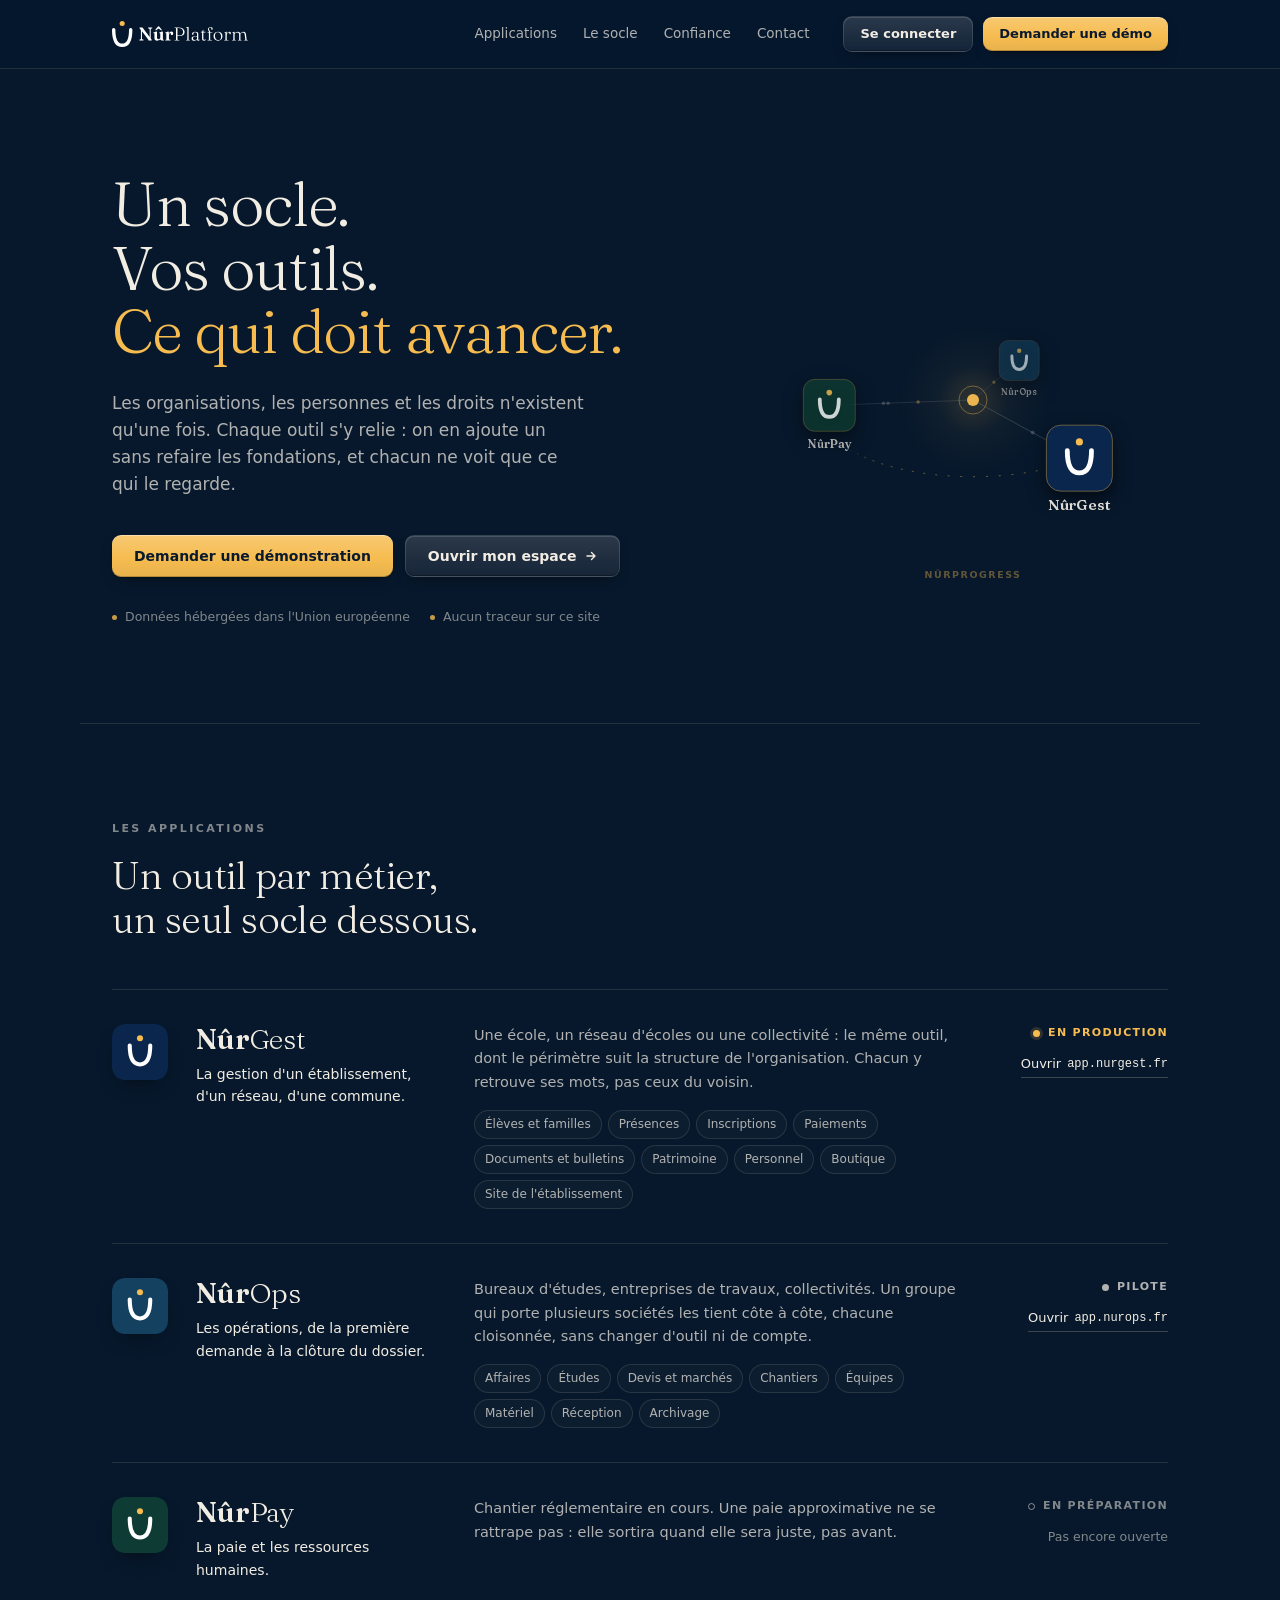
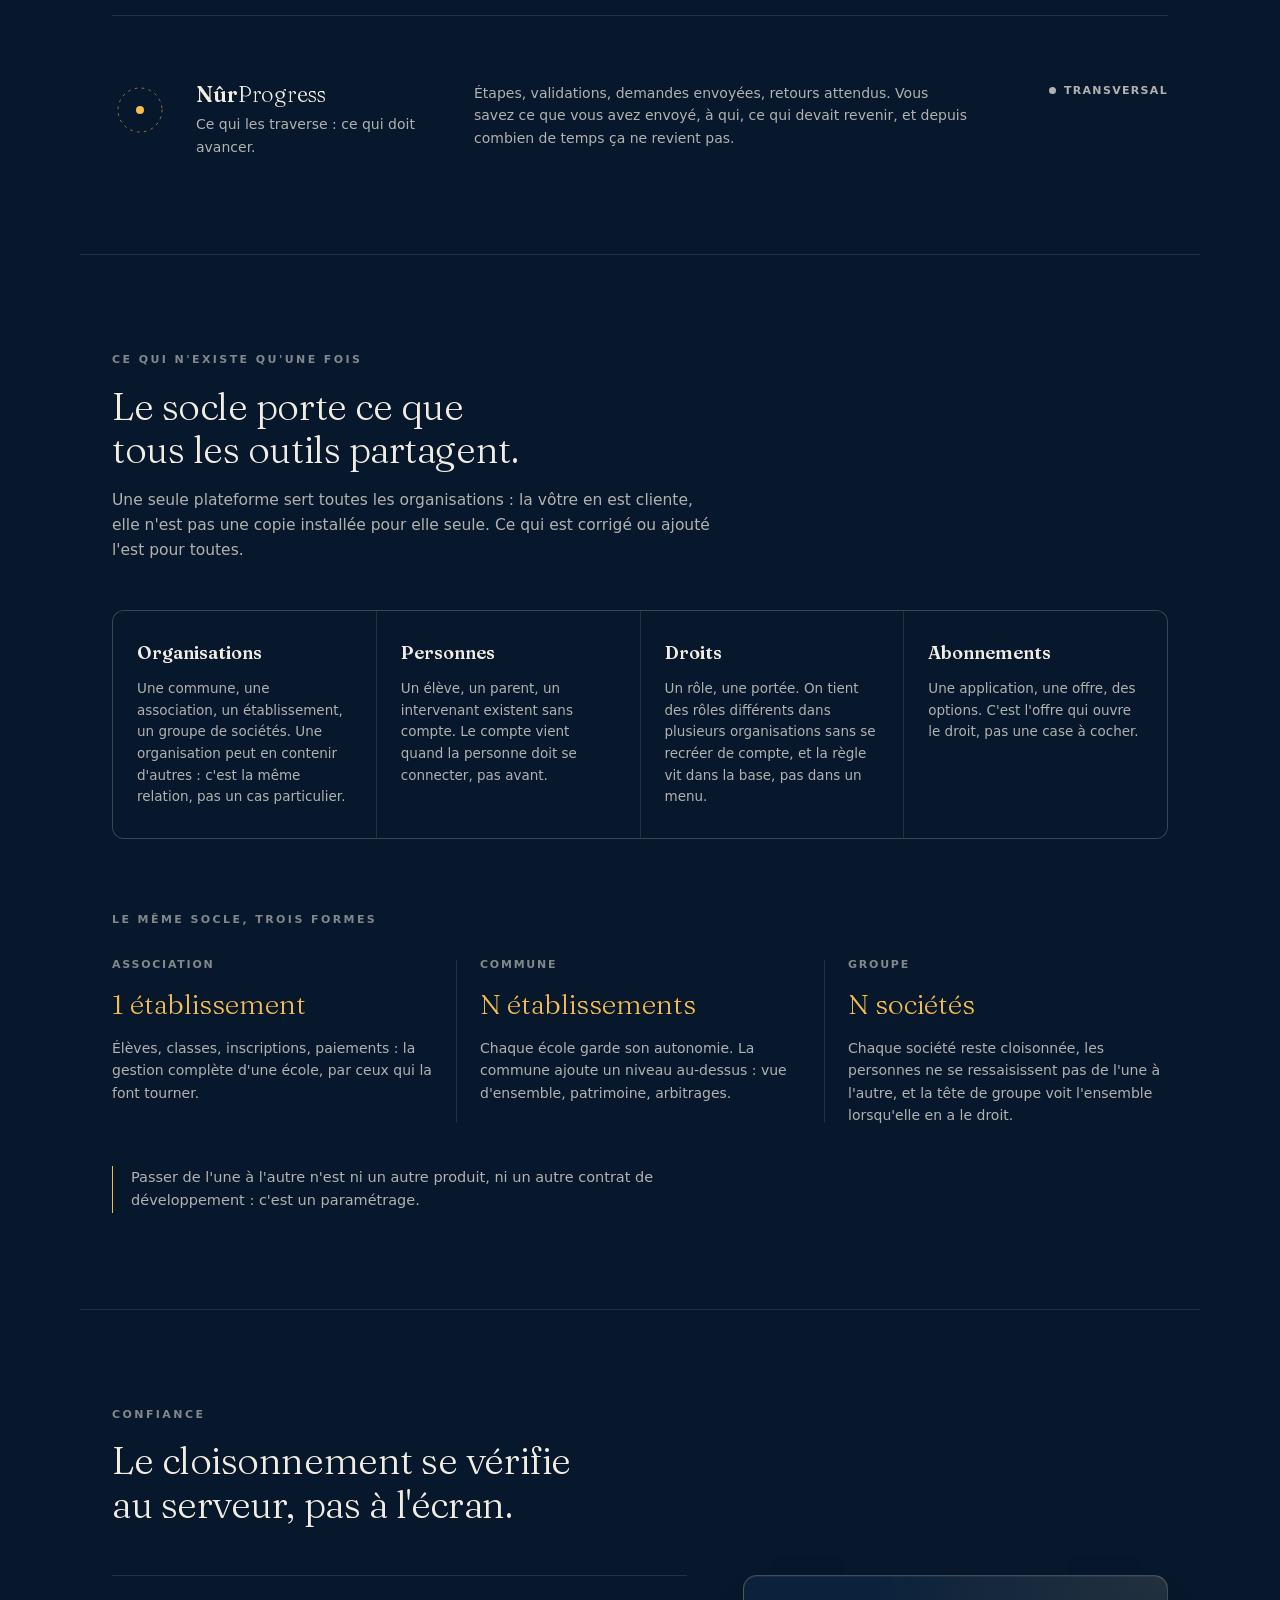
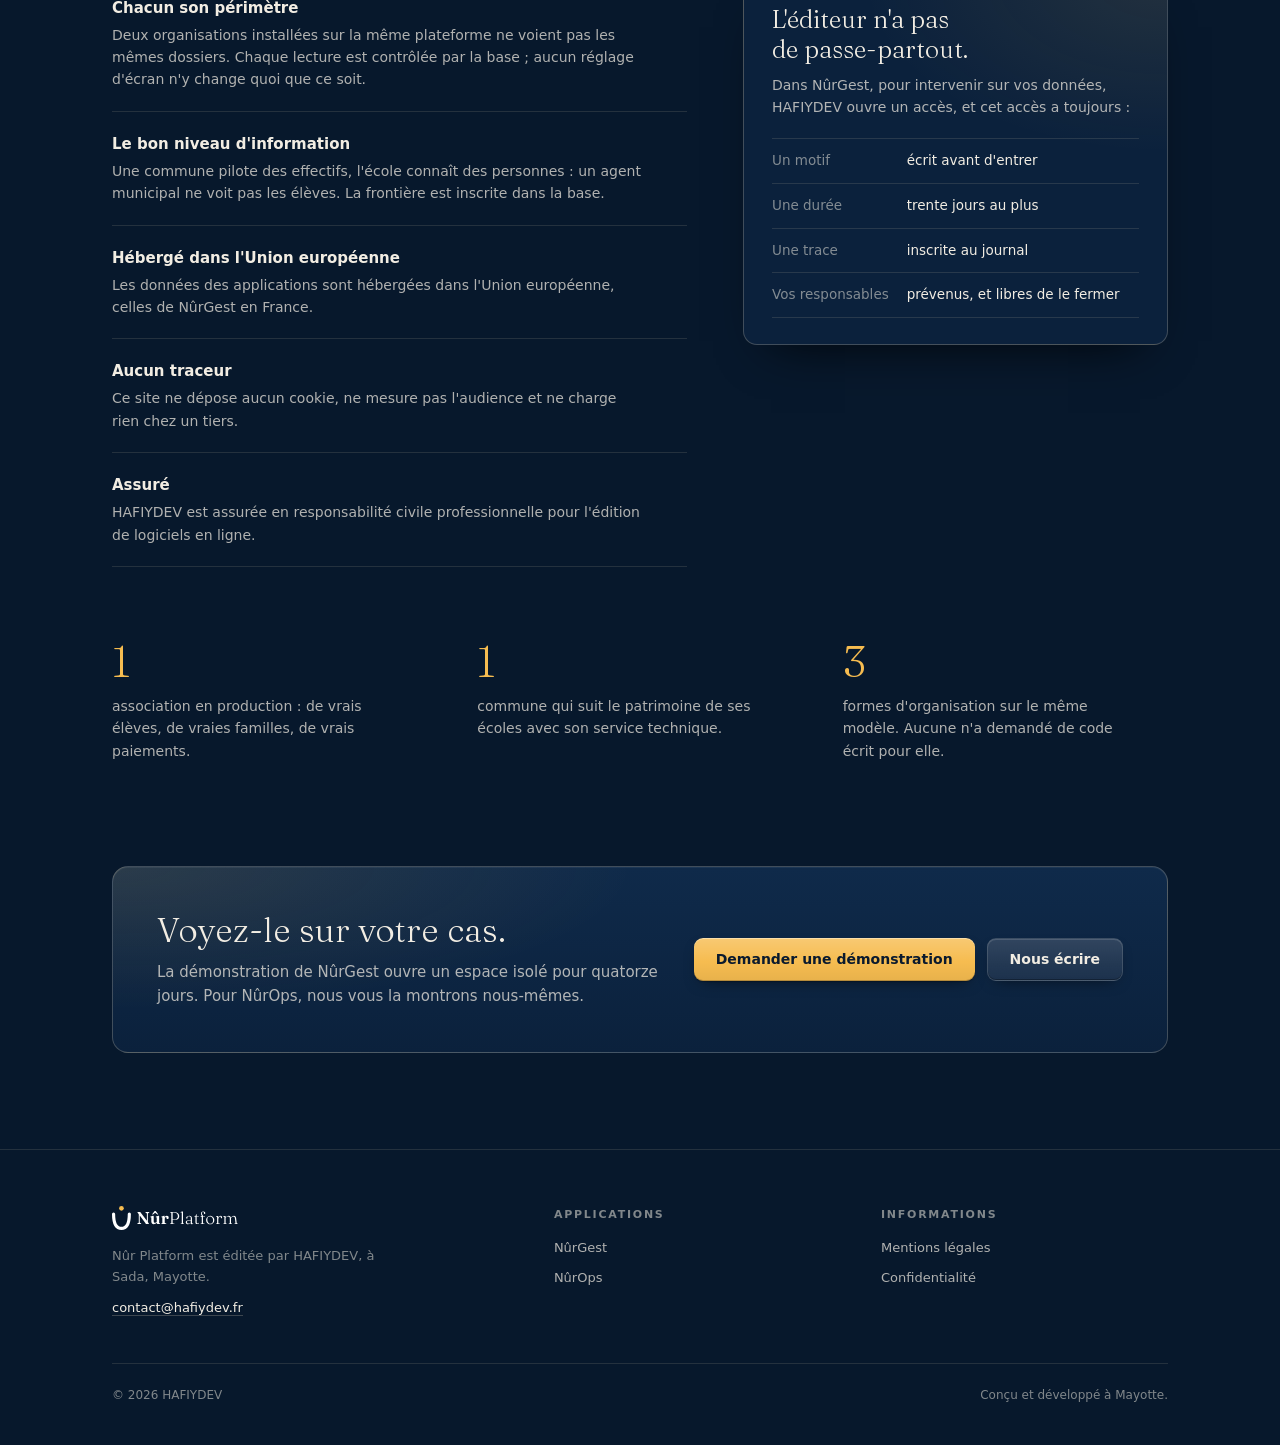
==== commit 3f590e14: "Un titre parle seul : plus de surtitre au-dessus (accueil, fiche de l acces editeur), un fil d Arian" ====
--- a/index.html
+++ b/index.html
@@ -50,16 +50,11 @@
         align-items: center;
         padding-block: 104px 96px;
       }
-      .surtitre,
       .titre-section {
         font-size: 11px;
         font-weight: 600;
         letter-spacing: 0.22em;
         text-transform: uppercase;
-      }
-      .surtitre {
-        color: var(--or);
-        margin-bottom: 24px;
       }
       .hero h1 {
         font-family: var(--f-titre);
@@ -410,9 +405,6 @@
         box-shadow:
           inset 0 1px 0 rgb(255 255 255 / 0.06),
           0 24px 48px -28px rgb(0 0 0 / 0.9);
-      }
-      .intervention .surtitre {
-        margin-bottom: 12px;
       }
       .intervention h3 {
         font-family: var(--f-titre);
@@ -1082,8 +1074,8 @@
       <!-- ══ HERO ══════════════════════════════════════════════════════════ -->
       <section class="hero cadre">
         <div>
-          <!-- ✎✎✎ TEXTES MODIFIABLES : tout ce qui suit se change librement ✎✎✎ -->
-          <p class="surtitre">Nûr Platform</p>
+          <!-- ✎✎✎ TEXTES MODIFIABLES : tout ce qui suit se change librement ✎✎✎
+               Pas de surtitre « Nûr Platform » : le logo de l'en-tête le dit déjà. -->
           <h1>Un socle.<br />Vos outils.<br /><span>Ce qui doit avancer.</span></h1>
           <p class="chapo">
             Les organisations, les personnes et les droits n'existent qu'une fois. Chaque outil s'y relie : on
@@ -1357,9 +1349,8 @@
           </ul>
 
           <div class="intervention">
-            <p class="surtitre">L'accès de l'éditeur, dans NûrGest</p>
             <h3>L'éditeur n'a pas de passe-partout.</h3>
-            <p>Pour intervenir sur vos données, HAFIYDEV ouvre un accès, et cet accès a toujours :</p>
+            <p>Dans NûrGest, pour intervenir sur vos données, HAFIYDEV ouvre un accès, et cet accès a toujours :</p>
             <dl>
               <dt>Un motif</dt>
               <dd>écrit avant d'entrer</dd>
--- a/assets/nur.css
+++ b/assets/nur.css
@@ -334,13 +334,22 @@
 .page-texte {
   padding-block: 72px 96px;
 }
-.page-texte .surtitre {
-  font-size: 11px;
-  font-weight: 600;
-  letter-spacing: 0.22em;
-  text-transform: uppercase;
+/* Le fil d'Ariane : il dit où l'on est, et ramène à l'accueil en un geste. */
+.fil {
+  display: flex;
+  flex-wrap: wrap;
+  gap: 8px;
+  font-size: 13px;
+  color: var(--ivoire-3);
+  margin-bottom: 18px;
+}
+.fil a {
+  color: var(--ivoire-2);
+  text-decoration: none;
+  transition: color 0.2s;
+}
+.fil a:hover {
   color: var(--or);
-  margin-bottom: 18px;
 }
 .page-texte h1 {
   font-family: var(--f-titre);
